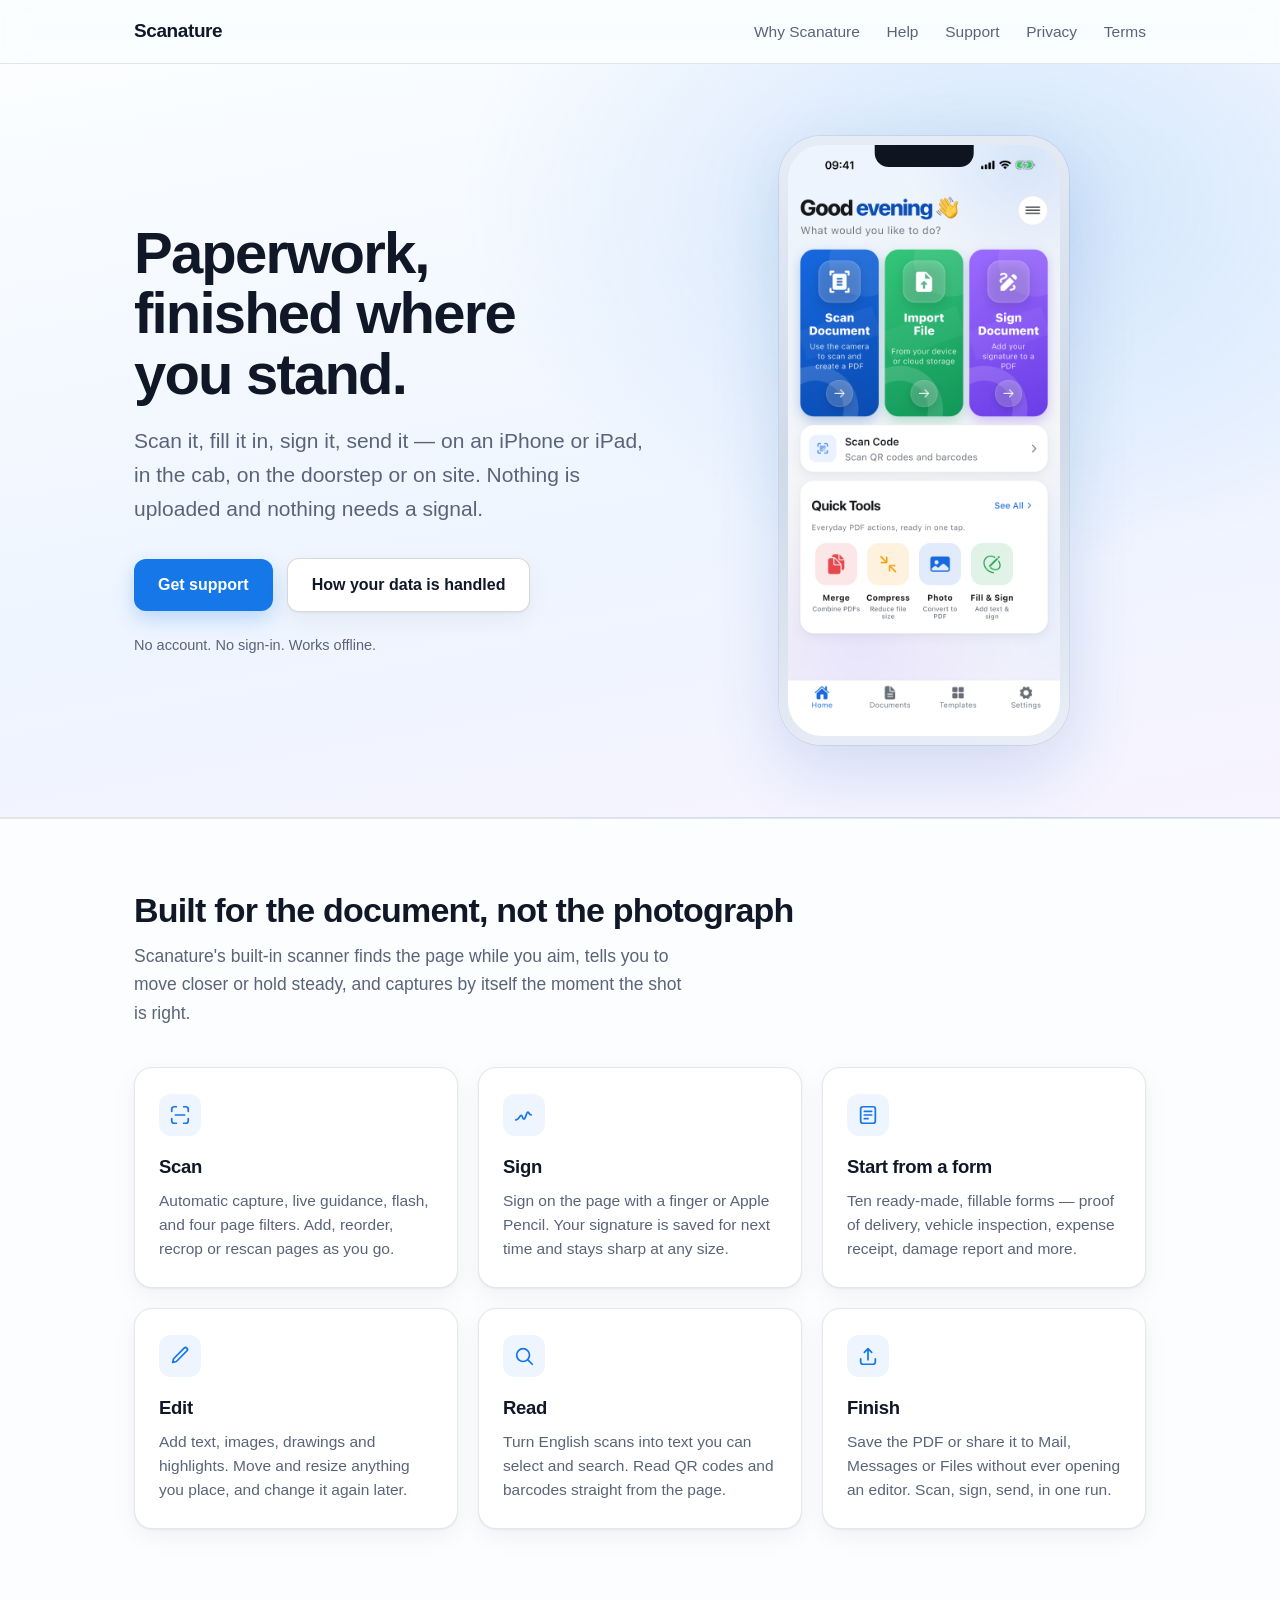
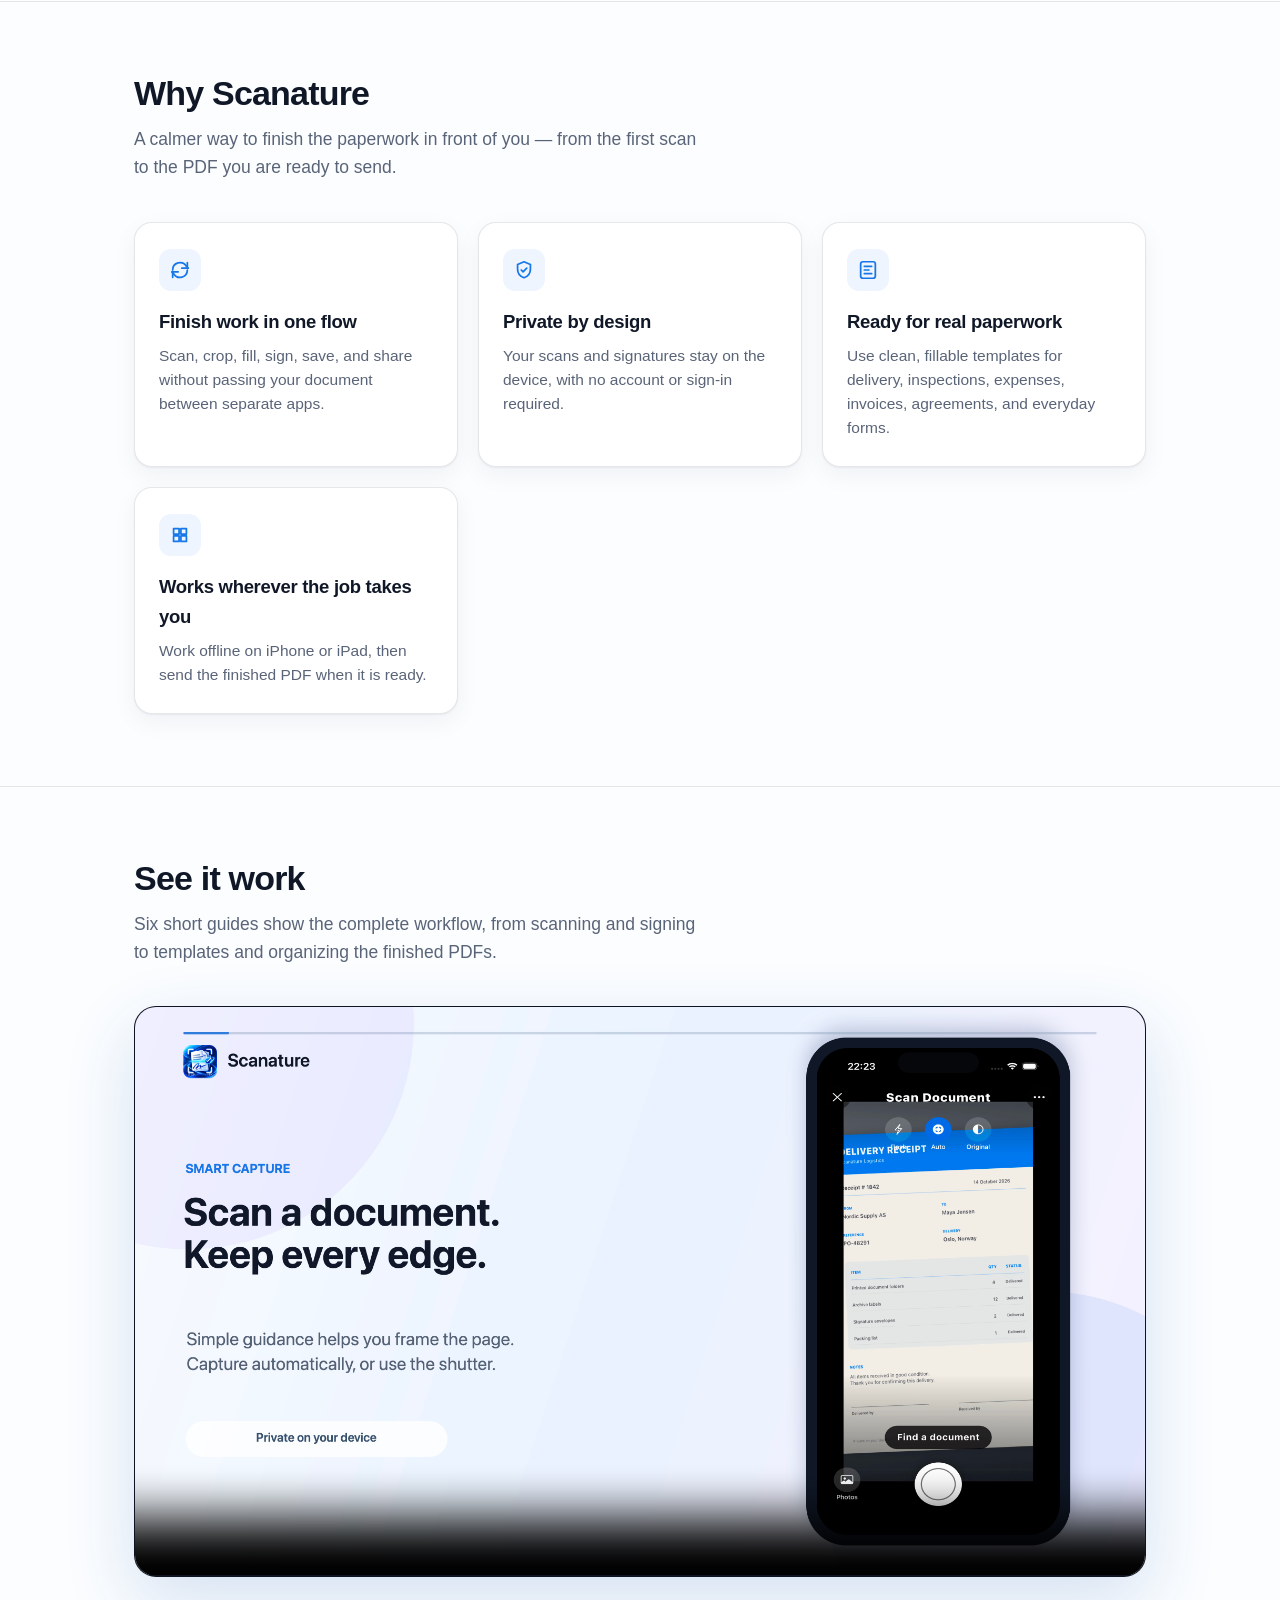
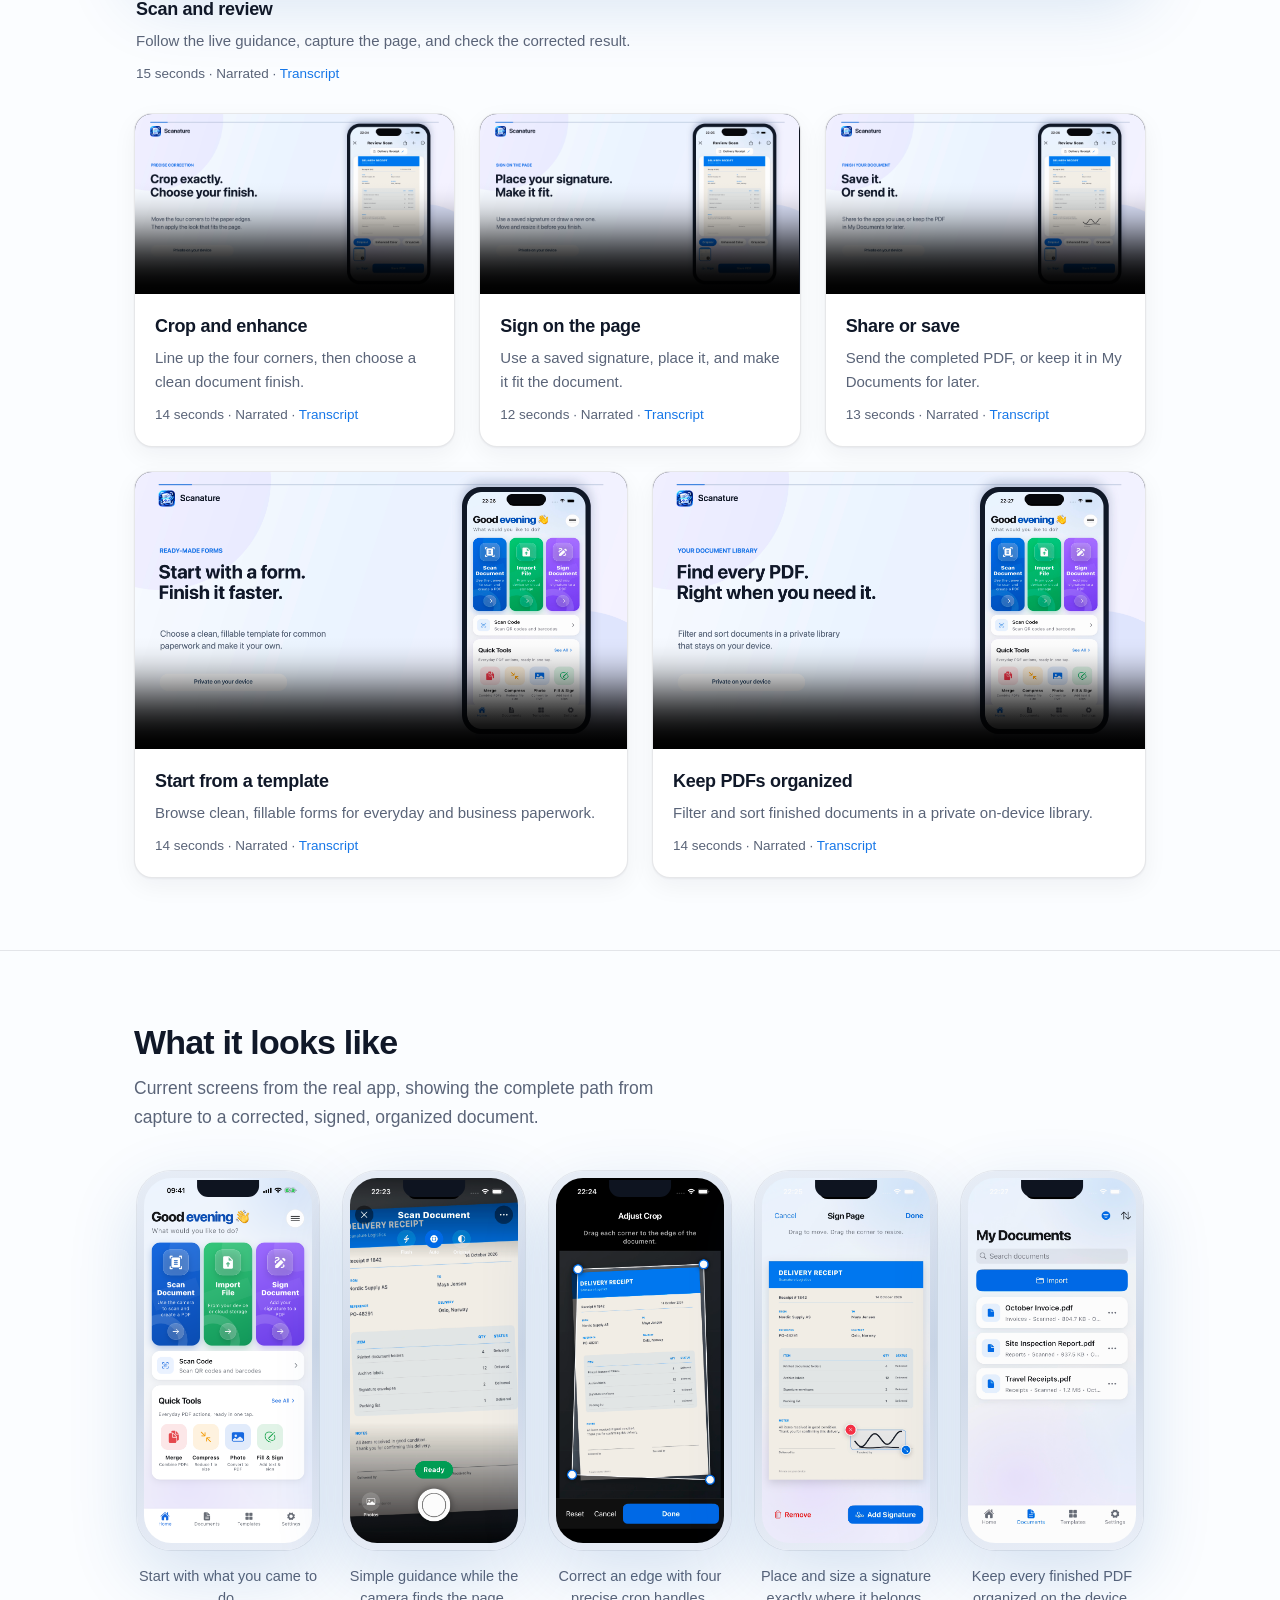
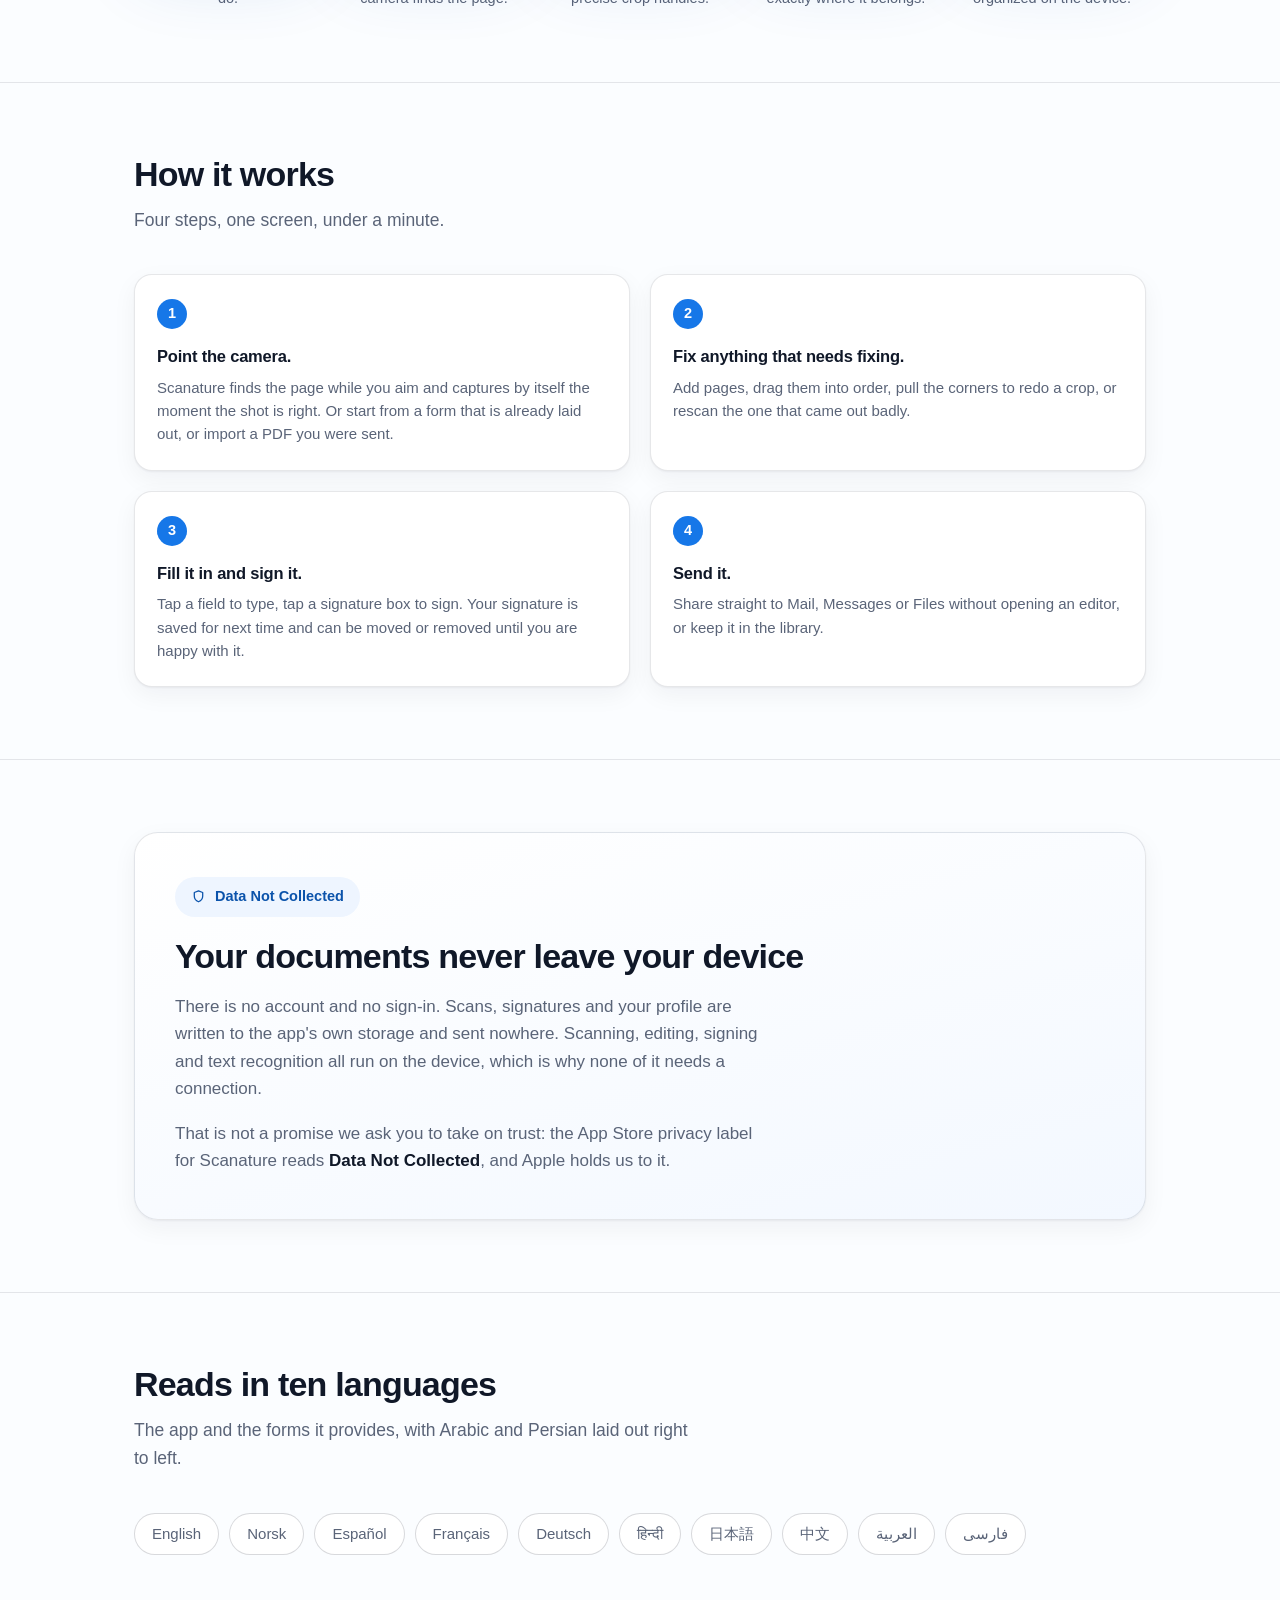
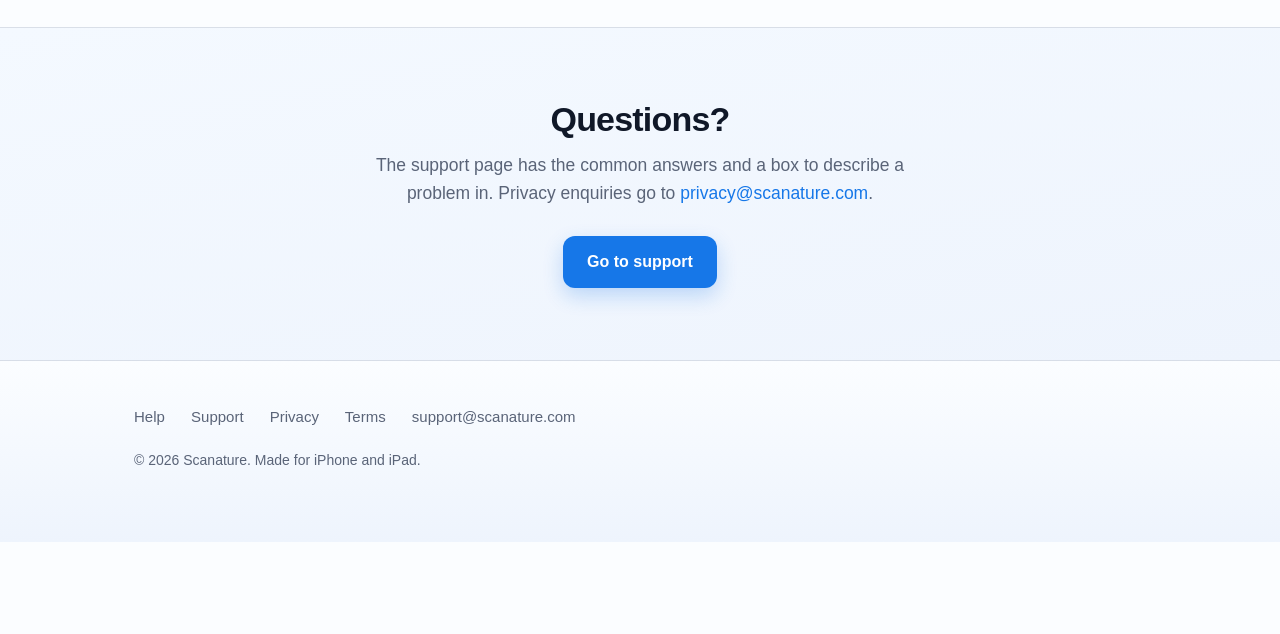
==== index.html @ d8013e13 "Add Why Scanature section" ====
<!doctype html>
<html lang="en">
  <head>
    <meta charset="utf-8">
    <meta name="viewport" content="width=device-width, initial-scale=1">
    <meta name="description" content="Scanature scans, fills, signs and shares PDF documents on iPhone and iPad. Everything stays on your device.">
    <meta name="theme-color" content="#f8fbff">
    <meta property="og:title" content="Scanature — paperwork, finished where you stand">
    <meta property="og:description" content="Scan it, fill it in, sign it, send it. Everything stays on your device.">
    <meta property="og:type" content="website">
    <meta property="og:url" content="https://scanature.com/">
    <meta property="og:image" content="https://scanature.com/images/1-home.png">
    <title>Scanature — Scan &amp; Sign PDF</title>
    <style>
      :root {
        color-scheme: light;
        --accent: #1677e8;
        --accent-deep: #0b53ab;
        --ink: #101828;
        --muted: #5a6478;
        --line: rgba(16, 24, 40, 0.10);
        --line-strong: rgba(16, 24, 40, 0.16);
        --panel: #ffffff;
        --tint: #eef5ff;
        --shadow-sm: 0 1px 2px rgba(16, 24, 40, 0.05), 0 8px 24px rgba(16, 24, 40, 0.05);
        --shadow-lg: 0 24px 70px rgba(11, 83, 171, 0.16);
        --radius: 18px;
      }
      * { box-sizing: border-box; }
      html { scroll-behavior: smooth; }
      @media (prefers-reduced-motion: reduce) {
        html { scroll-behavior: auto; }
        * { transition: none !important; animation: none !important; }
      }
      body {
        font: 17px/1.62 -apple-system, BlinkMacSystemFont, "SF Pro Text", "Segoe UI", Roboto, sans-serif;
        margin: 0;
        color: var(--ink);
        background: #fbfdff;
        -webkit-font-smoothing: antialiased;
        /* Safari on iPhone floats its toolbar over the bottom of the page and
           lands on whatever is last. Leave it room. */
        padding-bottom: calc(92px + env(safe-area-inset-bottom, 0px));
      }
      .wrap { max-width: 1060px; margin: 0 auto; padding: 0 24px; }
      a { color: var(--accent); text-decoration: none; }
      a:hover { text-decoration: underline; }
      :focus-visible { outline: 2px solid var(--accent); outline-offset: 3px; border-radius: 6px; }

      /* ---------- header ---------- */
      header.site {
        position: sticky; top: 0; z-index: 10;
        padding: 16px 0;
        background: rgba(251, 253, 255, 0.82);
        backdrop-filter: saturate(180%) blur(14px);
        border-bottom: 1px solid var(--line);
      }
      header.site .wrap { display: flex; align-items: center; justify-content: space-between; gap: 16px; }
      .wordmark { font-size: 19px; font-weight: 700; letter-spacing: -0.4px; color: var(--ink); }
      .wordmark:hover { text-decoration: none; }
      nav a { margin-left: 22px; font-size: 15.5px; color: var(--muted); }
      nav a:hover { color: var(--ink); text-decoration: none; }
      @media (max-width: 560px) { nav a { margin-left: 14px; font-size: 14.5px; } }

      /* ---------- shared ---------- */
      section { padding: 72px 0; }
      section + section { border-top: 1px solid var(--line); }
      h2 { font-size: clamp(26px, 3.6vw, 34px); letter-spacing: -0.8px; line-height: 1.15; margin: 0 0 12px; }
      .section-lede { color: var(--muted); margin: 0 0 40px; max-width: 58ch; font-size: 17.5px; }
      .button {
        display: inline-block;
        padding: 13px 24px;
        border-radius: 12px;
        font-weight: 600;
        font-size: 16px;
        background: var(--accent);
        color: #fff;
        box-shadow: 0 8px 20px rgba(22, 119, 232, 0.24);
        transition: background .18s ease, transform .18s ease;
      }
      .button:hover { background: var(--accent-deep); text-decoration: none; transform: translateY(-1px); }
      .button.secondary {
        background: #fff; color: var(--ink);
        border: 1px solid var(--line-strong); box-shadow: var(--shadow-sm);
      }
      .button.secondary:hover { background: var(--tint); }

      /* ---------- the phone ---------- */
      .phone {
        position: relative;
        width: 100%;
        max-width: 268px;
        margin: 0 auto;
        border-radius: 42px;
        padding: 9px;
        background: linear-gradient(170deg, #e7edf6 0%, #cfd9e8 50%, #e9eef7 100%);
        box-shadow: var(--shadow-lg), 0 0 0 1px rgba(16, 24, 40, 0.08);
      }
      .phone img {
        display: block; width: 100%; height: auto;
        border-radius: 34px;
        background: var(--tint);
      }
      .phone::after {
        content: "";
        position: absolute; top: 9px; left: 50%; transform: translateX(-50%);
        width: 34%; height: 22px;
        background: #0e1420;
        border-radius: 0 0 14px 14px;
      }

      /* ---------- hero ---------- */
      .hero {
        position: relative;
        overflow: hidden;
        background:
          radial-gradient(60% 70% at 78% 18%, rgba(22, 119, 232, 0.16) 0%, rgba(22, 119, 232, 0) 70%),
          linear-gradient(170deg, #fbfdff 0%, #eef5ff 60%, #f7f3ff 100%);
        border-bottom: 1px solid var(--line);
        padding: 0;
      }
      .hero .wrap {
        display: grid;
        grid-template-columns: 1.08fr 0.92fr;
        gap: 48px;
        align-items: center;
        padding-top: 72px;
        padding-bottom: 72px;
      }
      .hero h1 {
        font-size: clamp(38px, 6.2vw, 58px);
        line-height: 1.04;
        letter-spacing: -1.8px;
        margin: 0 0 20px;
        max-width: 14ch;
      }
      .hero p.lede { font-size: clamp(18px, 2.2vw, 21px); color: var(--muted); margin: 0 0 32px; max-width: 46ch; }
      .cta { display: flex; flex-wrap: wrap; gap: 14px; align-items: center; }
      .hero-shot { position: relative; }
      .hero-shot .phone { max-width: 290px; }
      .hero-note { margin: 22px 0 0; font-size: 14.5px; color: var(--muted); }
      @media (max-width: 860px) {
        .hero .wrap { grid-template-columns: 1fr; gap: 40px; padding-top: 56px; padding-bottom: 56px; }
        .hero h1 { max-width: 18ch; }
        .hero-shot .phone { max-width: 236px; }
      }

      /* ---------- features ---------- */
      .grid { display: grid; gap: 20px; grid-template-columns: repeat(auto-fit, minmax(270px, 1fr)); }
      .feature {
        background: var(--panel);
        border: 1px solid var(--line);
        border-radius: var(--radius);
        padding: 26px 24px;
        box-shadow: var(--shadow-sm);
        transition: transform .18s ease, box-shadow .18s ease;
      }
      .feature:hover { transform: translateY(-2px); box-shadow: 0 2px 4px rgba(16,24,40,.05), 0 16px 36px rgba(16,24,40,.08); }
      .feature .icon {
        width: 42px; height: 42px; border-radius: 12px;
        background: var(--tint);
        display: flex; align-items: center; justify-content: center;
        margin-bottom: 16px;
      }
      .feature h3 { margin: 0 0 7px; font-size: 18.5px; letter-spacing: -0.3px; }
      .feature p { margin: 0; color: var(--muted); font-size: 15.5px; line-height: 1.55; }

      /* ---------- videos ---------- */
      .tour-lead { margin-bottom: 28px; }
      .tour-lead .frame, .tour-card .frame {
        background: #0e1420;
        border-radius: var(--radius);
        overflow: hidden;
        border: 1px solid var(--line-strong);
      }
      .tour-lead .frame { border-radius: 22px; box-shadow: var(--shadow-lg); }
      video { width: 100%; height: auto; aspect-ratio: 16 / 9; display: block; background: #0e1420; }
      .tour-lead .tour-copy { padding: 18px 2px 0; }
      /* Five cards never divide evenly into an auto-fit grid: the last row
         is left hanging against an empty half. Centring the remainder is
         what stops the gap reading as something missing. */
      /* Centring the remainder still leaves a symmetrical hole beside it,
         which reads as a card that failed to load. Without a width cap the
         cards on the last row simply grow to fill it, so there is no hole at
         any window size. */
      .tour-grid { display: flex; flex-wrap: wrap; gap: 24px; }
      .tour-card { flex: 1 1 290px; }
      .tour-card {
        background: var(--panel);
        border: 1px solid var(--line);
        border-radius: var(--radius);
        box-shadow: var(--shadow-sm);
        overflow: hidden;
        transition: transform .18s ease, box-shadow .18s ease;
      }
      .tour-card:hover { transform: translateY(-2px); box-shadow: 0 2px 4px rgba(16,24,40,.05), 0 16px 36px rgba(16,24,40,.08); }
      .tour-card .frame { border: 0; border-radius: 0; }
      .tour-copy { padding: 18px 20px 20px; }
      .tour-copy h3 { margin: 0 0 5px; font-size: 18px; letter-spacing: -0.3px; }
      .tour-copy p { margin: 0; color: var(--muted); font-size: 15px; }
      .tour-copy .note { margin-top: 10px; font-size: 13.5px; }

      /* ---------- screenshots ---------- */
      /* A grid strands the last item when five do not divide into the column
         count; a centred flow puts the remainder in the middle instead, at
         every width. */
      .shots {
        display: flex;
        flex-wrap: wrap;
        justify-content: center;
        gap: 24px;
      }
      .shots figure { flex: 0 1 182px; margin: 0; }
      .shots .phone { max-width: 100%; padding: 7px; border-radius: 34px; }
      .shots .phone img { border-radius: 27px; }
      .shots .phone::after { height: 17px; border-radius: 0 0 11px 11px; }
      .shots figcaption { margin-top: 16px; color: var(--muted); font-size: 14.5px; line-height: 1.5; text-align: center; }
      @media (max-width: 680px) {
        .shots {
          flex-wrap: nowrap;
          justify-content: flex-start;
          overflow-x: auto;
          scroll-snap-type: x mandatory;
          gap: 20px;
          padding-bottom: 8px;
          margin-inline: -24px;
          padding-inline: 24px;
        }
        .shots figure { flex: 0 0 62%; scroll-snap-align: center; }
      }

      /* ---------- steps ---------- */
      /* Four cards do not fit four columns at this width, so auto-fit picks
         three and strands the fourth. Two by two divides evenly, and suits
         steps whose text runs to three lines. */
      .steps {
        list-style: none; margin: 0; padding: 0;
        display: grid; gap: 20px;
        grid-template-columns: repeat(2, minmax(0, 1fr));
      }
      @media (max-width: 680px) { .steps { grid-template-columns: 1fr; } }
      .steps li {
        background: var(--panel);
        border: 1px solid var(--line);
        border-radius: var(--radius);
        padding: 24px 22px;
        box-shadow: var(--shadow-sm);
      }
      .steps .n {
        width: 30px; height: 30px; border-radius: 50%;
        background: var(--accent); color: #fff;
        display: flex; align-items: center; justify-content: center;
        font-size: 14.5px; font-weight: 700;
        margin-bottom: 14px;
      }
      .steps strong { display: block; margin-bottom: 6px; font-size: 16.5px; letter-spacing: -0.2px; }
      .steps li p { margin: 0; color: var(--muted); font-size: 15px; line-height: 1.55; }

      /* ---------- privacy ---------- */
      .privacy {
        background: linear-gradient(165deg, #ffffff 0%, #f3f8ff 100%);
        border: 1px solid var(--line);
        border-radius: 24px;
        padding: 44px 40px;
        box-shadow: var(--shadow-sm);
      }
      .privacy h2 { margin-top: 0; }
      .privacy p { max-width: 62ch; color: var(--muted); }
      .privacy p:last-child { margin-bottom: 0; }
      .privacy strong { color: var(--ink); }
      .badge {
        display: inline-flex; align-items: center; gap: 9px;
        background: var(--tint); color: var(--accent-deep);
        border-radius: 999px; padding: 8px 16px;
        font-size: 14.5px; font-weight: 600;
        margin-bottom: 20px;
      }
      @media (max-width: 560px) { .privacy { padding: 30px 22px; } }

      /* ---------- languages ---------- */
      .langs { display: flex; flex-wrap: wrap; gap: 10px; margin: 0; padding: 0; list-style: none; }
      .langs li {
        border: 1px solid var(--line-strong); border-radius: 999px;
        padding: 8px 17px; font-size: 15px; color: var(--muted); background: #fff;
      }

      /* ---------- phones ----------
         The desktop scale is too large held in one hand: the headline, the
         lede and two buttons filled the screen before any of the product
         appeared. Everything here is the same content at a size that suits
         the width. */
      @media (max-width: 620px) {
        body { font-size: 16px; }
        .wrap { padding: 0 20px; }
        section { padding: 48px 0; }
        h2 { font-size: clamp(23px, 6.4vw, 28px); letter-spacing: -0.6px; }
        .section-lede { font-size: 16px; margin-bottom: 28px; }

        .hero .wrap { padding-top: 36px; padding-bottom: 44px; gap: 32px; }
        .hero h1 { font-size: clamp(31px, 8.6vw, 38px); letter-spacing: -1.1px; max-width: 16ch; margin-bottom: 14px; }
        .hero p.lede { font-size: 17px; margin-bottom: 26px; max-width: none; }
        .hero-note { margin-top: 18px; font-size: 13.5px; }

        /* Two buttons of different widths read as an accident. Full width
           each, so they look chosen. */
        .cta { display: grid; grid-template-columns: 1fr; gap: 10px; }
        .button { text-align: center; padding: 14px 20px; font-size: 15.5px; }

        .feature { padding: 22px 20px; }
        .feature .icon { width: 38px; height: 38px; margin-bottom: 13px; }
        .feature h3 { font-size: 17px; }
        .feature p { font-size: 15px; }

        .grid, .tour-grid { gap: 16px; }
        .tour-copy { padding: 16px 18px 18px; }
        .tour-lead { margin-bottom: 20px; }

        .steps li { padding: 20px 18px; }
        .privacy { padding: 28px 20px; border-radius: 20px; }
        .badge { font-size: 13.5px; padding: 7px 14px; margin-bottom: 16px; }
        .langs li { font-size: 14px; padding: 7px 14px; }
        footer.site { padding: 36px 0 44px; }
      }

      /* ---------- footer ---------- */
      /* The last section was a heading, one line and a button adrift in
         white before the footer. A tinted band gives the page an ending. */
      .closing {
        background: linear-gradient(170deg, #f4f9ff 0%, #eef4fd 100%);
        border-top: 1px solid var(--line);
      }
      .closing .wrap { text-align: center; }
      .closing .section-lede { margin-left: auto; margin-right: auto; margin-bottom: 28px; }

      footer.site {
        border-top: 1px solid var(--line);
        background: linear-gradient(180deg, #fbfdff 0%, #eef4fd 100%);
        padding: 44px 0 56px;
        color: var(--muted); font-size: 15px;
      }
      footer.site a { color: var(--muted); margin-right: 22px; }
      footer.site a:hover { color: var(--ink); }
      footer .legal { margin-top: 20px; font-size: 14px; }
    </style>
  </head>
  <body>
    <header class="site">
      <div class="wrap">
        <a class="wordmark" href="./">Scanature</a>
        <nav>
          <a href="#why-scanature">Why Scanature</a>
          <a href="help.html">Help</a>
          <a href="support.html">Support</a>
          <a href="privacy.html">Privacy</a>
          <a href="terms.html">Terms</a>
        </nav>
      </div>
    </header>

    <main>
      <section class="hero">
        <div class="wrap">
          <div class="hero-copy">
            <h1>Paperwork, finished where you stand.</h1>
            <p class="lede">
              Scan it, fill it in, sign it, send it — on an iPhone or iPad, in the
              cab, on the doorstep or on site. Nothing is uploaded and nothing
              needs a signal.
            </p>
            <div class="cta">
              <a class="button" href="support.html">Get support</a>
              <a class="button secondary" href="privacy.html">How your data is handled</a>
            </div>
            <p class="hero-note">No account. No sign-in. Works offline.</p>
          </div>
          <div class="hero-shot">
            <div class="phone">
              <img src="images/1-home.png" width="1320" height="2868"
                   alt="The Scanature home screen, with Scan Document, Import File and Sign Document.">
            </div>
          </div>
        </div>
      </section>

      <section>
        <div class="wrap">
          <h2>Built for the document, not the photograph</h2>
          <p class="section-lede">
            Scanature's built-in scanner finds the page while you aim, tells you to
            move closer or hold steady, and captures by itself the moment the
            shot is right.
          </p>
          <div class="grid">
            <div class="feature">
              <div class="icon" aria-hidden="true">
                <svg width="22" height="22" viewBox="0 0 24 24" fill="none">
                  <path d="M3 8V5.5A2.5 2.5 0 015.5 3H8M16 3h2.5A2.5 2.5 0 0121 5.5V8M21 16v2.5a2.5 2.5 0 01-2.5 2.5H16M8 21H5.5A2.5 2.5 0 013 18.5V16" stroke="#1677e8" stroke-width="1.9" stroke-linecap="round"/>
                  <path d="M7 12h10" stroke="#1677e8" stroke-width="1.9" stroke-linecap="round"/>
                </svg>
              </div>
              <h3>Scan</h3>
              <p>Automatic capture, live guidance, flash, and four page filters. Add, reorder, recrop or rescan pages as you go.</p>
            </div>
            <div class="feature">
              <div class="icon" aria-hidden="true">
                <svg width="22" height="22" viewBox="0 0 24 24" fill="none">
                  <path d="M3 17.3c2.8.7 4.1-4.8 6-4.8 1.6 0 1.2 3.9 2.9 3.9 2 0 2.6-7.5 4.3-7.5 1.2 0 1.5 2.9 3.6 2.9" stroke="#1677e8" stroke-width="1.9" stroke-linecap="round" stroke-linejoin="round"/>
                </svg>
              </div>
              <h3>Sign</h3>
              <p>Sign on the page with a finger or Apple Pencil. Your signature is saved for next time and stays sharp at any size.</p>
            </div>
            <div class="feature">
              <div class="icon" aria-hidden="true">
                <svg width="22" height="22" viewBox="0 0 24 24" fill="none">
                  <rect x="4" y="3" width="16" height="18" rx="2.4" stroke="#1677e8" stroke-width="1.9"/>
                  <path d="M8 8h8M8 12h8M8 16h4" stroke="#1677e8" stroke-width="1.9" stroke-linecap="round"/>
                </svg>
              </div>
              <h3>Start from a form</h3>
              <p>Ten ready-made, fillable forms — proof of delivery, vehicle inspection, expense receipt, damage report and more.</p>
            </div>
            <div class="feature">
              <div class="icon" aria-hidden="true">
                <svg width="22" height="22" viewBox="0 0 24 24" fill="none">
                  <path d="M16.5 3.5a2.1 2.1 0 013 3L8 18l-4 1 1-4 11.5-11.5z" stroke="#1677e8" stroke-width="1.9" stroke-linejoin="round"/>
                </svg>
              </div>
              <h3>Edit</h3>
              <p>Add text, images, drawings and highlights. Move and resize anything you place, and change it again later.</p>
            </div>
            <div class="feature">
              <div class="icon" aria-hidden="true">
                <svg width="22" height="22" viewBox="0 0 24 24" fill="none">
                  <circle cx="11" cy="11" r="7" stroke="#1677e8" stroke-width="1.9"/>
                  <path d="M16.5 16.5L21 21" stroke="#1677e8" stroke-width="1.9" stroke-linecap="round"/>
                </svg>
              </div>
              <h3>Read</h3>
              <p>Turn English scans into text you can select and search. Read QR codes and barcodes straight from the page.</p>
            </div>
            <div class="feature">
              <div class="icon" aria-hidden="true">
                <svg width="22" height="22" viewBox="0 0 24 24" fill="none">
                  <path d="M12 16V4m0 0L8 8m4-4l4 4" stroke="#1677e8" stroke-width="1.9" stroke-linecap="round" stroke-linejoin="round"/>
                  <path d="M4 15v3.5A2.5 2.5 0 006.5 21h11a2.5 2.5 0 002.5-2.5V15" stroke="#1677e8" stroke-width="1.9" stroke-linecap="round"/>
                </svg>
              </div>
              <h3>Finish</h3>
              <p>Save the PDF or share it to Mail, Messages or Files without ever opening an editor. Scan, sign, send, in one run.</p>
            </div>
          </div>
        </div>
      </section>

      <section id="why-scanature">
        <div class="wrap">
          <h2>Why Scanature</h2>
          <p class="section-lede">
            A calmer way to finish the paperwork in front of you — from the first
            scan to the PDF you are ready to send.
          </p>
          <div class="grid">
            <div class="feature">
              <div class="icon" aria-hidden="true">
                <svg width="22" height="22" viewBox="0 0 24 24" fill="none">
                  <path d="M4 12a8 8 0 0114.9-4.1L21 10" stroke="#1677e8" stroke-width="1.9" stroke-linecap="round" stroke-linejoin="round"/>
                  <path d="M20 4v6h-6M20 12a8 8 0 01-14.9 4.1L3 14" stroke="#1677e8" stroke-width="1.9" stroke-linecap="round" stroke-linejoin="round"/>
                  <path d="M4 20v-6h6" stroke="#1677e8" stroke-width="1.9" stroke-linecap="round" stroke-linejoin="round"/>
                </svg>
              </div>
              <h3>Finish work in one flow</h3>
              <p>Scan, crop, fill, sign, save, and share without passing your document between separate apps.</p>
            </div>
            <div class="feature">
              <div class="icon" aria-hidden="true">
                <svg width="22" height="22" viewBox="0 0 24 24" fill="none">
                  <path d="M12 3l7 3v5.2c0 4.2-2.8 7.8-7 9.3-4.2-1.5-7-5.1-7-9.3V6l7-3z" stroke="#1677e8" stroke-width="1.9" stroke-linejoin="round"/>
                  <path d="M9 12l2 2 4-4" stroke="#1677e8" stroke-width="1.9" stroke-linecap="round" stroke-linejoin="round"/>
                </svg>
              </div>
              <h3>Private by design</h3>
              <p>Your scans and signatures stay on the device, with no account or sign-in required.</p>
            </div>
            <div class="feature">
              <div class="icon" aria-hidden="true">
                <svg width="22" height="22" viewBox="0 0 24 24" fill="none">
                  <rect x="4" y="3" width="16" height="18" rx="2.4" stroke="#1677e8" stroke-width="1.9"/>
                  <path d="M8 8h8M8 12h5M8 16h8" stroke="#1677e8" stroke-width="1.9" stroke-linecap="round"/>
                </svg>
              </div>
              <h3>Ready for real paperwork</h3>
              <p>Use clean, fillable templates for delivery, inspections, expenses, invoices, agreements, and everyday forms.</p>
            </div>
            <div class="feature">
              <div class="icon" aria-hidden="true">
                <svg width="22" height="22" viewBox="0 0 24 24" fill="none">
                  <path d="M5 5h6v6H5zM13 5h6v6h-6zM5 13h6v6H5zM13 13h6v6h-6z" stroke="#1677e8" stroke-width="1.9" stroke-linejoin="round"/>
                </svg>
              </div>
              <h3>Works wherever the job takes you</h3>
              <p>Work offline on iPhone or iPad, then send the finished PDF when it is ready.</p>
            </div>
          </div>
        </div>
      </section>

      <section id="tour">
        <div class="wrap">
          <h2>See it work</h2>
          <p class="section-lede">
            Six short guides show the complete workflow, from scanning and
            signing to templates and organizing the finished PDFs.
          </p>

          <article class="tour-lead">
            <div class="frame">
              <video controls playsinline preload="metadata"
                     poster="video/scan-review-poster.jpg" width="1920" height="1080">
                <source src="video/scan-review.mp4" type="video/mp4">
                <a href="video/scan-review.mp4">Download the scan and review video</a>.
              </video>
            </div>
            <div class="tour-copy">
              <h3>Scan and review</h3>
              <p>Follow the live guidance, capture the page, and check the corrected result.</p>
              <p class="note">15 seconds · Narrated · <a href="video/scan-review-transcript.txt">Transcript</a></p>
            </div>
          </article>

          <div class="tour-grid">
            <article class="tour-card">
              <div class="frame">
                <video controls playsinline preload="metadata"
                       poster="video/crop-enhance-poster.jpg" width="1920" height="1080">
                  <source src="video/crop-enhance.mp4" type="video/mp4">
                  <a href="video/crop-enhance.mp4">Download the crop and enhance video</a>.
                </video>
              </div>
              <div class="tour-copy">
                <h3>Crop and enhance</h3>
                <p>Line up the four corners, then choose a clean document finish.</p>
                <p class="note">14 seconds · Narrated · <a href="video/crop-enhance-transcript.txt">Transcript</a></p>
              </div>
            </article>
            <article class="tour-card">
              <div class="frame">
                <video controls playsinline preload="metadata"
                       poster="video/sign-document-poster.jpg" width="1920" height="1080">
                  <source src="video/sign-document.mp4" type="video/mp4">
                  <a href="video/sign-document.mp4">Download the signing video</a>.
                </video>
              </div>
              <div class="tour-copy">
                <h3>Sign on the page</h3>
                <p>Use a saved signature, place it, and make it fit the document.</p>
                <p class="note">12 seconds · Narrated · <a href="video/sign-document-transcript.txt">Transcript</a></p>
              </div>
            </article>
            <article class="tour-card">
              <div class="frame">
                <video controls playsinline preload="metadata"
                       poster="video/share-save-poster.jpg" width="1920" height="1080">
                  <source src="video/share-save.mp4" type="video/mp4">
                  <a href="video/share-save.mp4">Download the share and save video</a>.
                </video>
              </div>
              <div class="tour-copy">
                <h3>Share or save</h3>
                <p>Send the completed PDF, or keep it in My Documents for later.</p>
                <p class="note">13 seconds · Narrated · <a href="video/share-save-transcript.txt">Transcript</a></p>
              </div>
            </article>
            <article class="tour-card">
              <div class="frame">
                <video controls playsinline preload="metadata"
                       poster="video/ready-made-forms-poster.jpg" width="1920" height="1080">
                  <source src="video/ready-made-forms.mp4" type="video/mp4">
                  <a href="video/ready-made-forms.mp4">Download the ready-made forms video</a>.
                </video>
              </div>
              <div class="tour-copy">
                <h3>Start from a template</h3>
                <p>Browse clean, fillable forms for everyday and business paperwork.</p>
                <p class="note">14 seconds · Narrated · <a href="video/ready-made-forms-transcript.txt">Transcript</a></p>
              </div>
            </article>
            <article class="tour-card">
              <div class="frame">
                <video controls playsinline preload="metadata"
                       poster="video/document-library-poster.jpg" width="1920" height="1080">
                  <source src="video/document-library.mp4" type="video/mp4">
                  <a href="video/document-library.mp4">Download the document library video</a>.
                </video>
              </div>
              <div class="tour-copy">
                <h3>Keep PDFs organized</h3>
                <p>Filter and sort finished documents in a private on-device library.</p>
                <p class="note">14 seconds · Narrated · <a href="video/document-library-transcript.txt">Transcript</a></p>
              </div>
            </article>
          </div>
        </div>
      </section>

      <section id="screens">
        <div class="wrap">
          <h2>What it looks like</h2>
          <p class="section-lede">
            Current screens from the real app, showing the complete path from
            capture to a corrected, signed, organized document.
          </p>
          <div class="shots">
            <figure>
              <div class="phone">
                <img src="images/1-home.png" width="1320" height="2868" loading="lazy"
                     alt="The Scanature home screen, with Scan Document, Import File and Sign Document.">
              </div>
              <figcaption>Start with what you came to do.</figcaption>
            </figure>
            <figure>
              <div class="phone">
                <img src="images/2-scan.png" width="1206" height="2622" loading="lazy"
                     alt="Scanature guiding the user while a document is framed in the camera.">
              </div>
              <figcaption>Simple guidance while the camera finds the page.</figcaption>
            </figure>
            <figure>
              <div class="phone">
                <img src="images/3-crop.png" width="1206" height="2622" loading="lazy"
                     alt="The Adjust Crop screen with four corner handles around a document.">
              </div>
              <figcaption>Correct an edge with four precise crop handles.</figcaption>
            </figure>
            <figure>
              <div class="phone">
                <img src="images/4-sign.png" width="1206" height="2622" loading="lazy"
                     alt="A signature placed on the signature line of a scanned document.">
              </div>
              <figcaption>Place and size a signature exactly where it belongs.</figcaption>
            </figure>
            <figure>
              <div class="phone">
                <img src="images/5-documents.png" width="1206" height="2622" loading="lazy"
                     alt="My Documents showing organized scanned and edited PDFs.">
              </div>
              <figcaption>Keep every finished PDF organized on the device.</figcaption>
            </figure>
          </div>
        </div>
      </section>

      <section>
        <div class="wrap">
          <h2>How it works</h2>
          <p class="section-lede">Four steps, one screen, under a minute.</p>
          <ol class="steps">
            <li>
              <div class="n" aria-hidden="true">1</div>
              <strong>Point the camera.</strong>
              <p>
                Scanature finds the page while you aim and captures by itself the
                moment the shot is right. Or start from a form that is already
                laid out, or import a PDF you were sent.
              </p>
            </li>
            <li>
              <div class="n" aria-hidden="true">2</div>
              <strong>Fix anything that needs fixing.</strong>
              <p>
                Add pages, drag them into order, pull the corners to redo a crop,
                or rescan the one that came out badly.
              </p>
            </li>
            <li>
              <div class="n" aria-hidden="true">3</div>
              <strong>Fill it in and sign it.</strong>
              <p>
                Tap a field to type, tap a signature box to sign. Your signature
                is saved for next time and can be moved or removed until you are
                happy with it.
              </p>
            </li>
            <li>
              <div class="n" aria-hidden="true">4</div>
              <strong>Send it.</strong>
              <p>
                Share straight to Mail, Messages or Files without opening an
                editor, or keep it in the library.
              </p>
            </li>
          </ol>
        </div>
      </section>

      <section>
        <div class="wrap">
          <div class="privacy">
            <span class="badge">
              <svg width="15" height="15" viewBox="0 0 20 20" fill="none" aria-hidden="true">
                <path d="M10 2.6l5.6 2.1v4.6c0 3.4-2.3 6.4-5.6 7.7-3.3-1.3-5.6-4.3-5.6-7.7V4.7L10 2.6z" stroke="#0b53ab" stroke-width="1.7" stroke-linejoin="round"/>
              </svg>
              Data Not Collected
            </span>
            <h2>Your documents never leave your device</h2>
            <p>
              There is no account and no sign-in. Scans, signatures and your
              profile are written to the app's own storage and sent nowhere.
              Scanning, editing, signing and text recognition all run on the
              device, which is why none of it needs a connection.
            </p>
            <p>
              That is not a promise we ask you to take on trust: the App Store
              privacy label for Scanature reads <strong>Data Not Collected</strong>,
              and Apple holds us to it.
            </p>
          </div>
        </div>
      </section>

      <section>
        <div class="wrap">
          <h2>Reads in ten languages</h2>
          <p class="section-lede">
            The app and the forms it provides, with Arabic and Persian laid out
            right to left.
          </p>
          <ul class="langs">
            <li>English</li><li>Norsk</li><li>Español</li><li>Français</li>
            <li>Deutsch</li><li>हिन्दी</li><li>日本語</li><li>中文</li>
            <li>العربية</li><li>فارسی</li>
          </ul>
        </div>
      </section>

      <section class="closing">
        <div class="wrap">
          <h2>Questions?</h2>
          <p class="section-lede">
            The support page has the common answers and a box to describe a
            problem in. Privacy enquiries go to
            <a href="mailto:privacy@scanature.com">privacy@scanature.com</a>.
          </p>
          <a class="button" href="support.html">Go to support</a>
        </div>
      </section>
    </main>

    <footer class="site">
      <div class="wrap">
        <a href="help.html">Help</a>
        <a href="support.html">Support</a>
        <a href="privacy.html">Privacy</a>
        <a href="terms.html">Terms</a>
        <a href="mailto:support@scanature.com">support@scanature.com</a>
        <p class="legal">&copy; 2026 Scanature. Made for iPhone and iPad.</p>
      </div>
    </footer>
  </body>
</html>
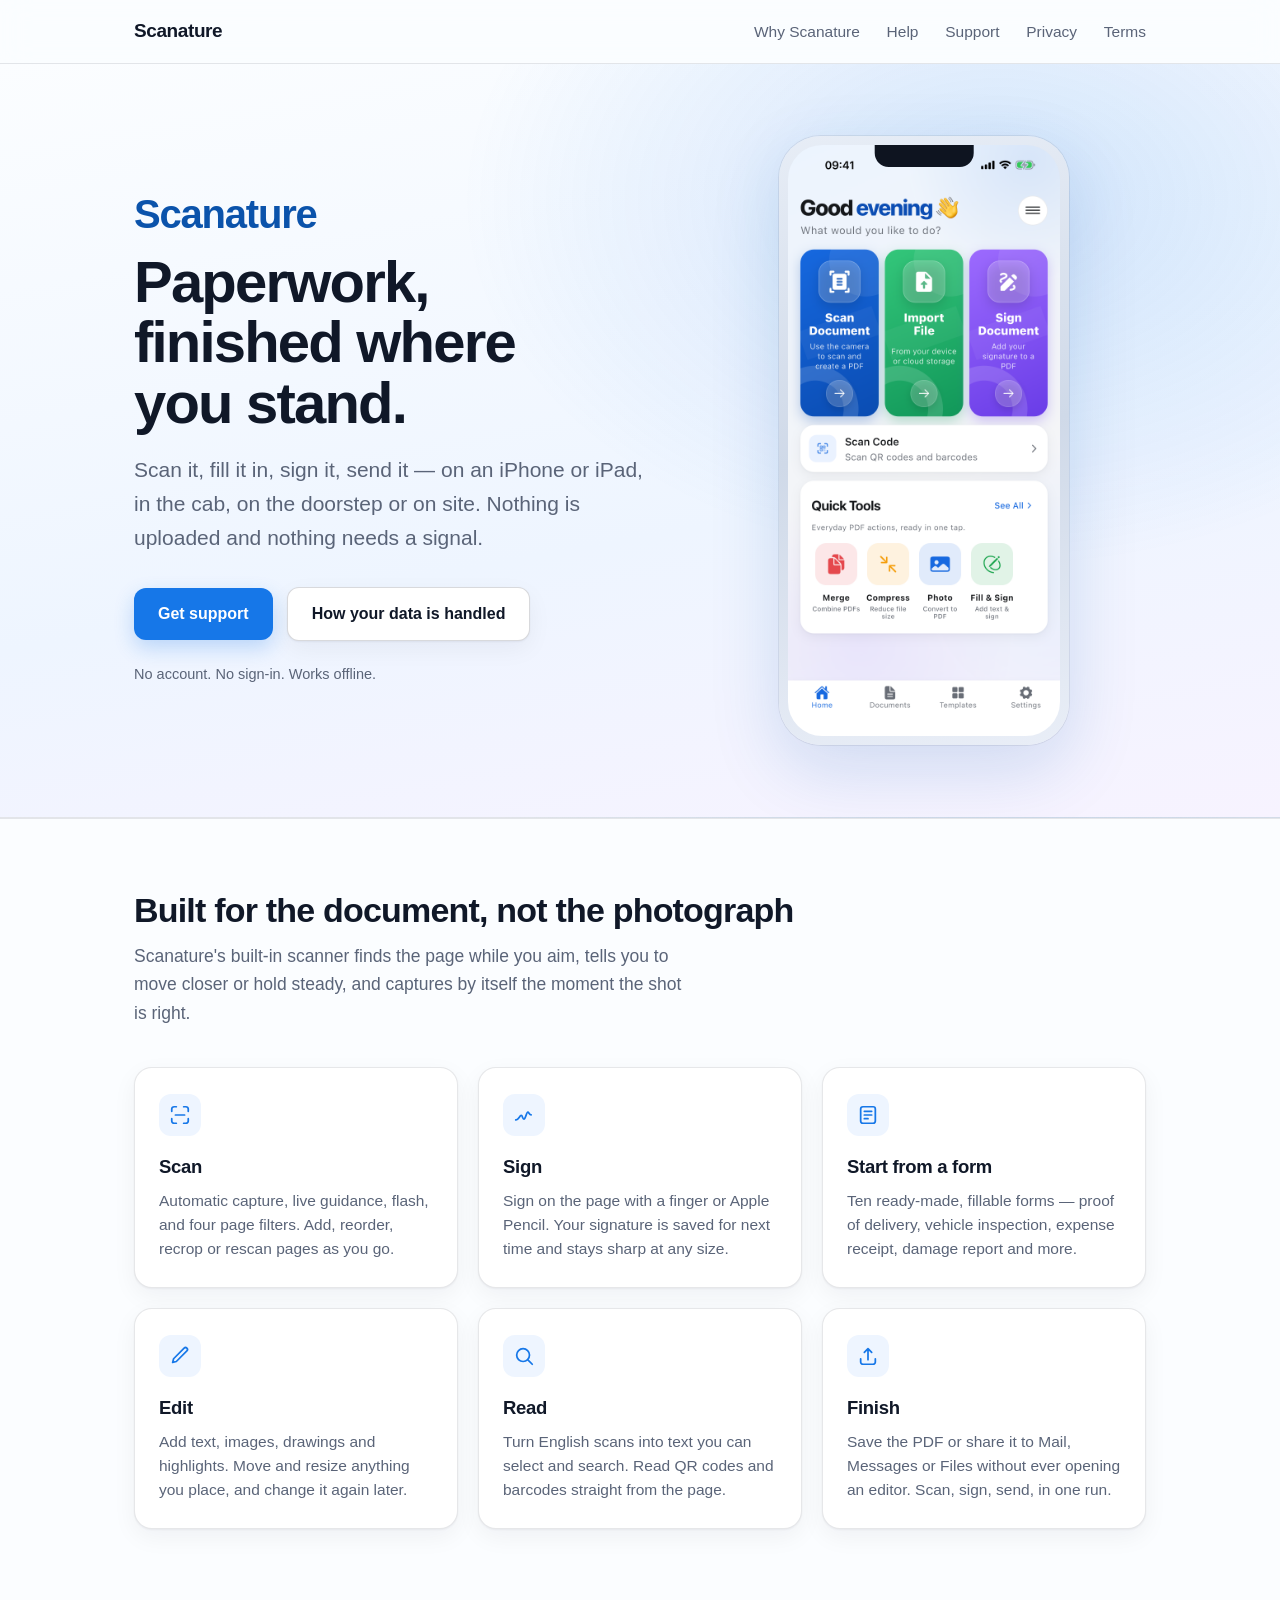
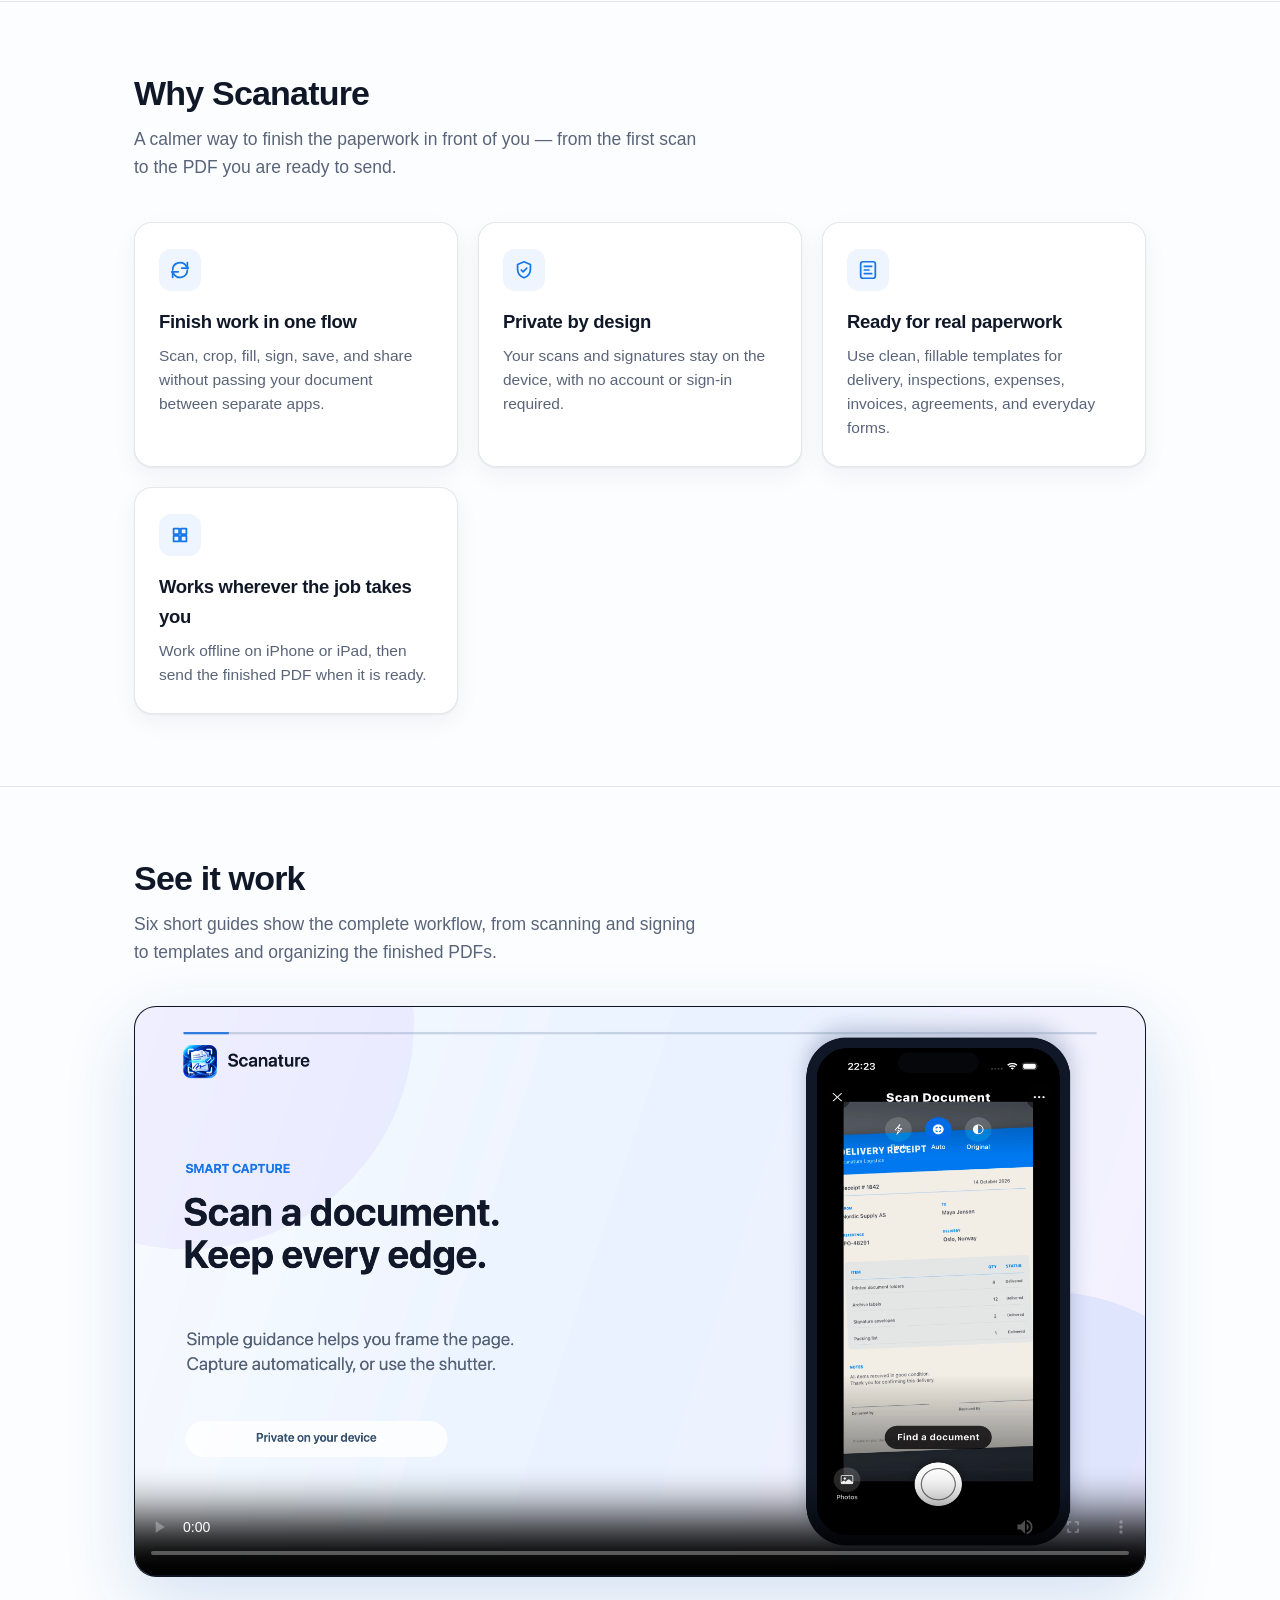
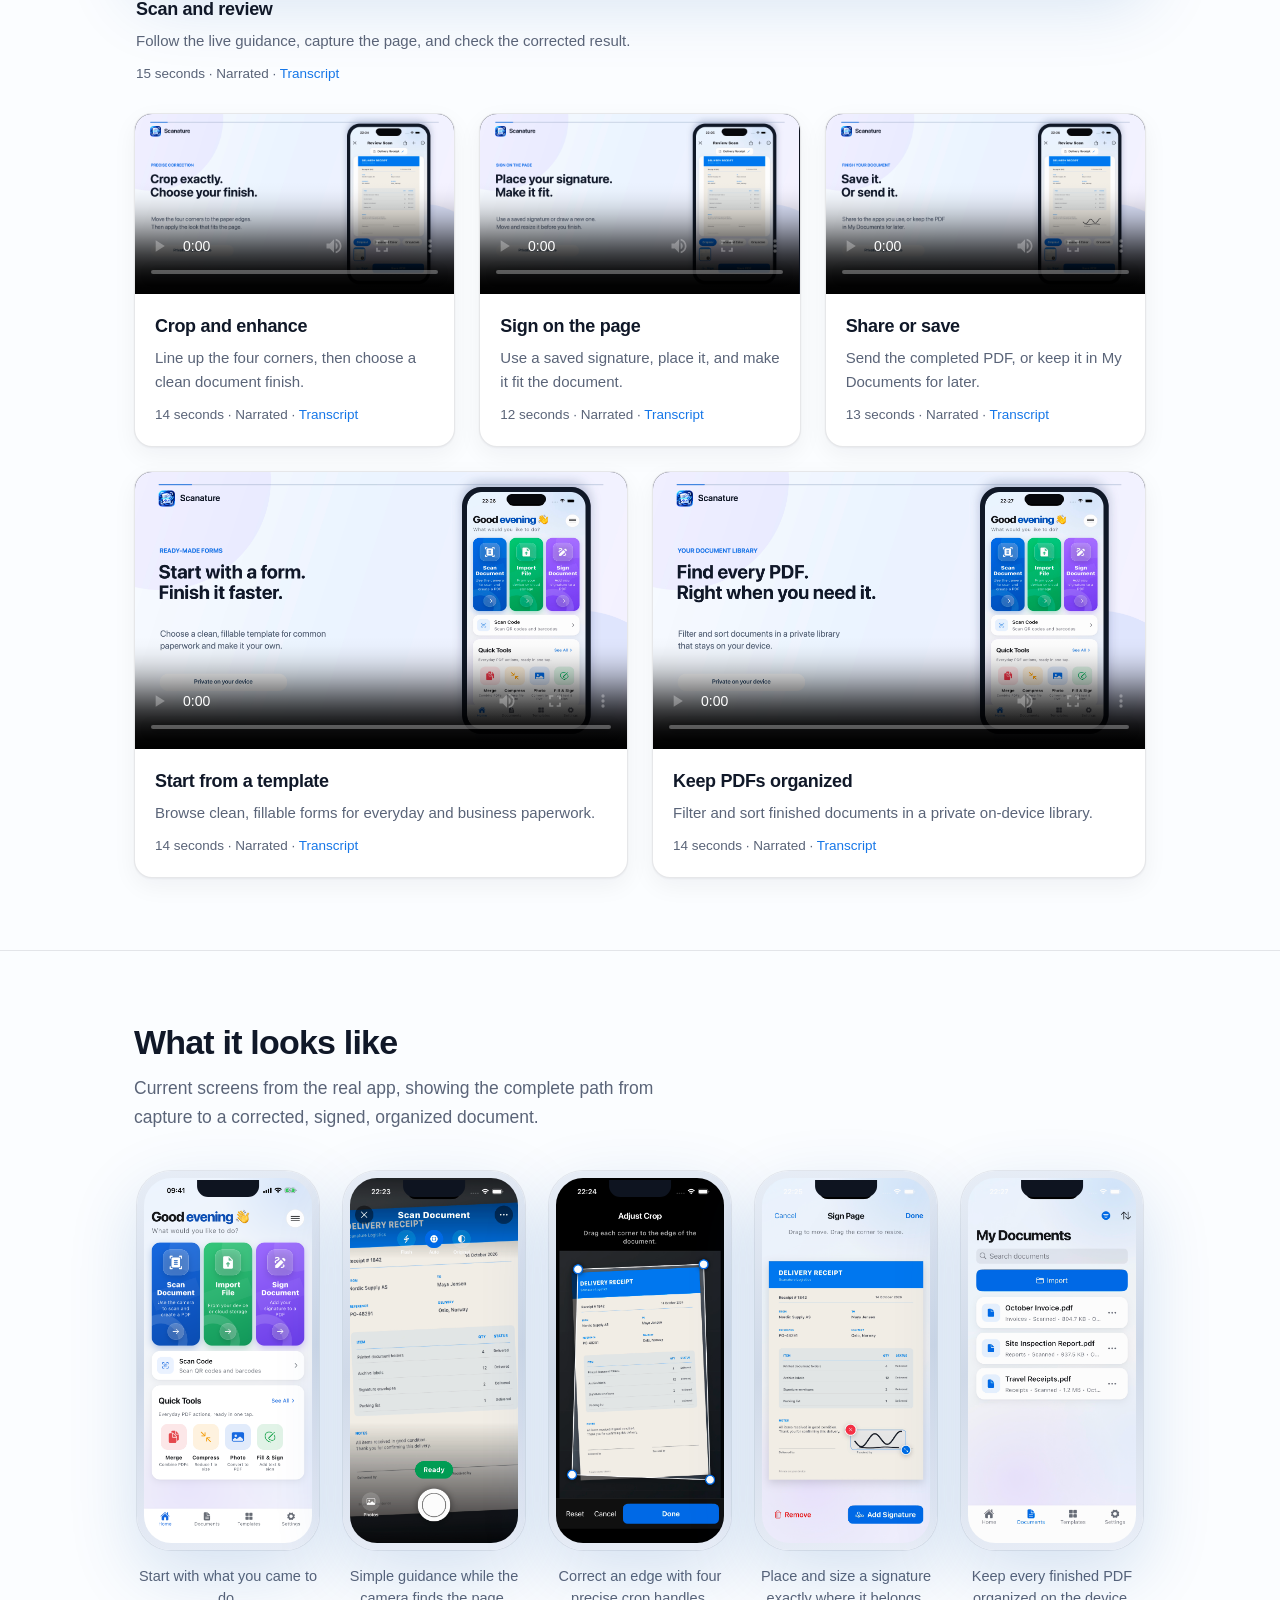
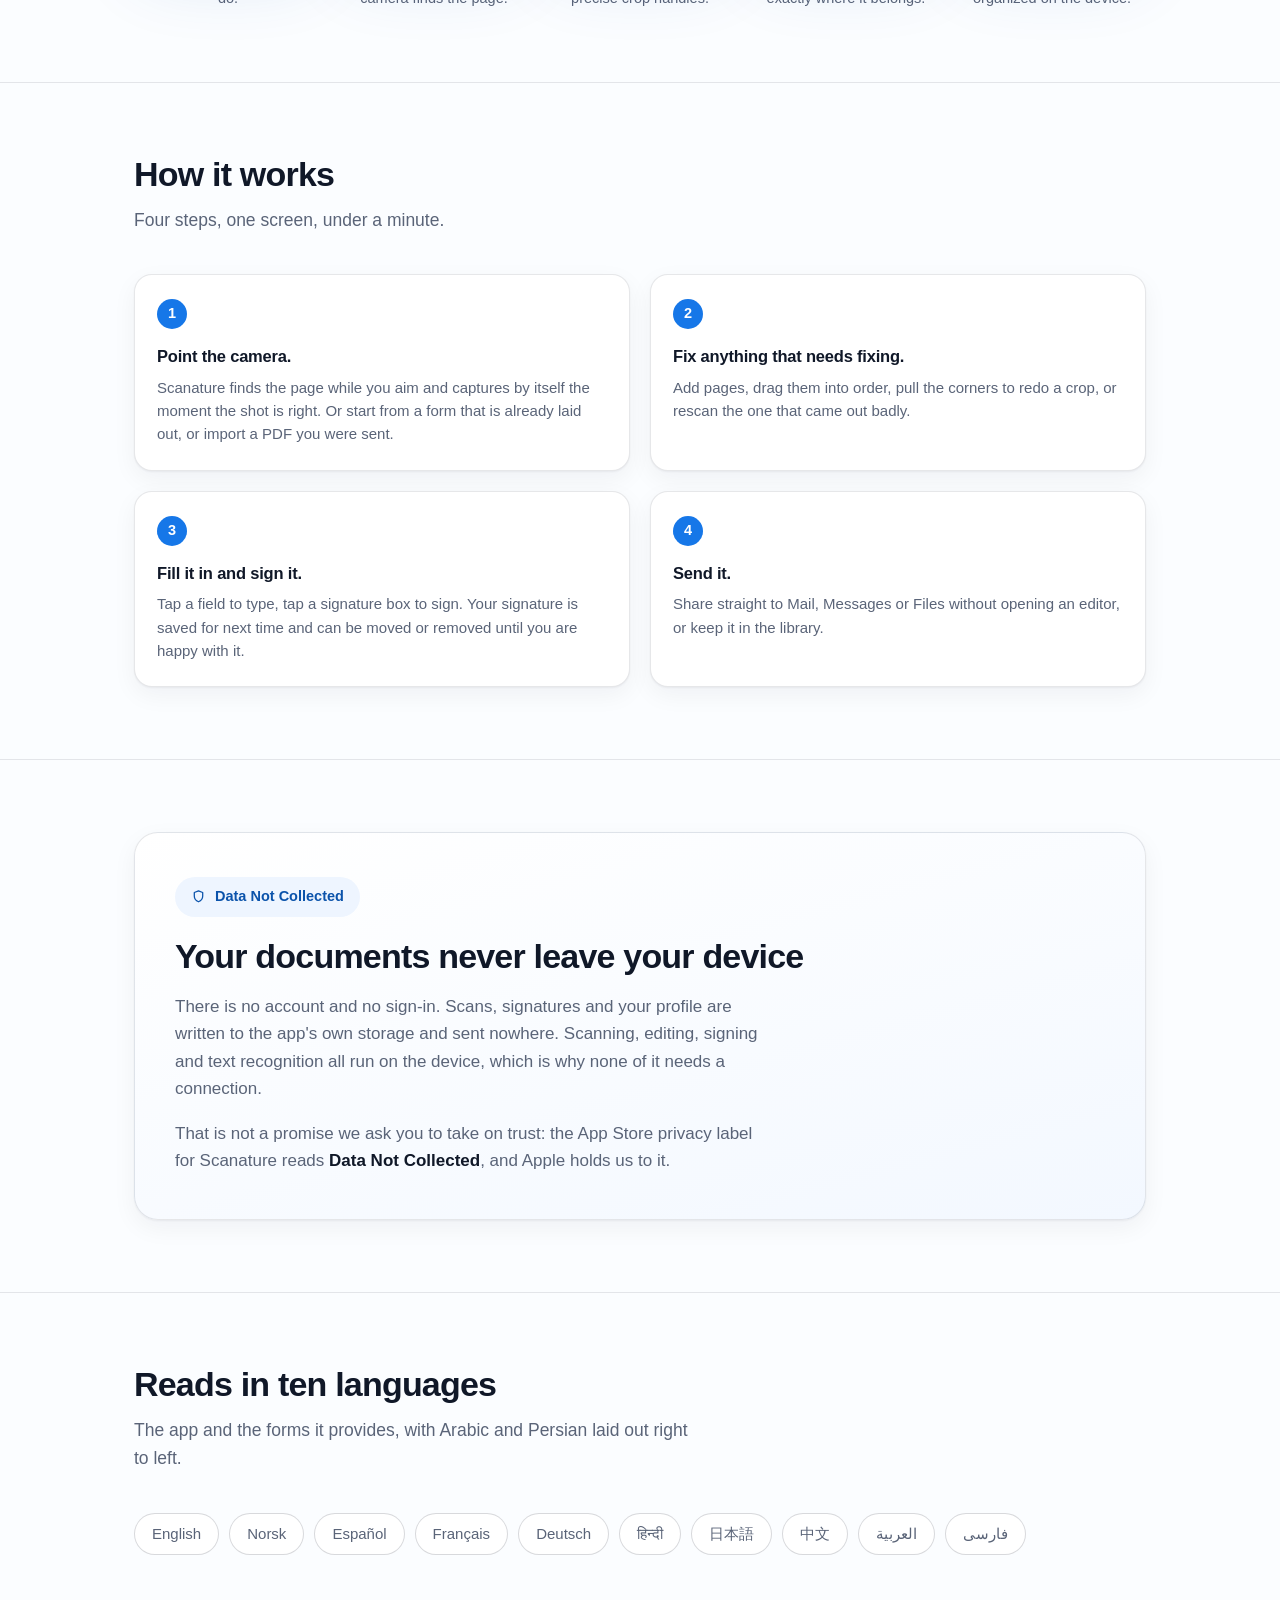
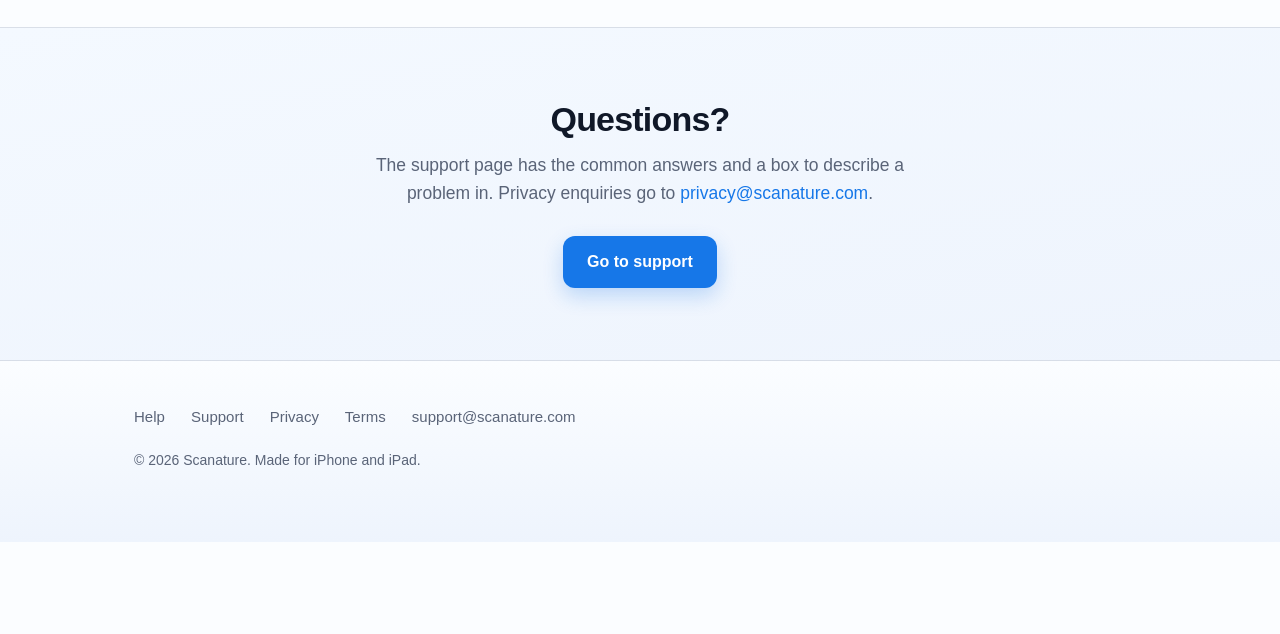
==== commit 9b960c3f: "Make Scanature prominent in hero" ====
--- a/index.html
+++ b/index.html
@@ -134,6 +134,14 @@
         margin: 0 0 20px;
         max-width: 14ch;
       }
+      .hero-brand {
+        color: var(--accent-deep);
+        font-size: clamp(27px, 4vw, 40px);
+        font-weight: 800;
+        letter-spacing: -1.2px;
+        line-height: 1;
+        margin: 0 0 18px;
+      }
       .hero p.lede { font-size: clamp(18px, 2.2vw, 21px); color: var(--muted); margin: 0 0 32px; max-width: 46ch; }
       .cta { display: flex; flex-wrap: wrap; gap: 14px; align-items: center; }
       .hero-shot { position: relative; }
@@ -361,6 +369,7 @@
       <section class="hero">
         <div class="wrap">
           <div class="hero-copy">
+            <p class="hero-brand">Scanature</p>
             <h1>Paperwork, finished where you stand.</h1>
             <p class="lede">
               Scan it, fill it in, sign it, send it — on an iPhone or iPad, in the
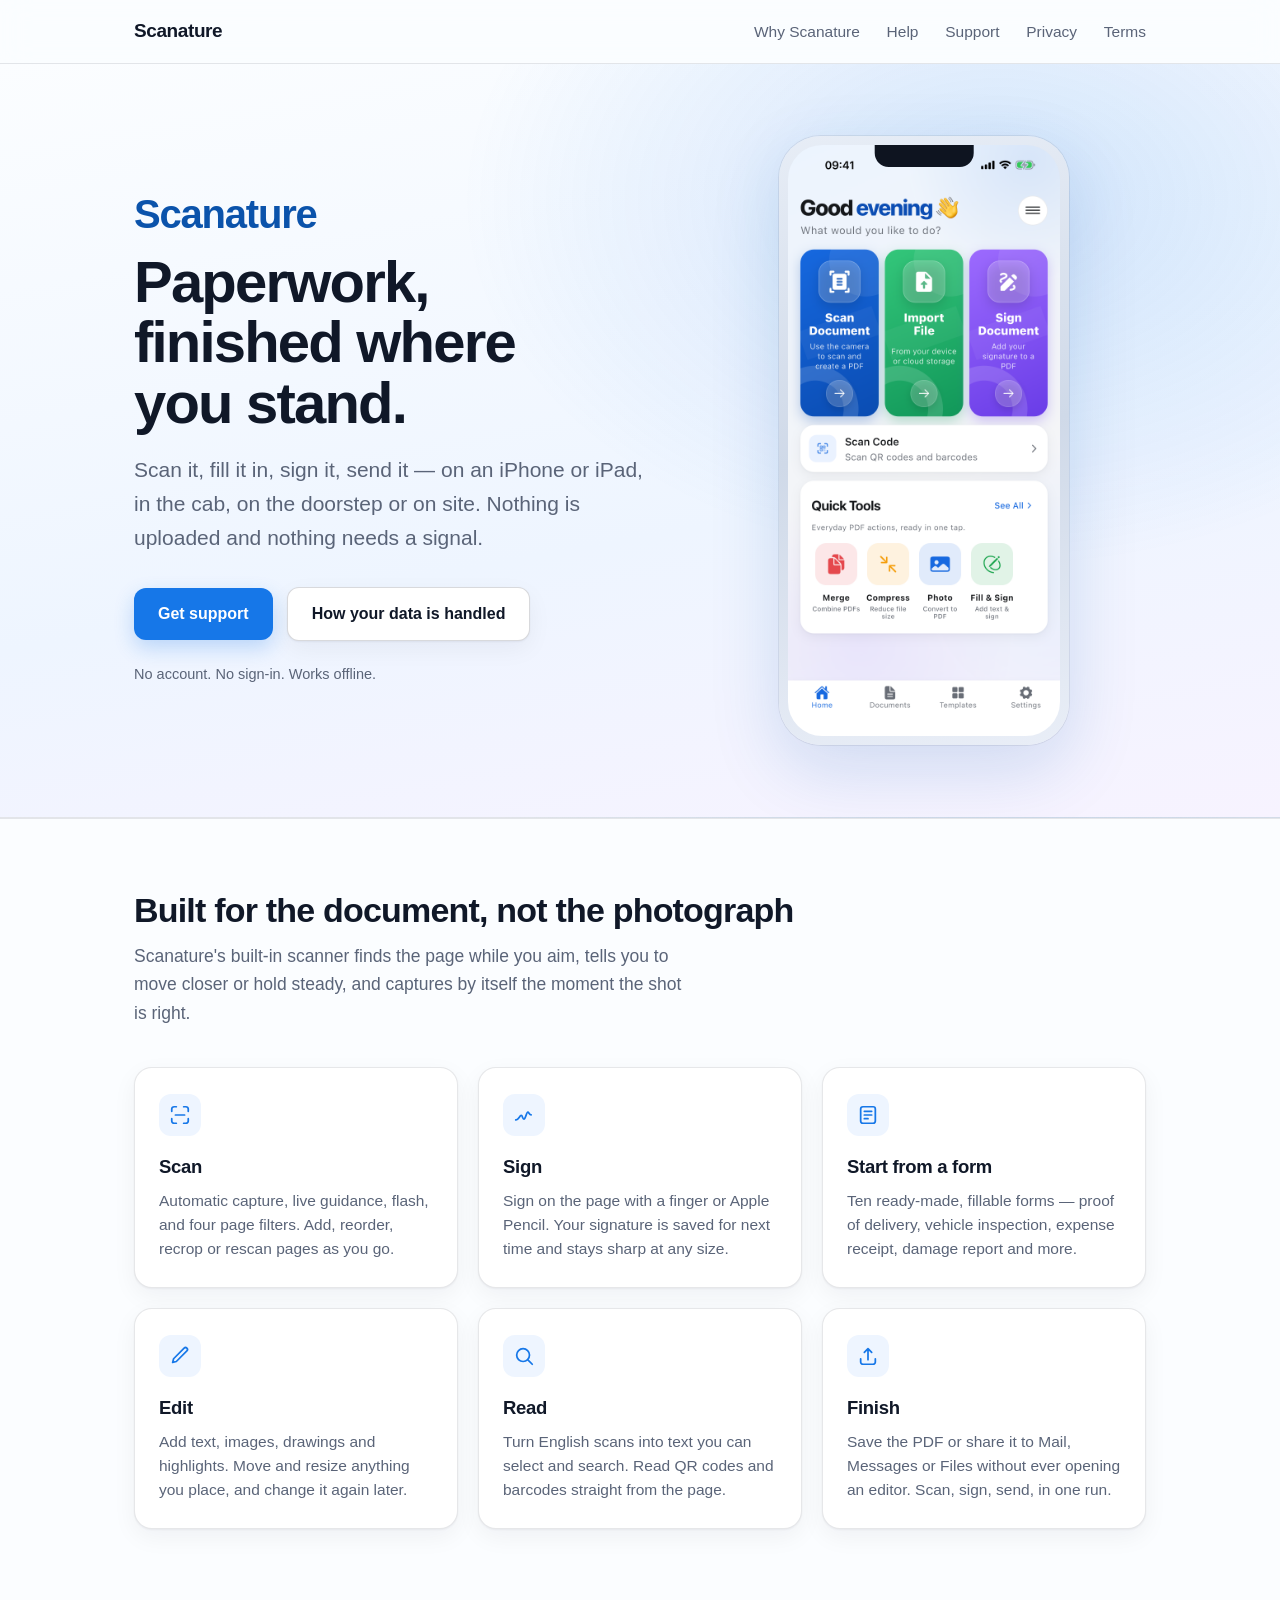
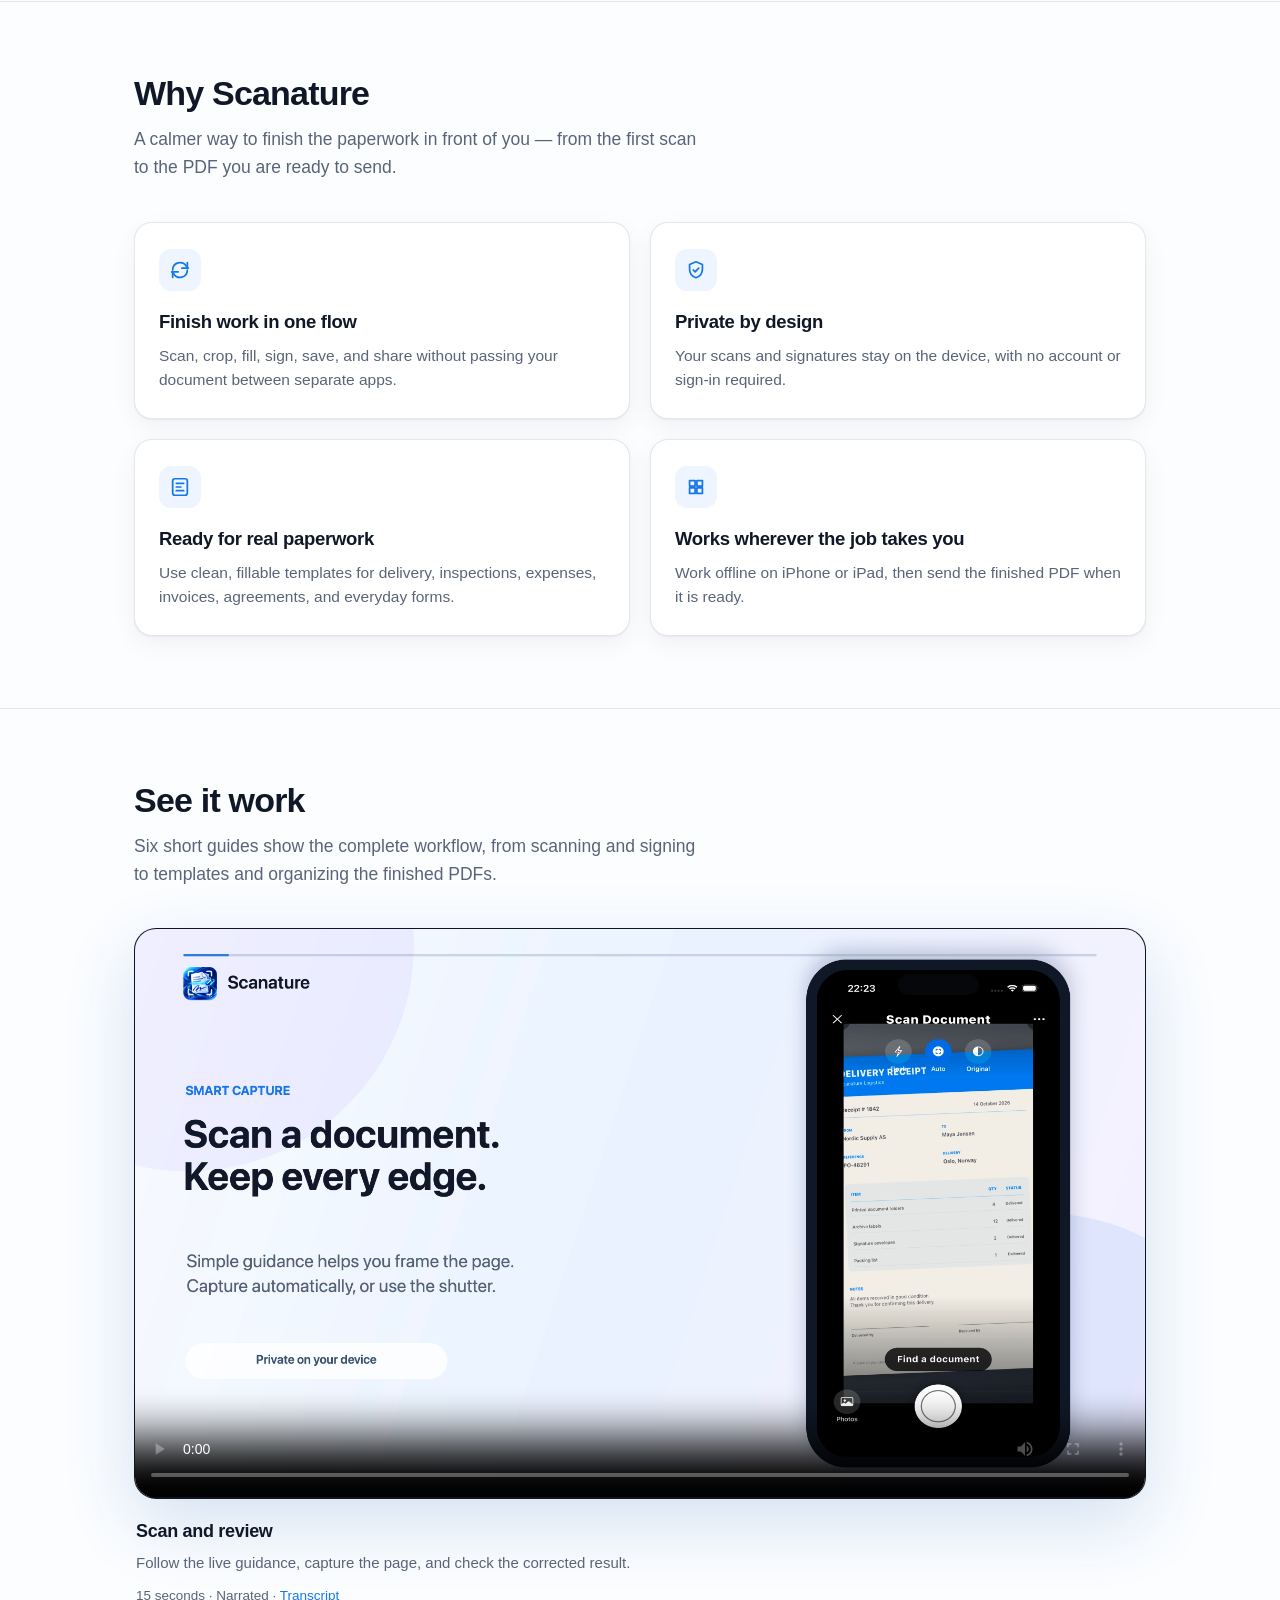
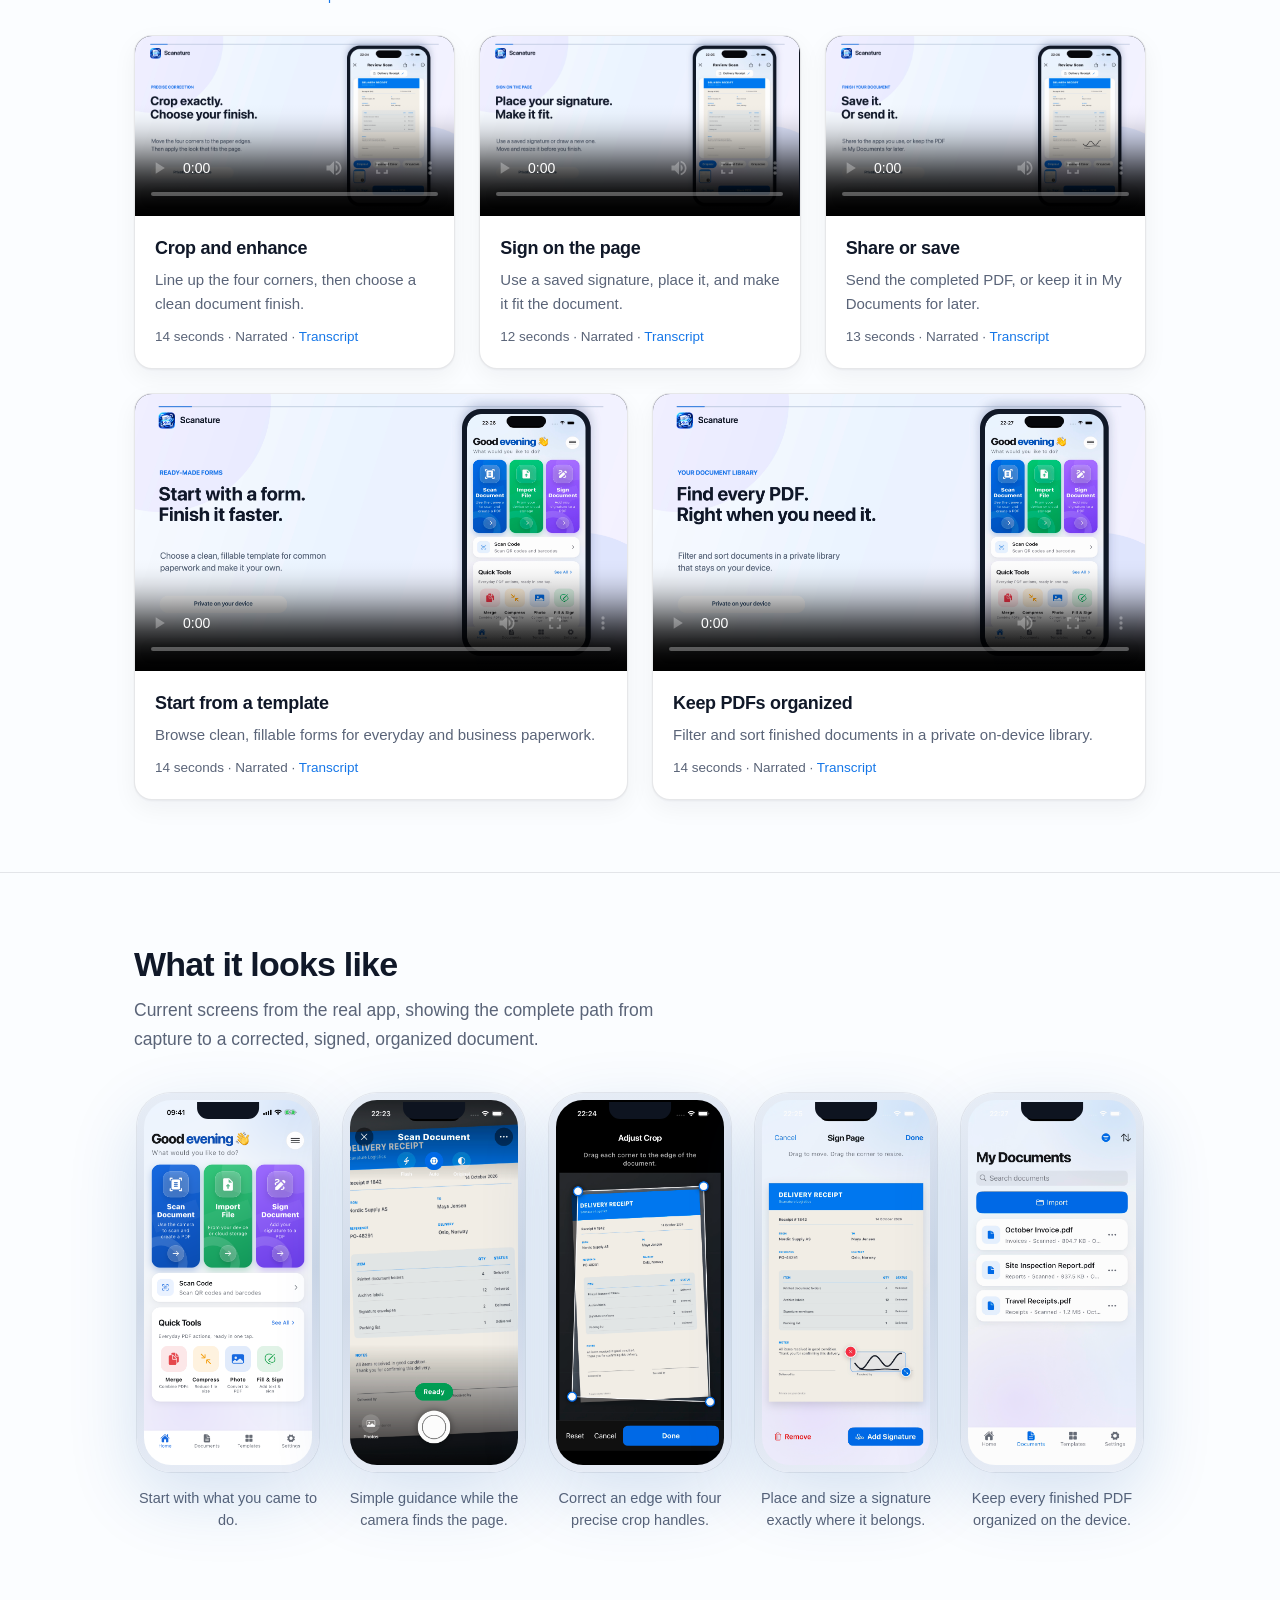
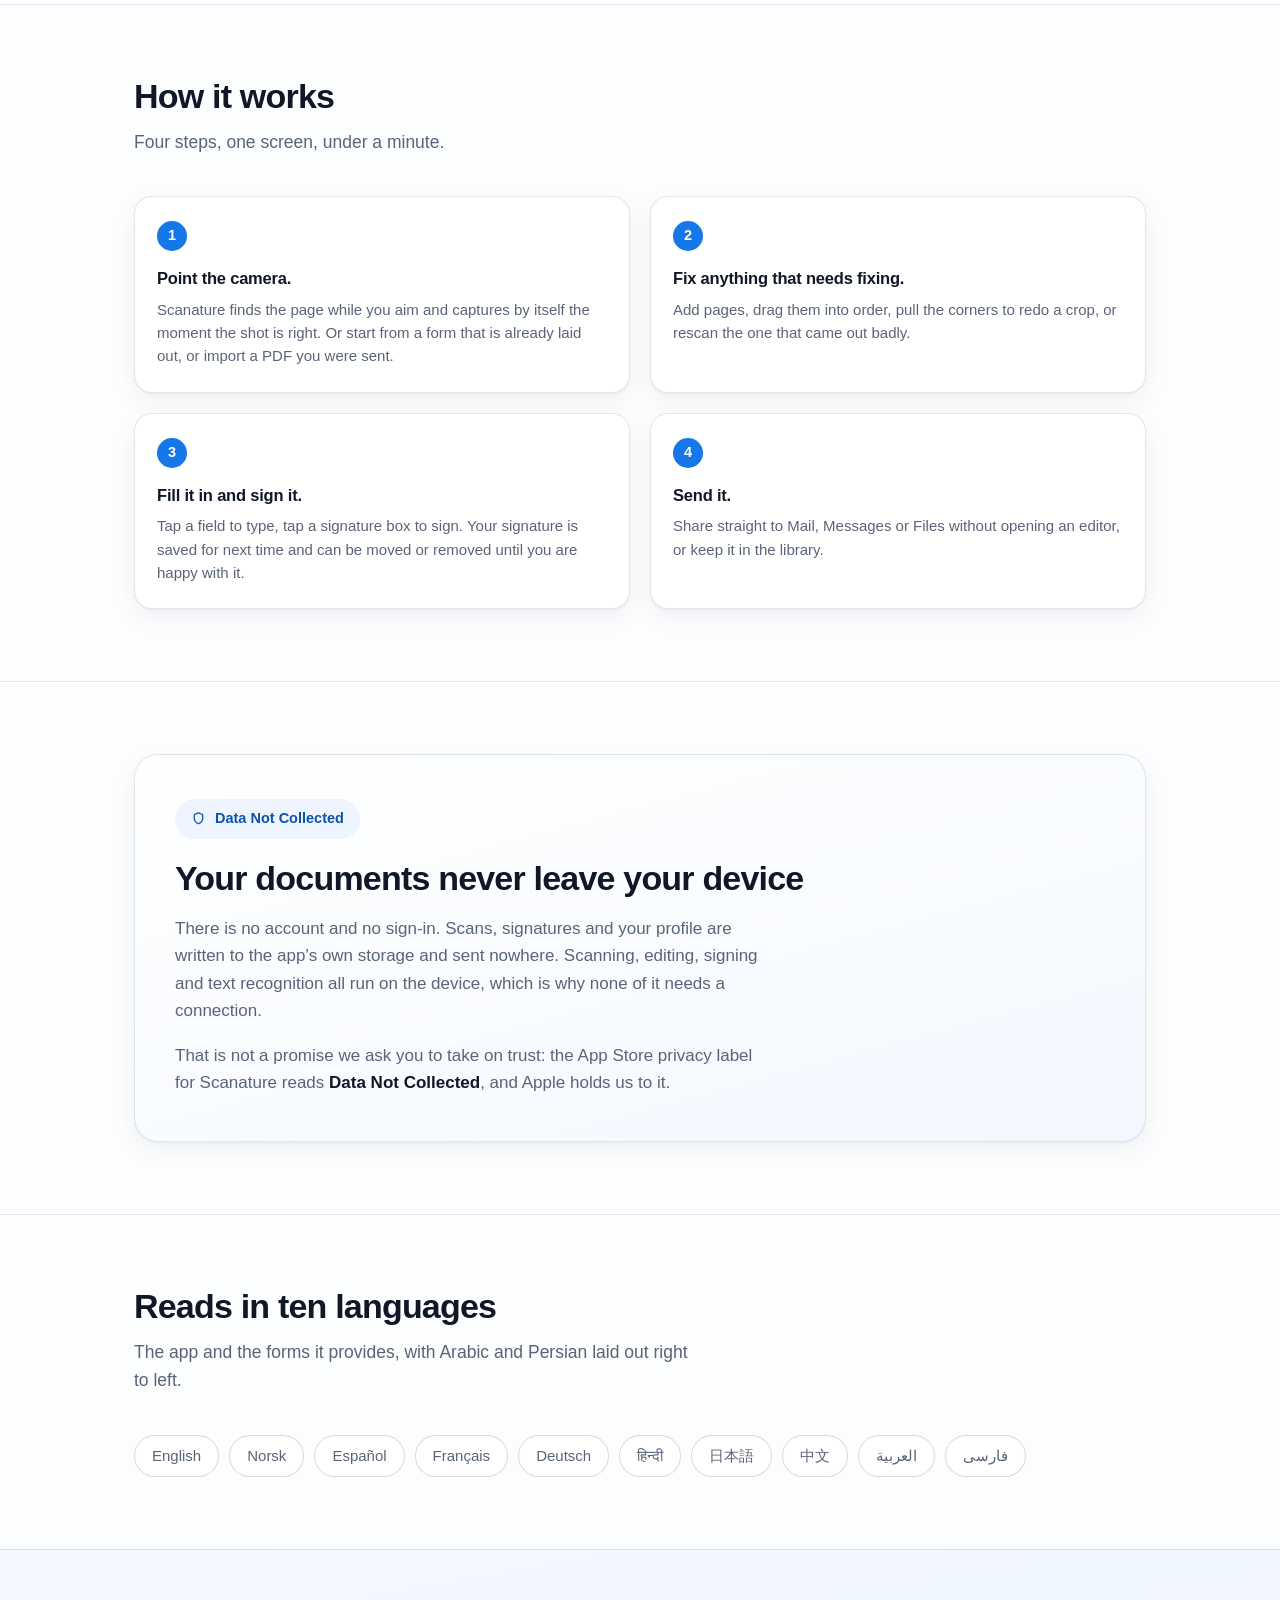
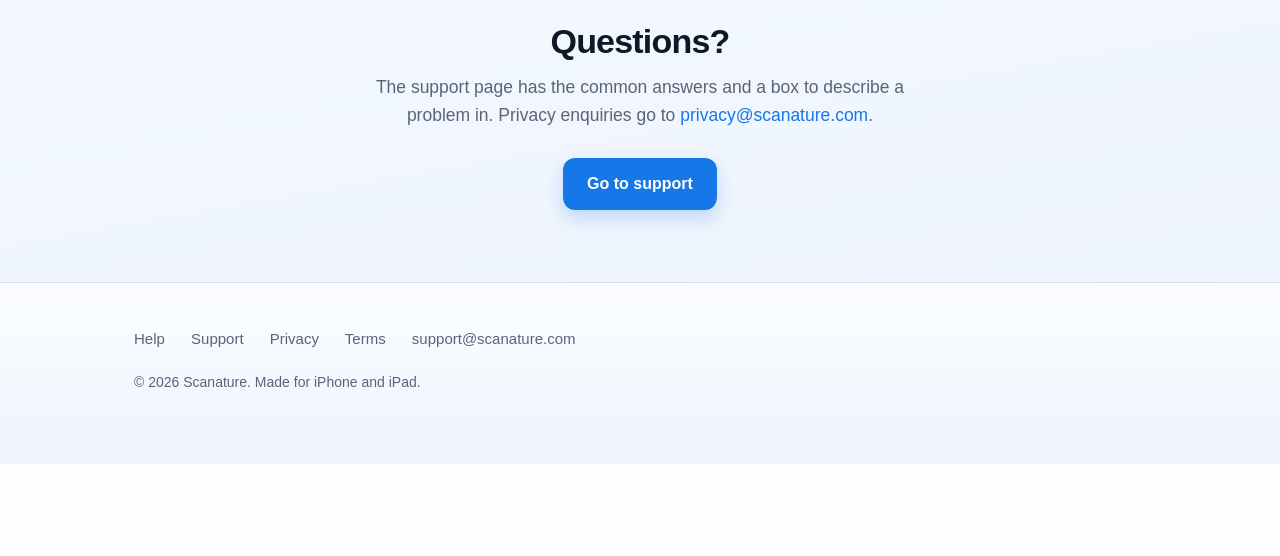
==== commit 44e2b882: "Balance Why Scanature card layout" ====
--- a/index.html
+++ b/index.html
@@ -172,6 +172,8 @@
       }
       .feature h3 { margin: 0 0 7px; font-size: 18.5px; letter-spacing: -0.3px; }
       .feature p { margin: 0; color: var(--muted); font-size: 15.5px; line-height: 1.55; }
+      .why-grid { grid-template-columns: repeat(2, minmax(0, 1fr)); }
+      @media (max-width: 680px) { .why-grid { grid-template-columns: 1fr; } }
 
       /* ---------- videos ---------- */
       .tour-lead { margin-bottom: 28px; }
@@ -469,7 +471,7 @@
             A calmer way to finish the paperwork in front of you — from the first
             scan to the PDF you are ready to send.
           </p>
-          <div class="grid">
+          <div class="grid why-grid">
             <div class="feature">
               <div class="icon" aria-hidden="true">
                 <svg width="22" height="22" viewBox="0 0 24 24" fill="none">
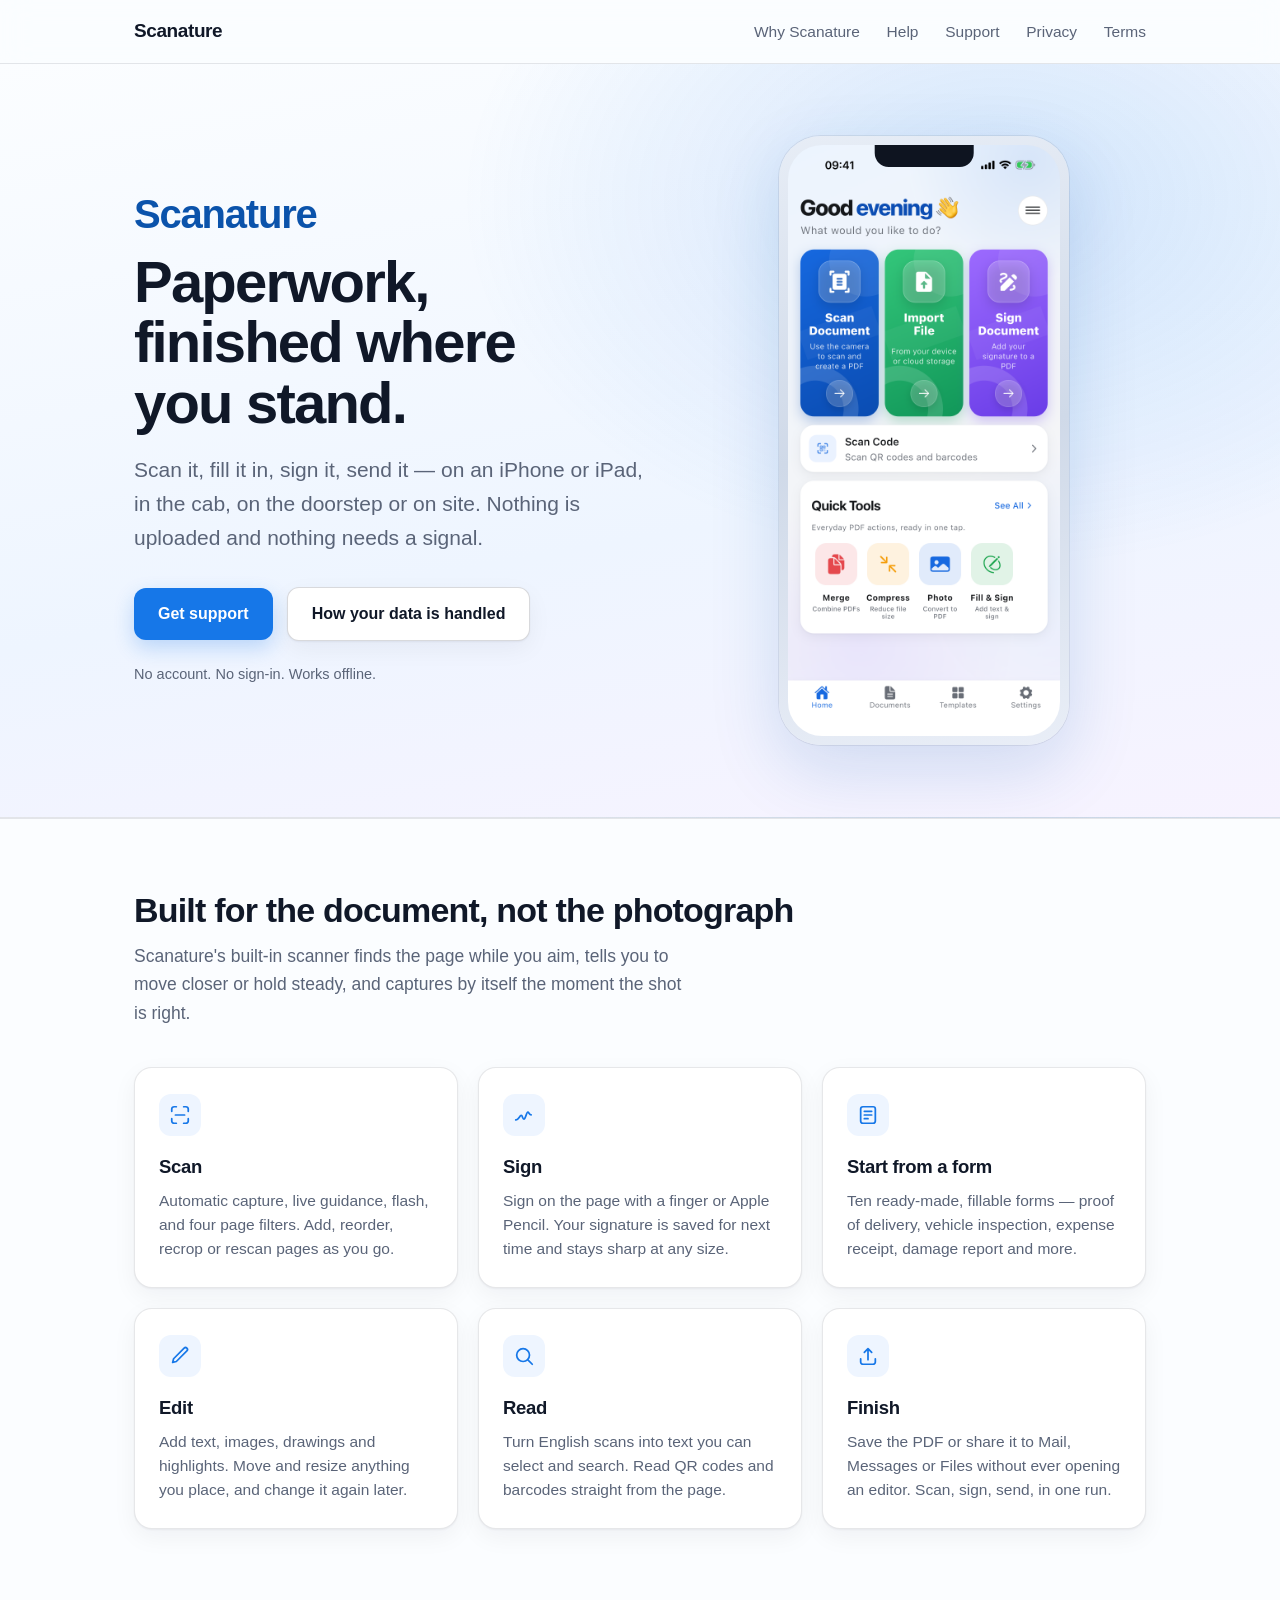
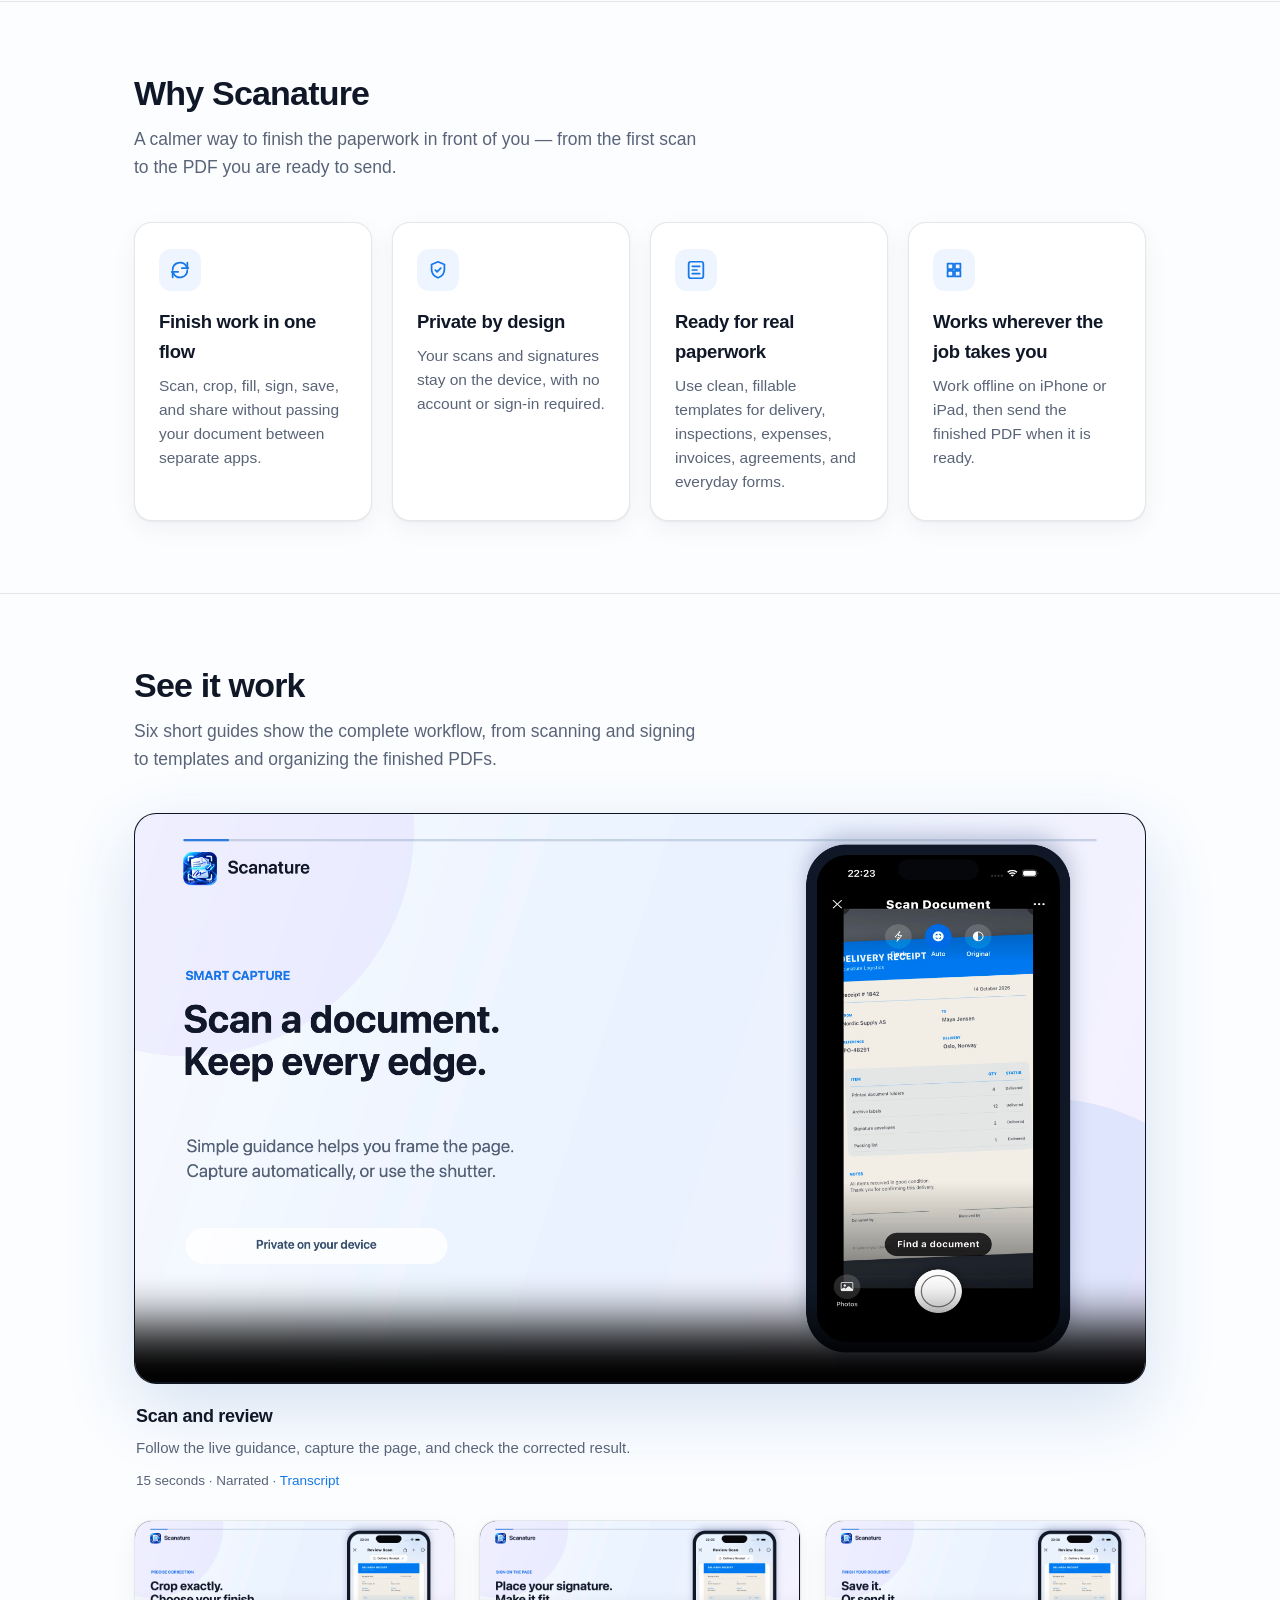
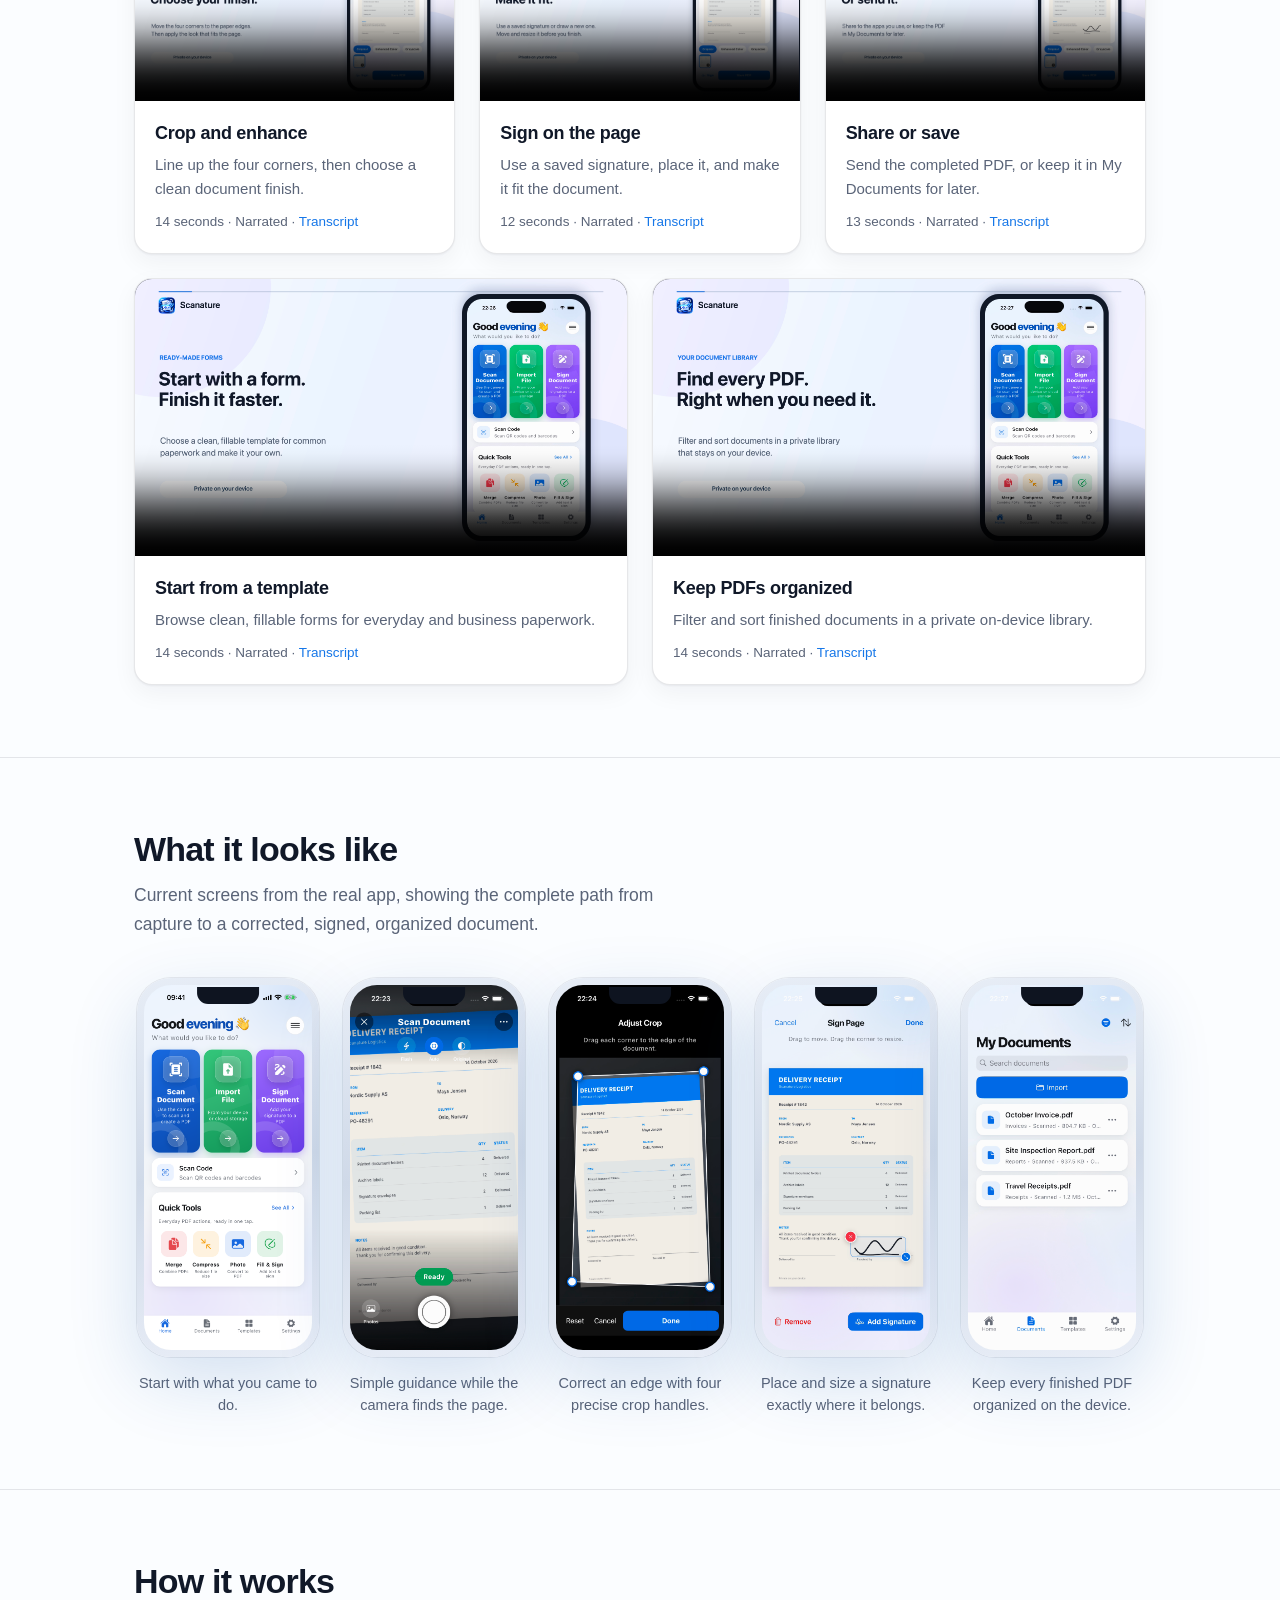
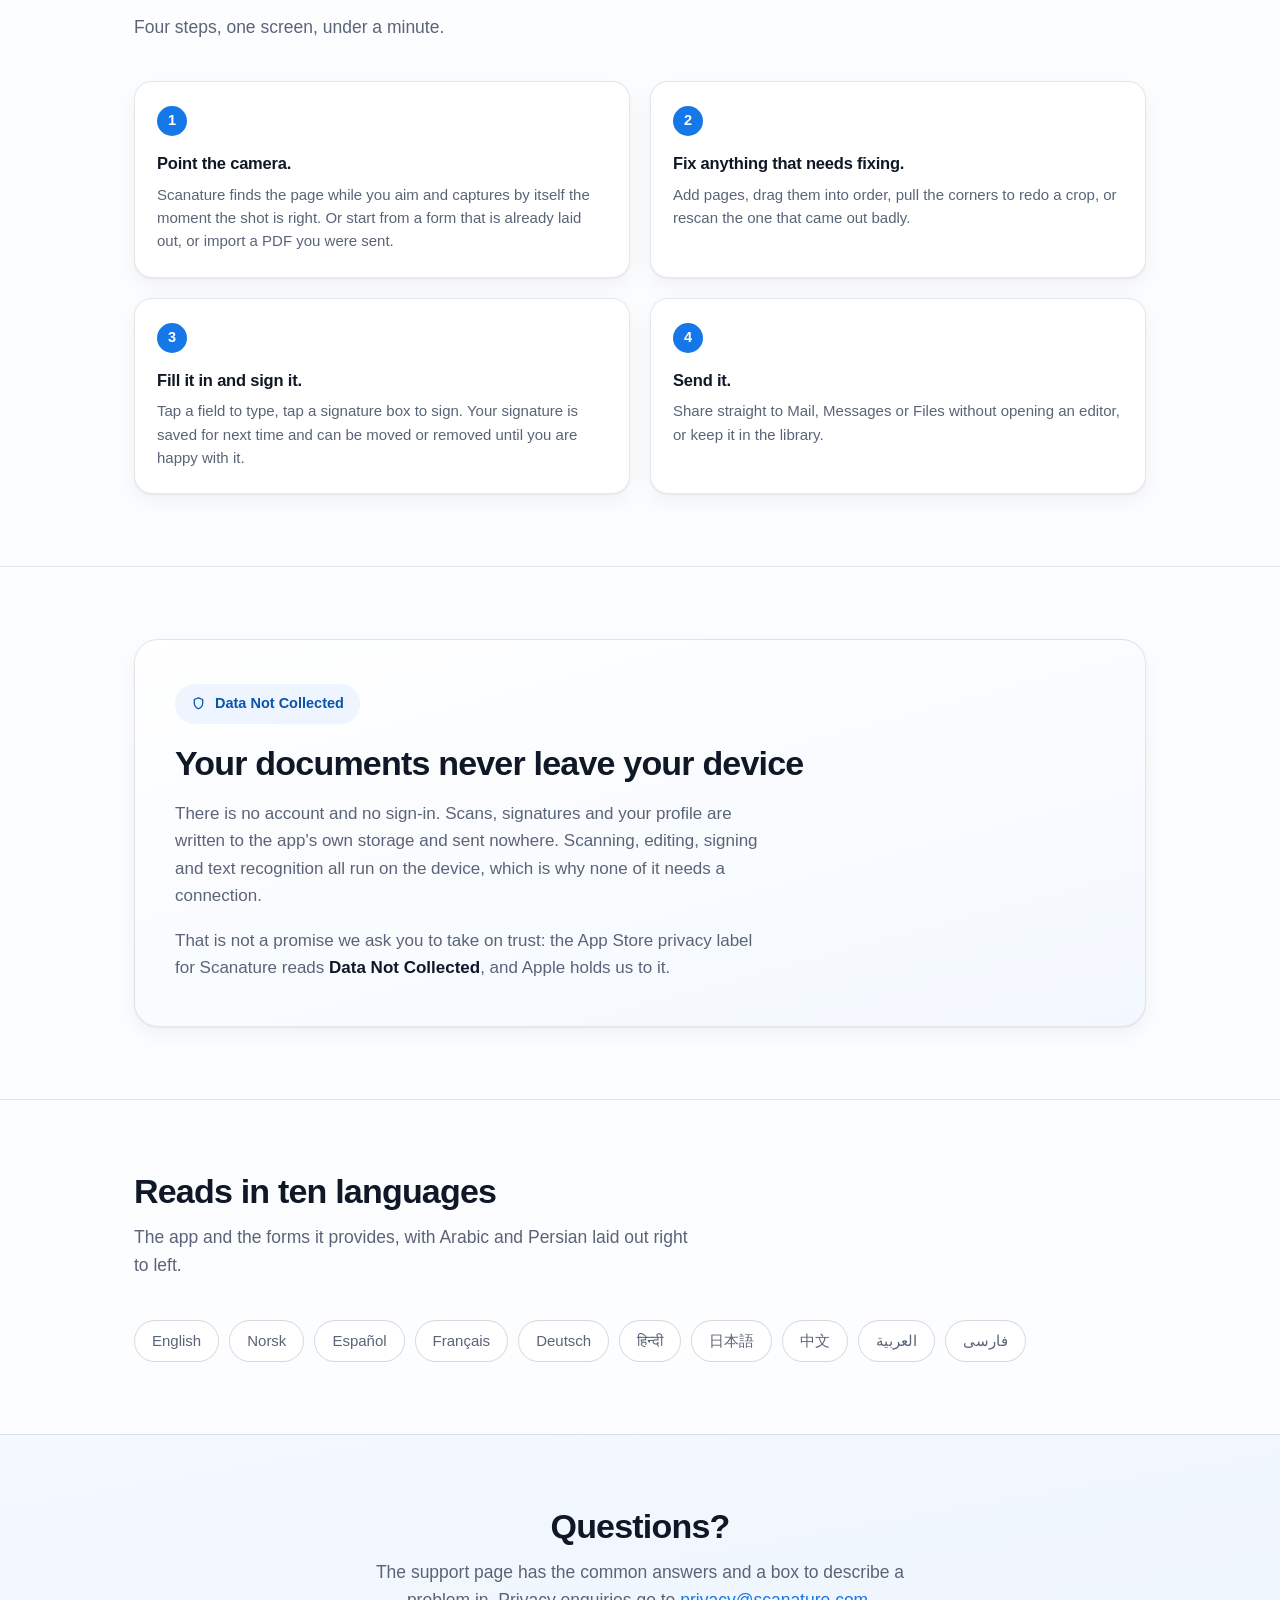
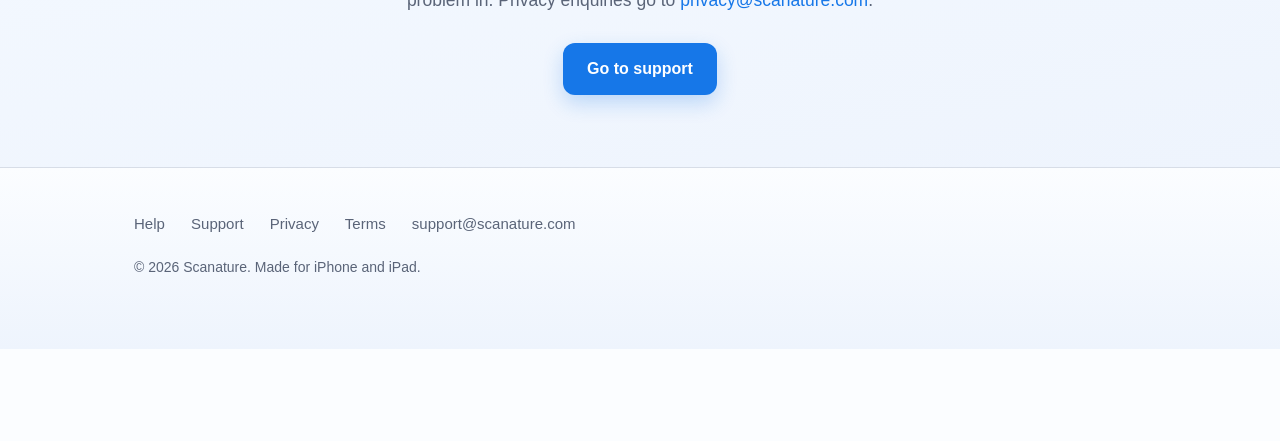
==== commit 21c261ce: "Fill Why Scanature section on desktop" ====
--- a/index.html
+++ b/index.html
@@ -172,7 +172,8 @@
       }
       .feature h3 { margin: 0 0 7px; font-size: 18.5px; letter-spacing: -0.3px; }
       .feature p { margin: 0; color: var(--muted); font-size: 15.5px; line-height: 1.55; }
-      .why-grid { grid-template-columns: repeat(2, minmax(0, 1fr)); }
+      .why-grid { grid-template-columns: repeat(4, minmax(0, 1fr)); }
+      @media (max-width: 900px) { .why-grid { grid-template-columns: repeat(2, minmax(0, 1fr)); } }
       @media (max-width: 680px) { .why-grid { grid-template-columns: 1fr; } }
 
       /* ---------- videos ---------- */
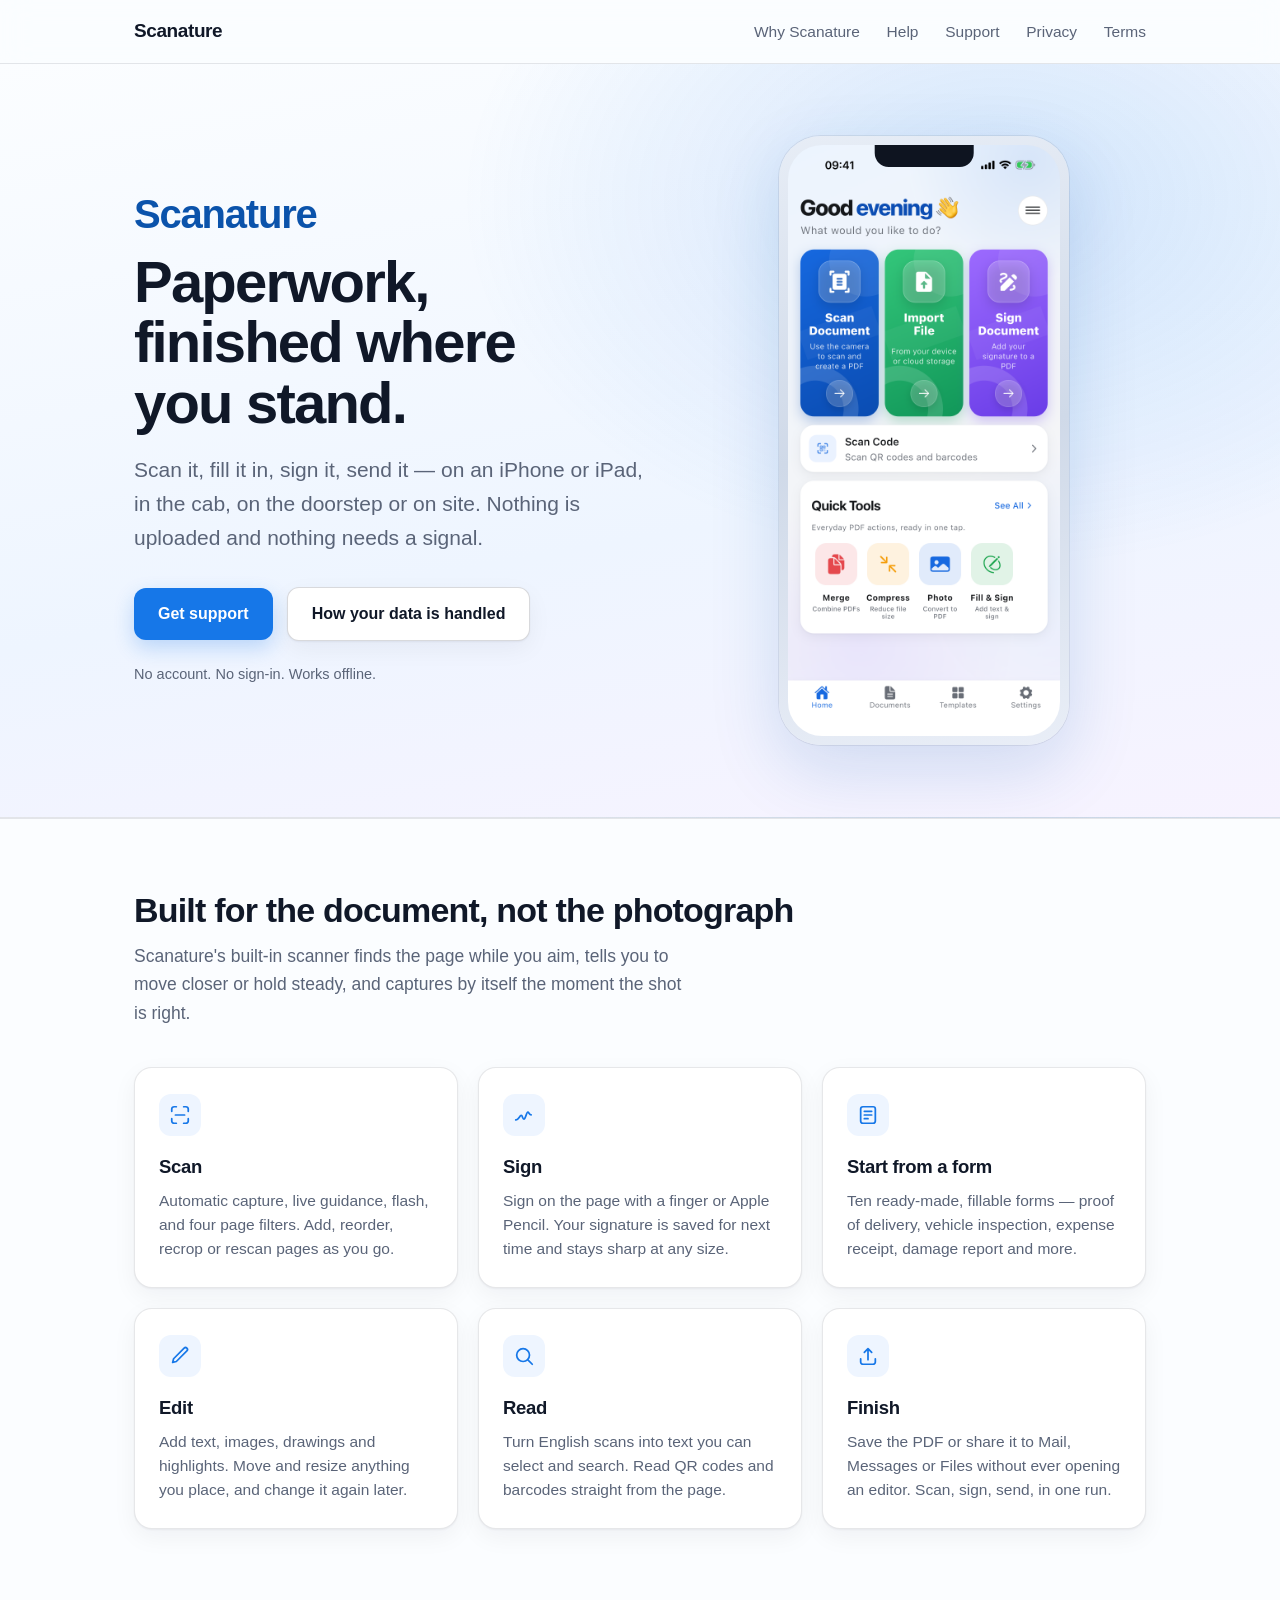
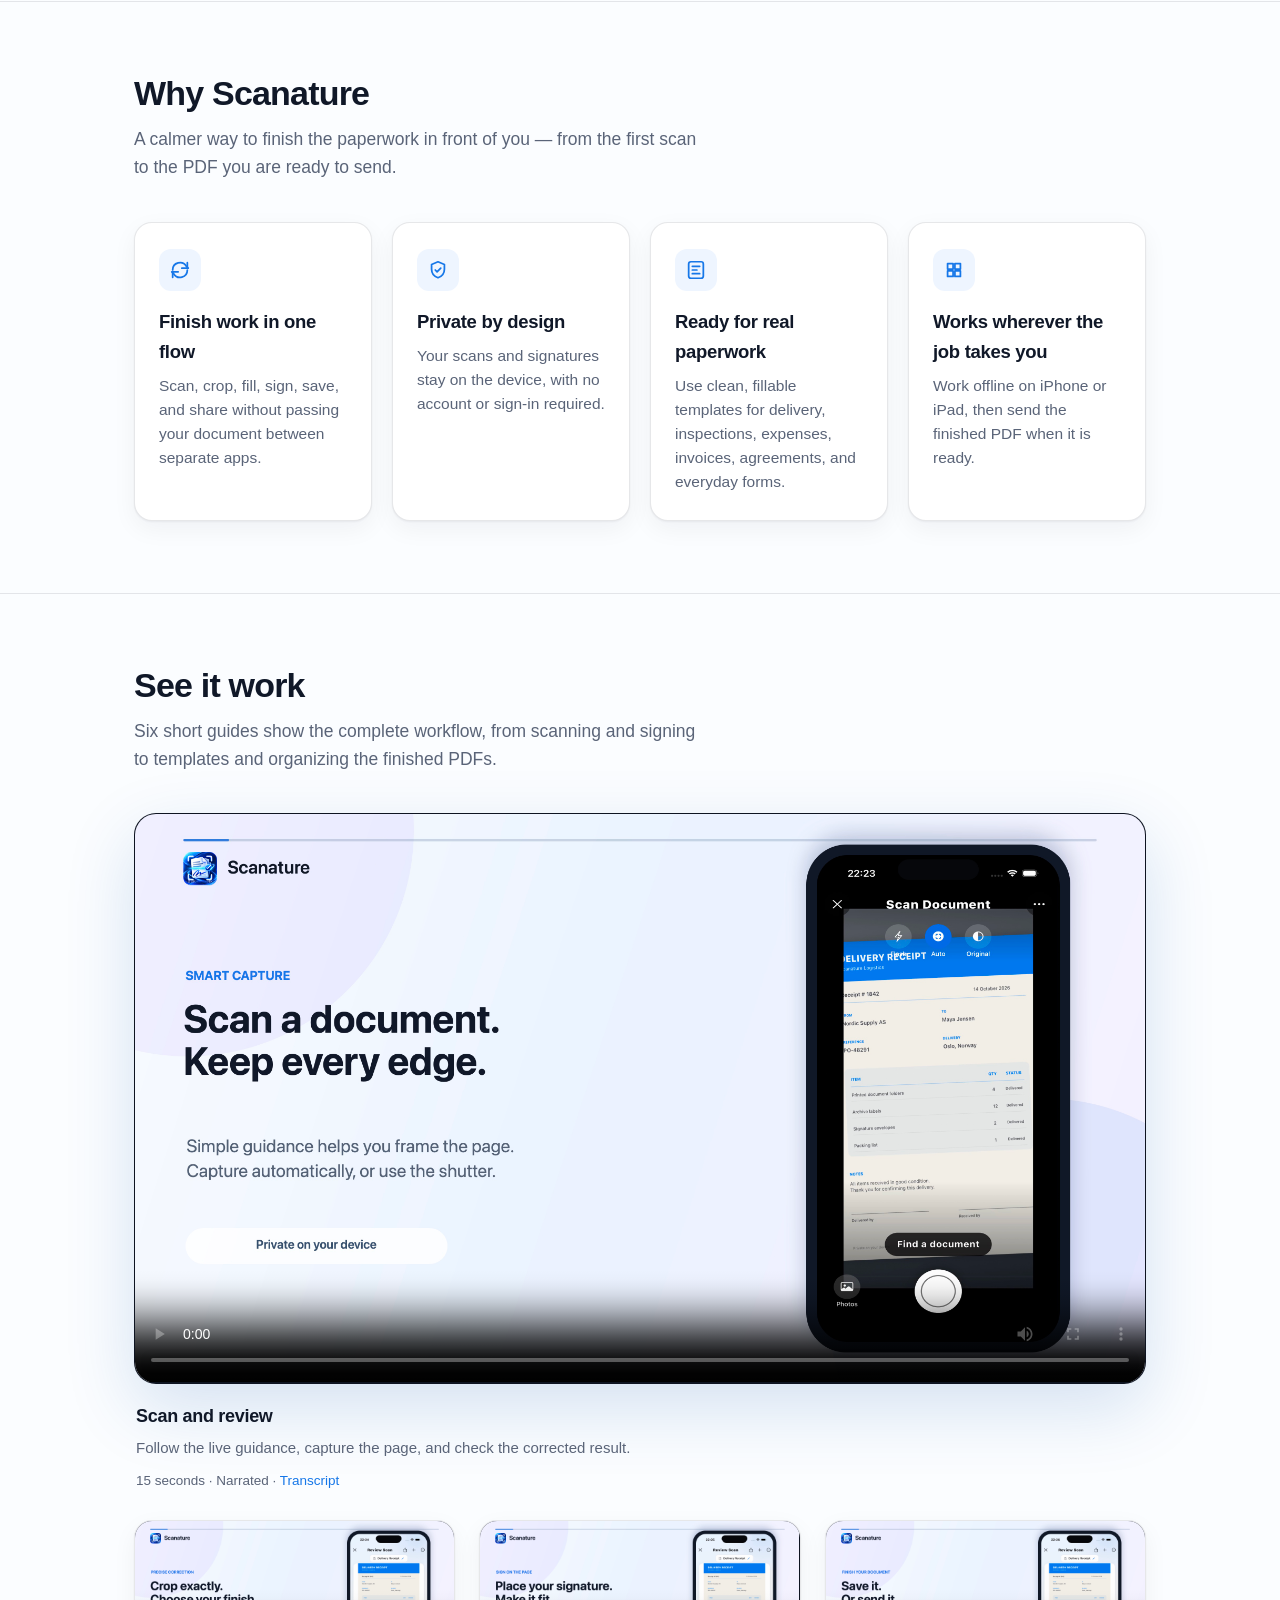
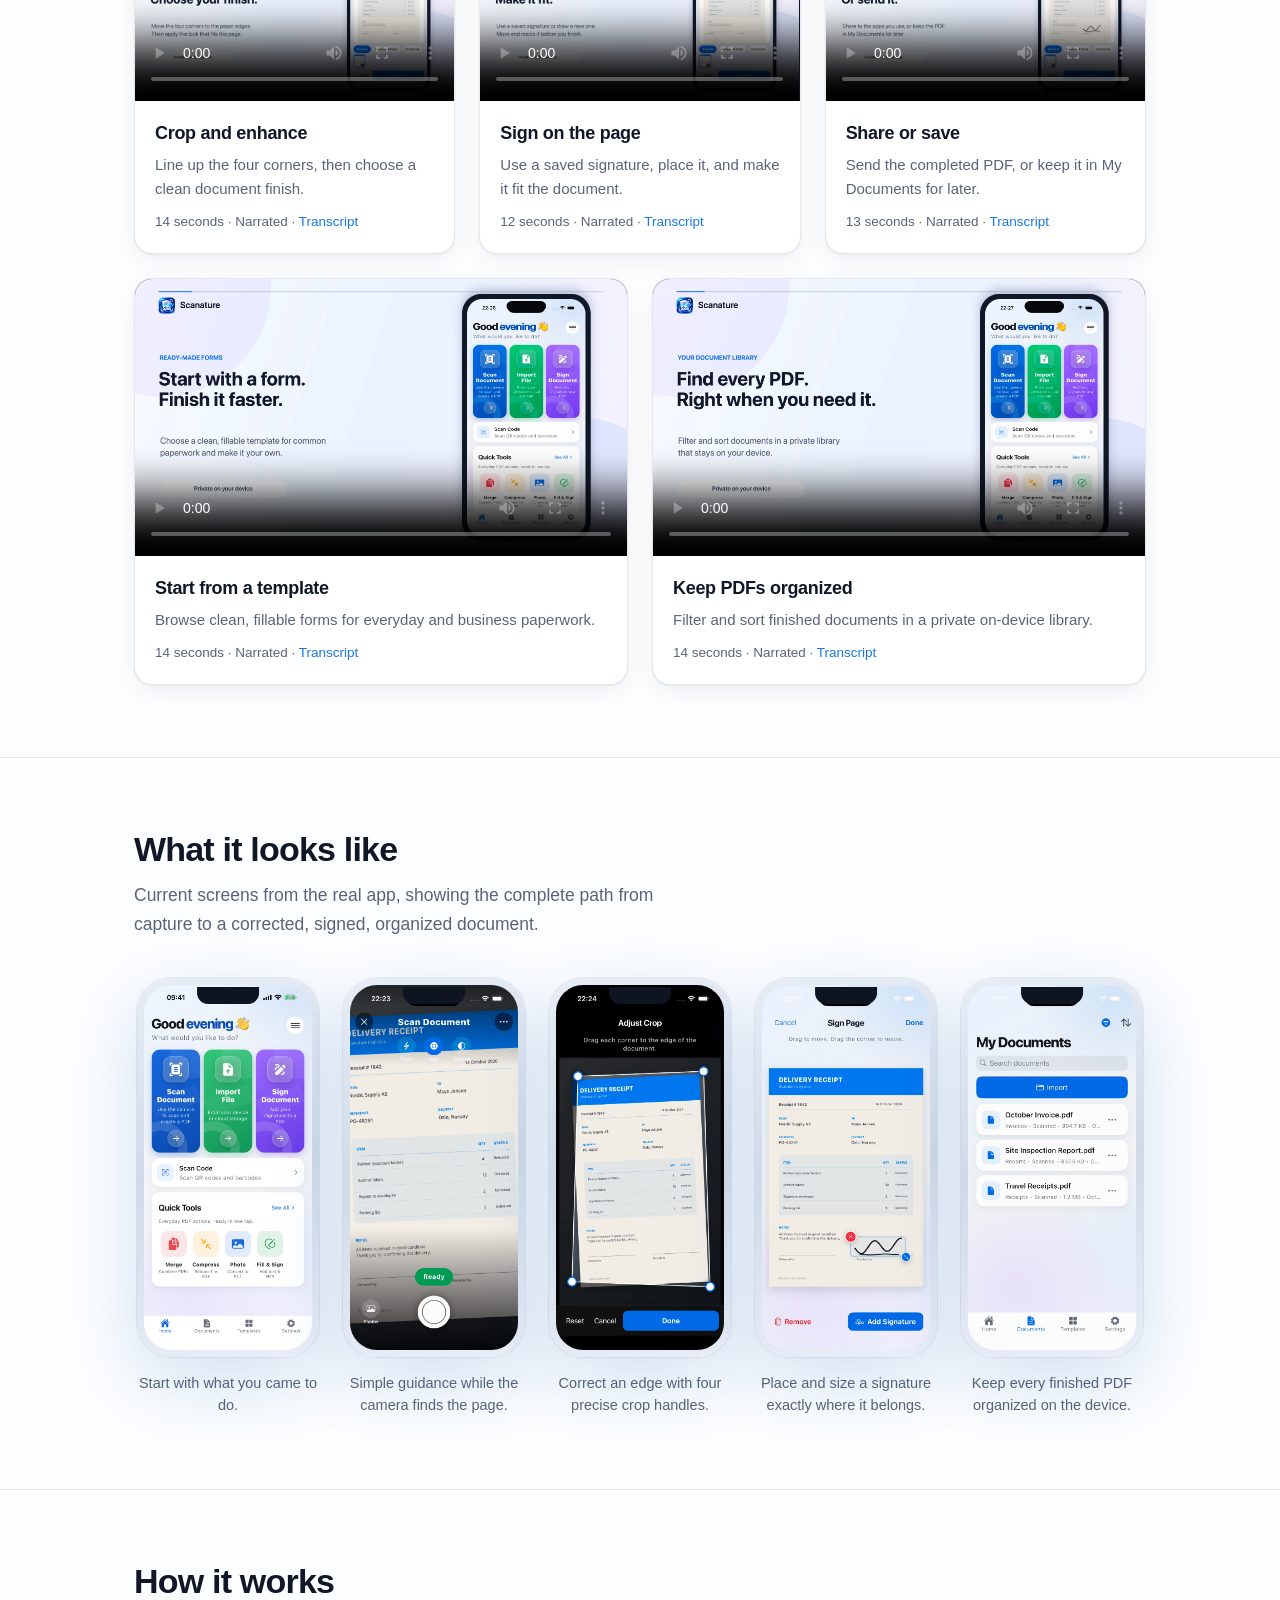
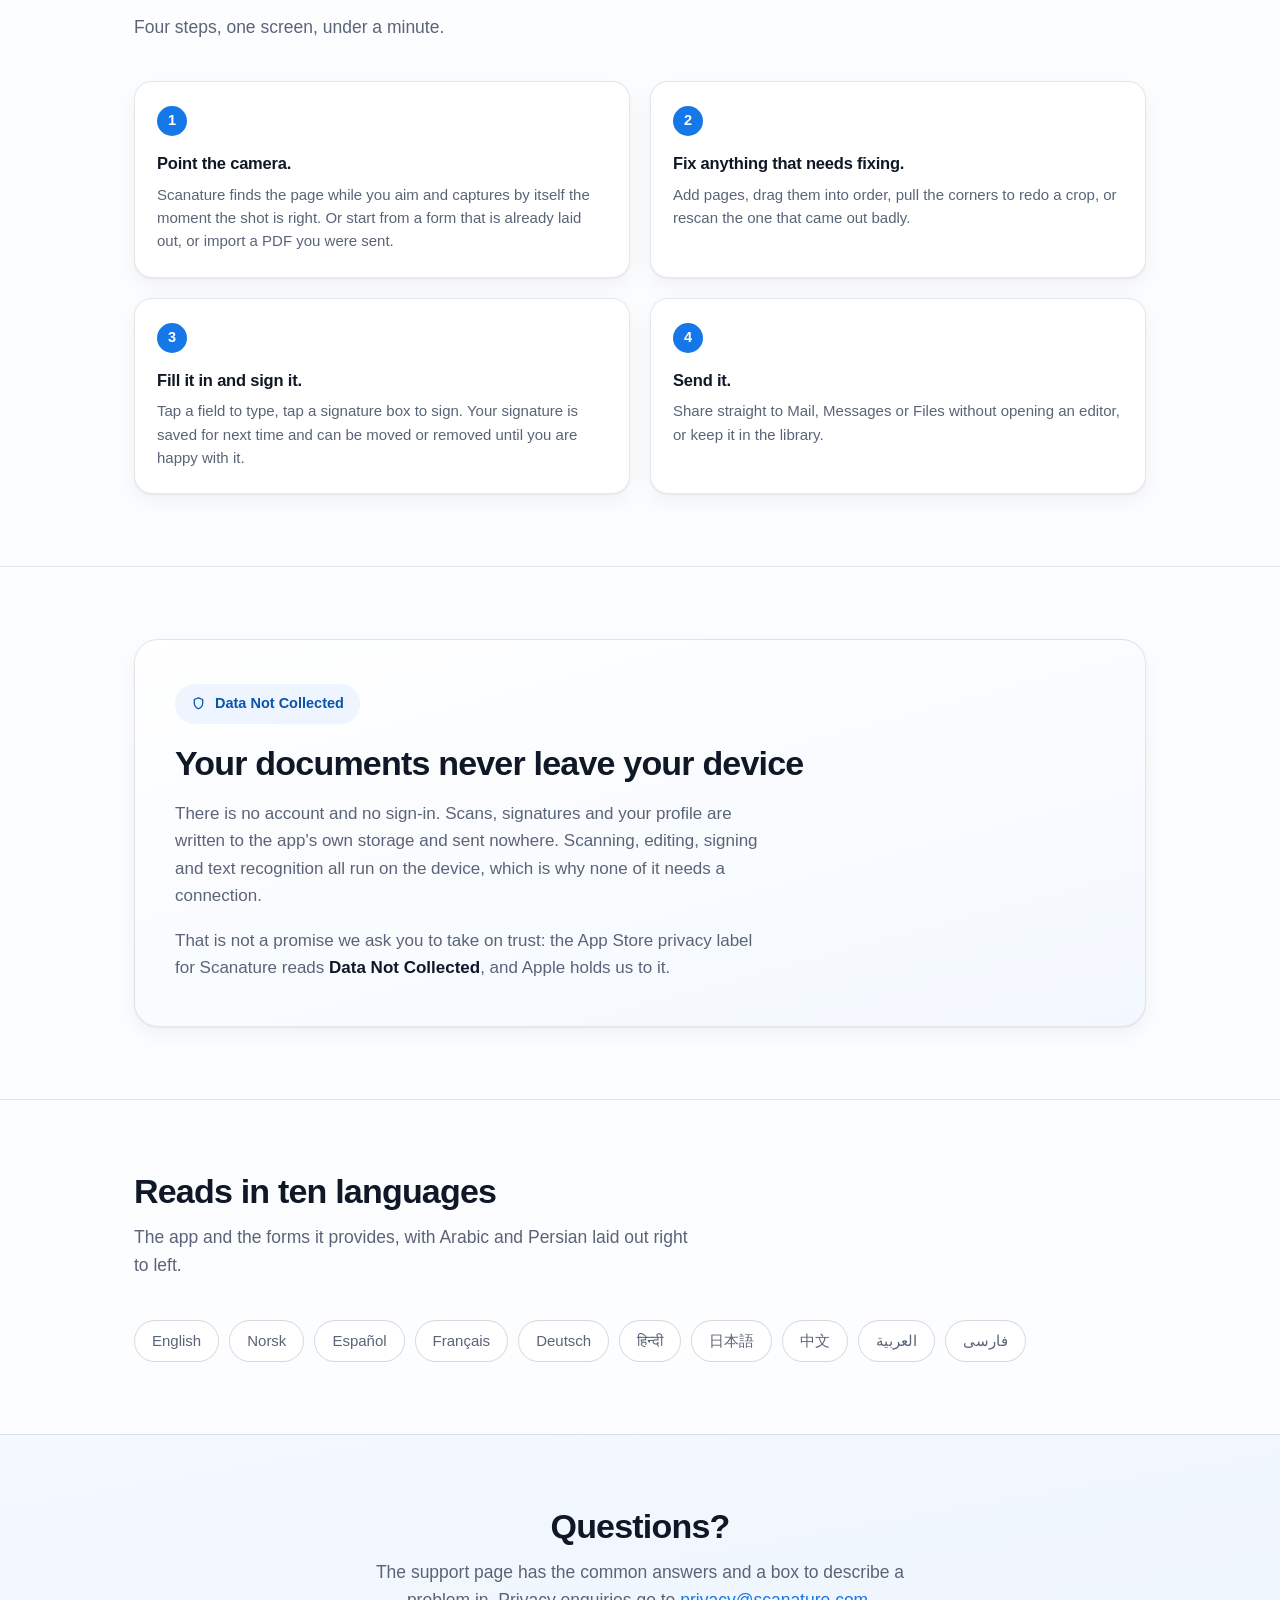
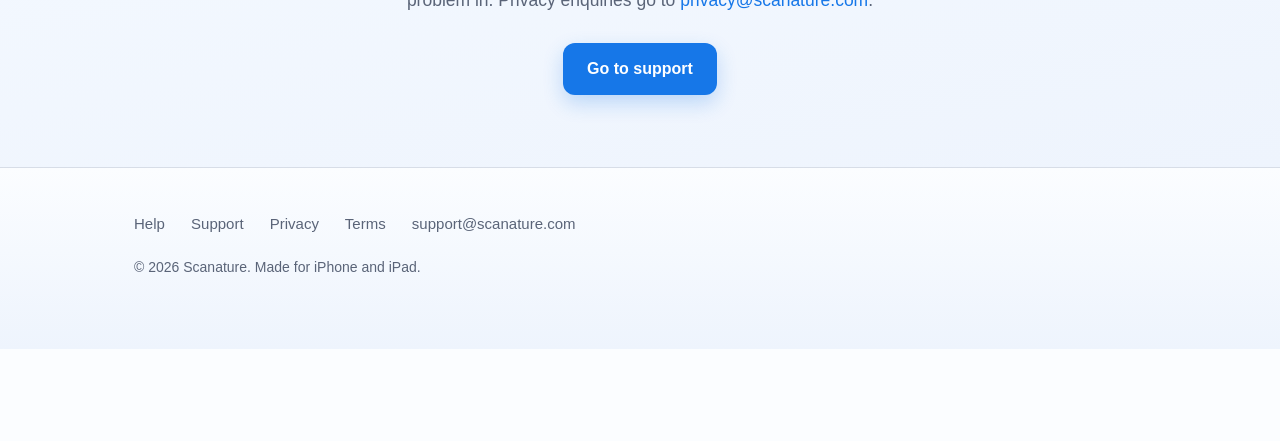
==== commit d0f629b0: "Prevent empty space in Why Scanature cards" ====
--- a/index.html
+++ b/index.html
@@ -173,6 +173,7 @@
       .feature h3 { margin: 0 0 7px; font-size: 18.5px; letter-spacing: -0.3px; }
       .feature p { margin: 0; color: var(--muted); font-size: 15.5px; line-height: 1.55; }
       .why-grid { grid-template-columns: repeat(4, minmax(0, 1fr)); }
+      .why-grid .feature { min-width: 0; }
       @media (max-width: 900px) { .why-grid { grid-template-columns: repeat(2, minmax(0, 1fr)); } }
       @media (max-width: 680px) { .why-grid { grid-template-columns: 1fr; } }
 
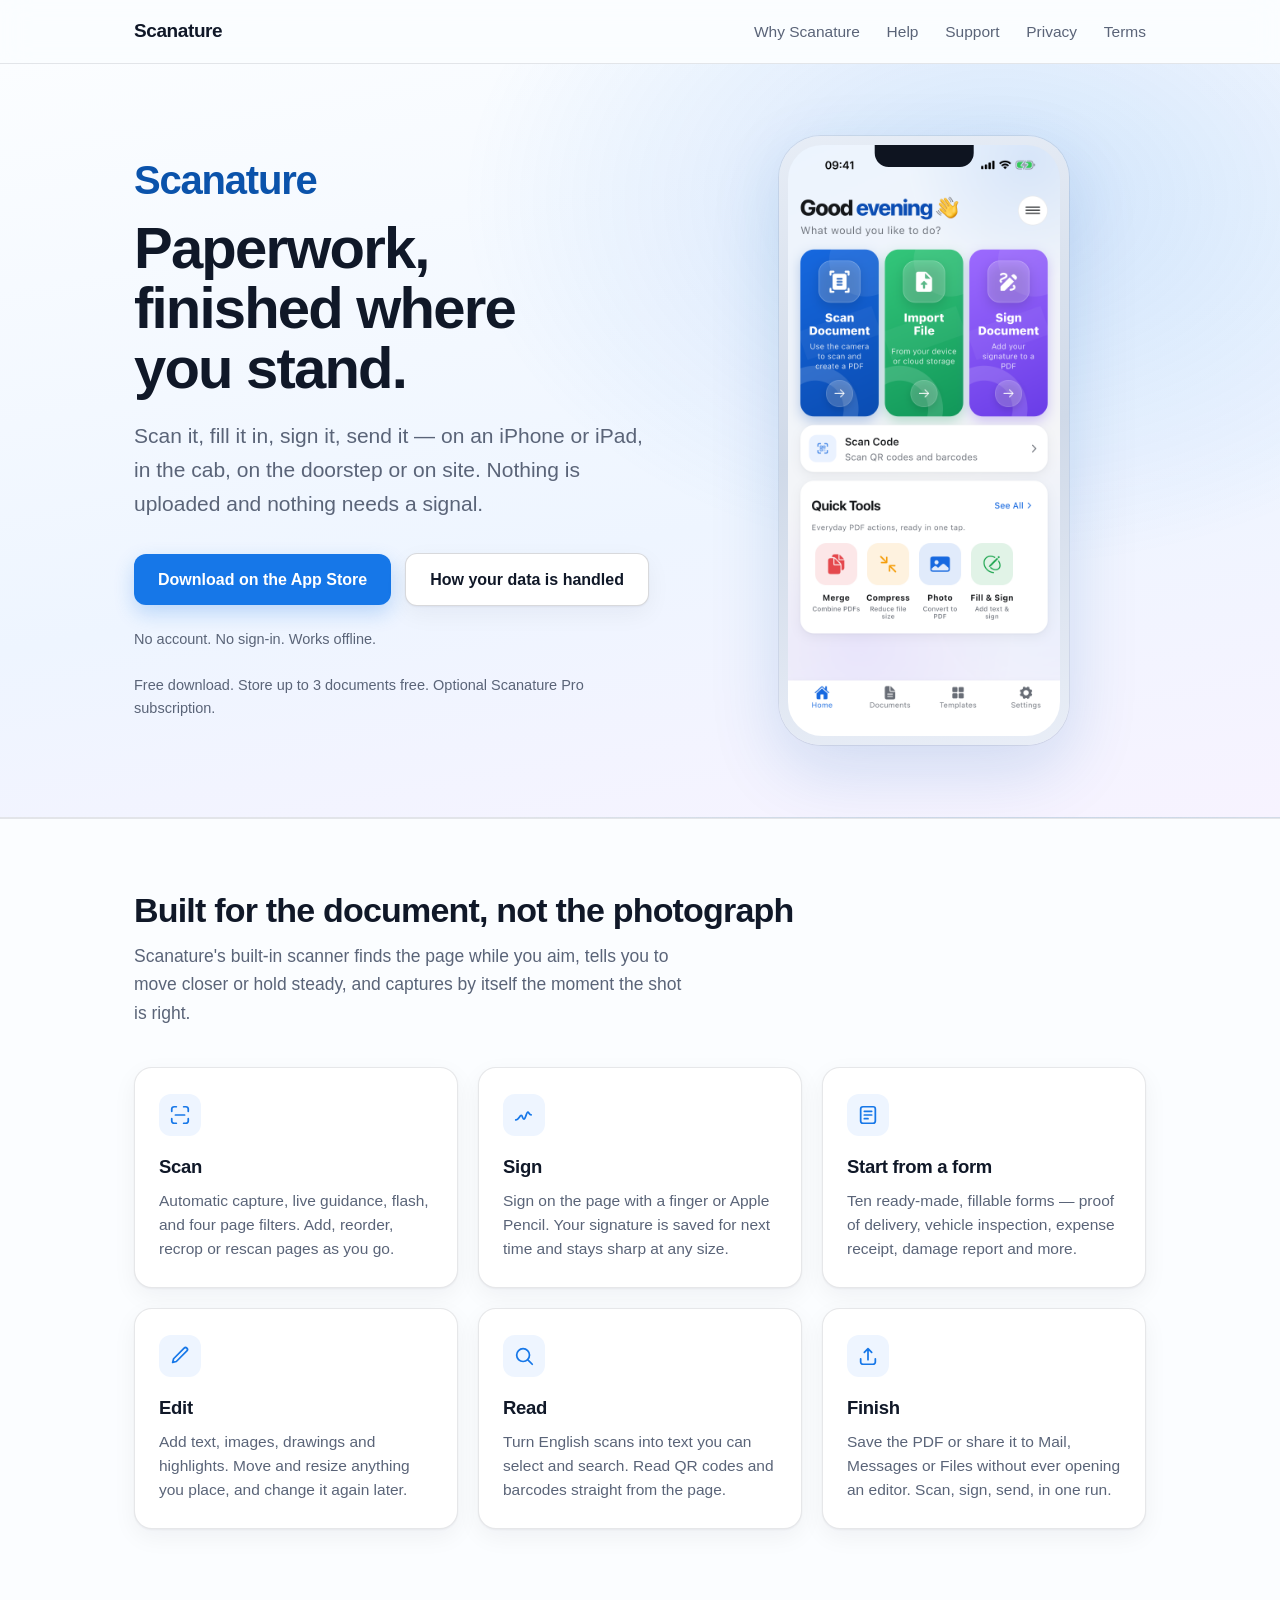
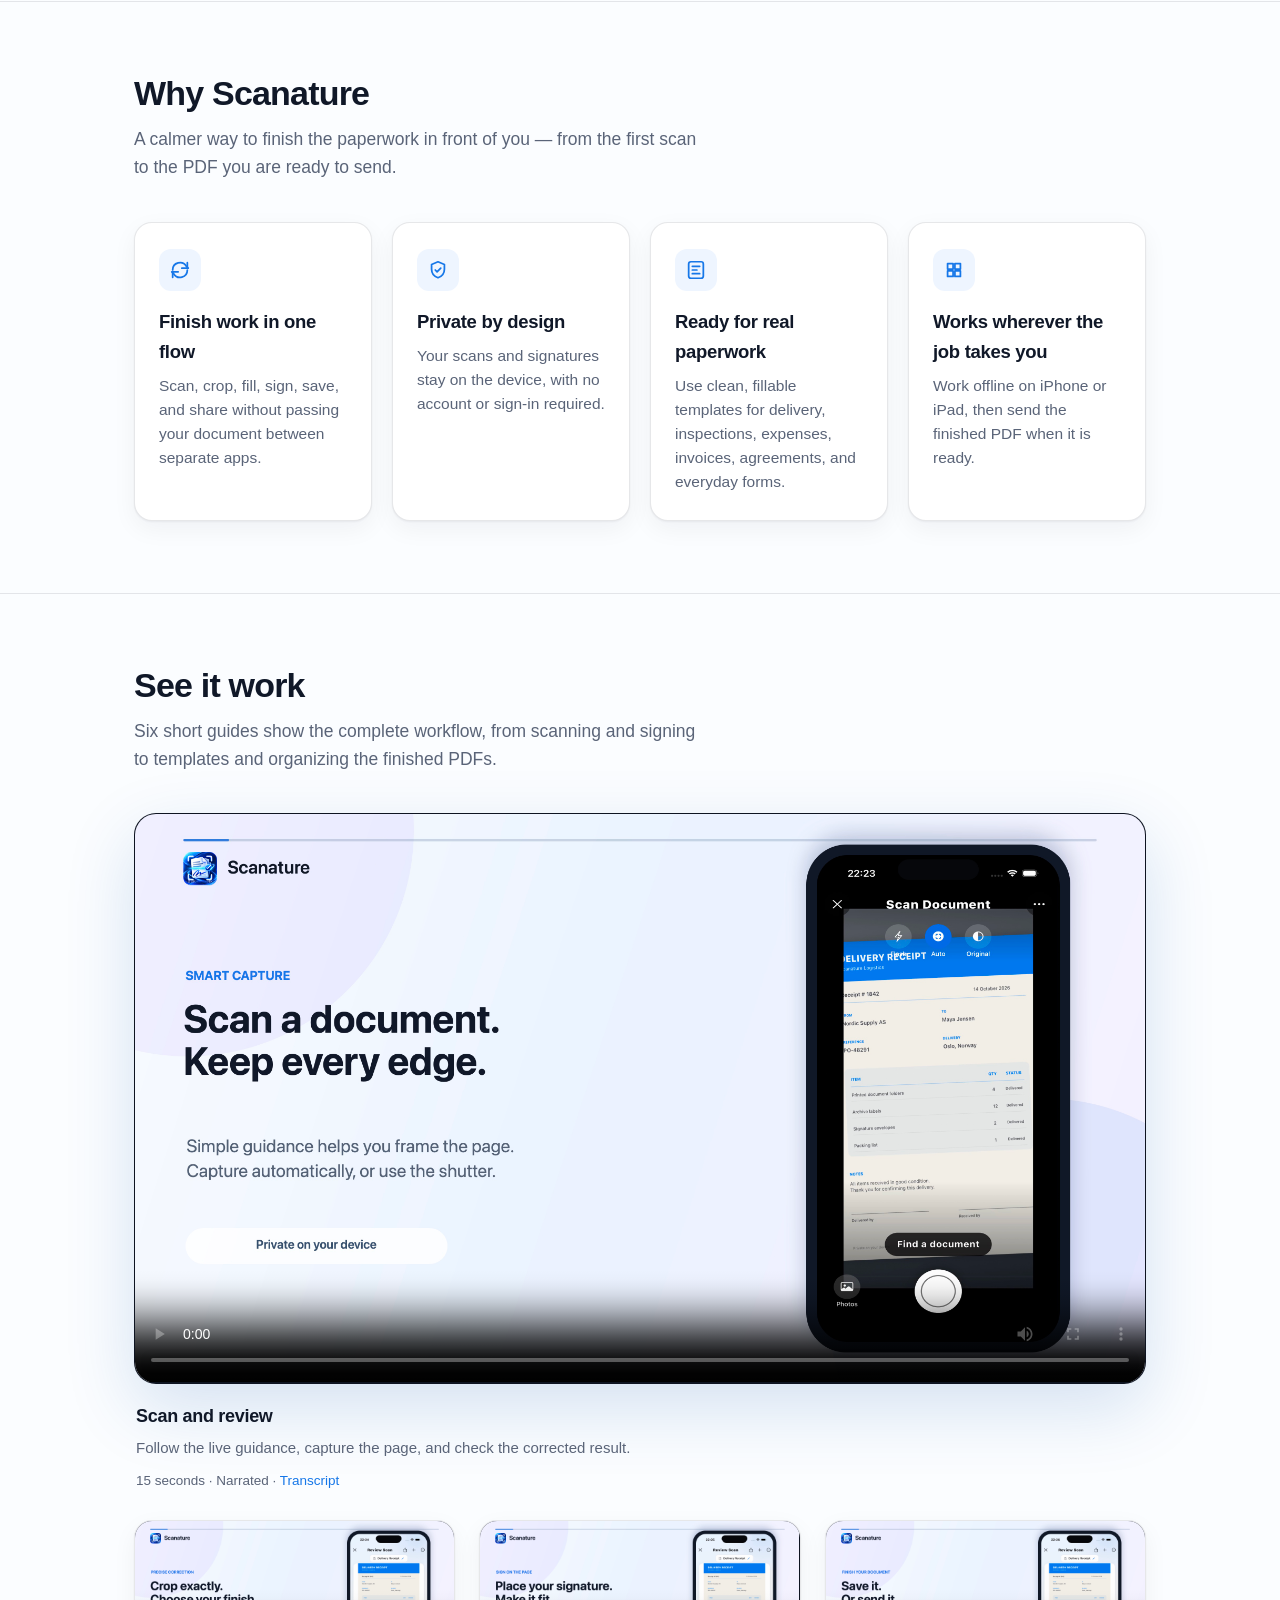
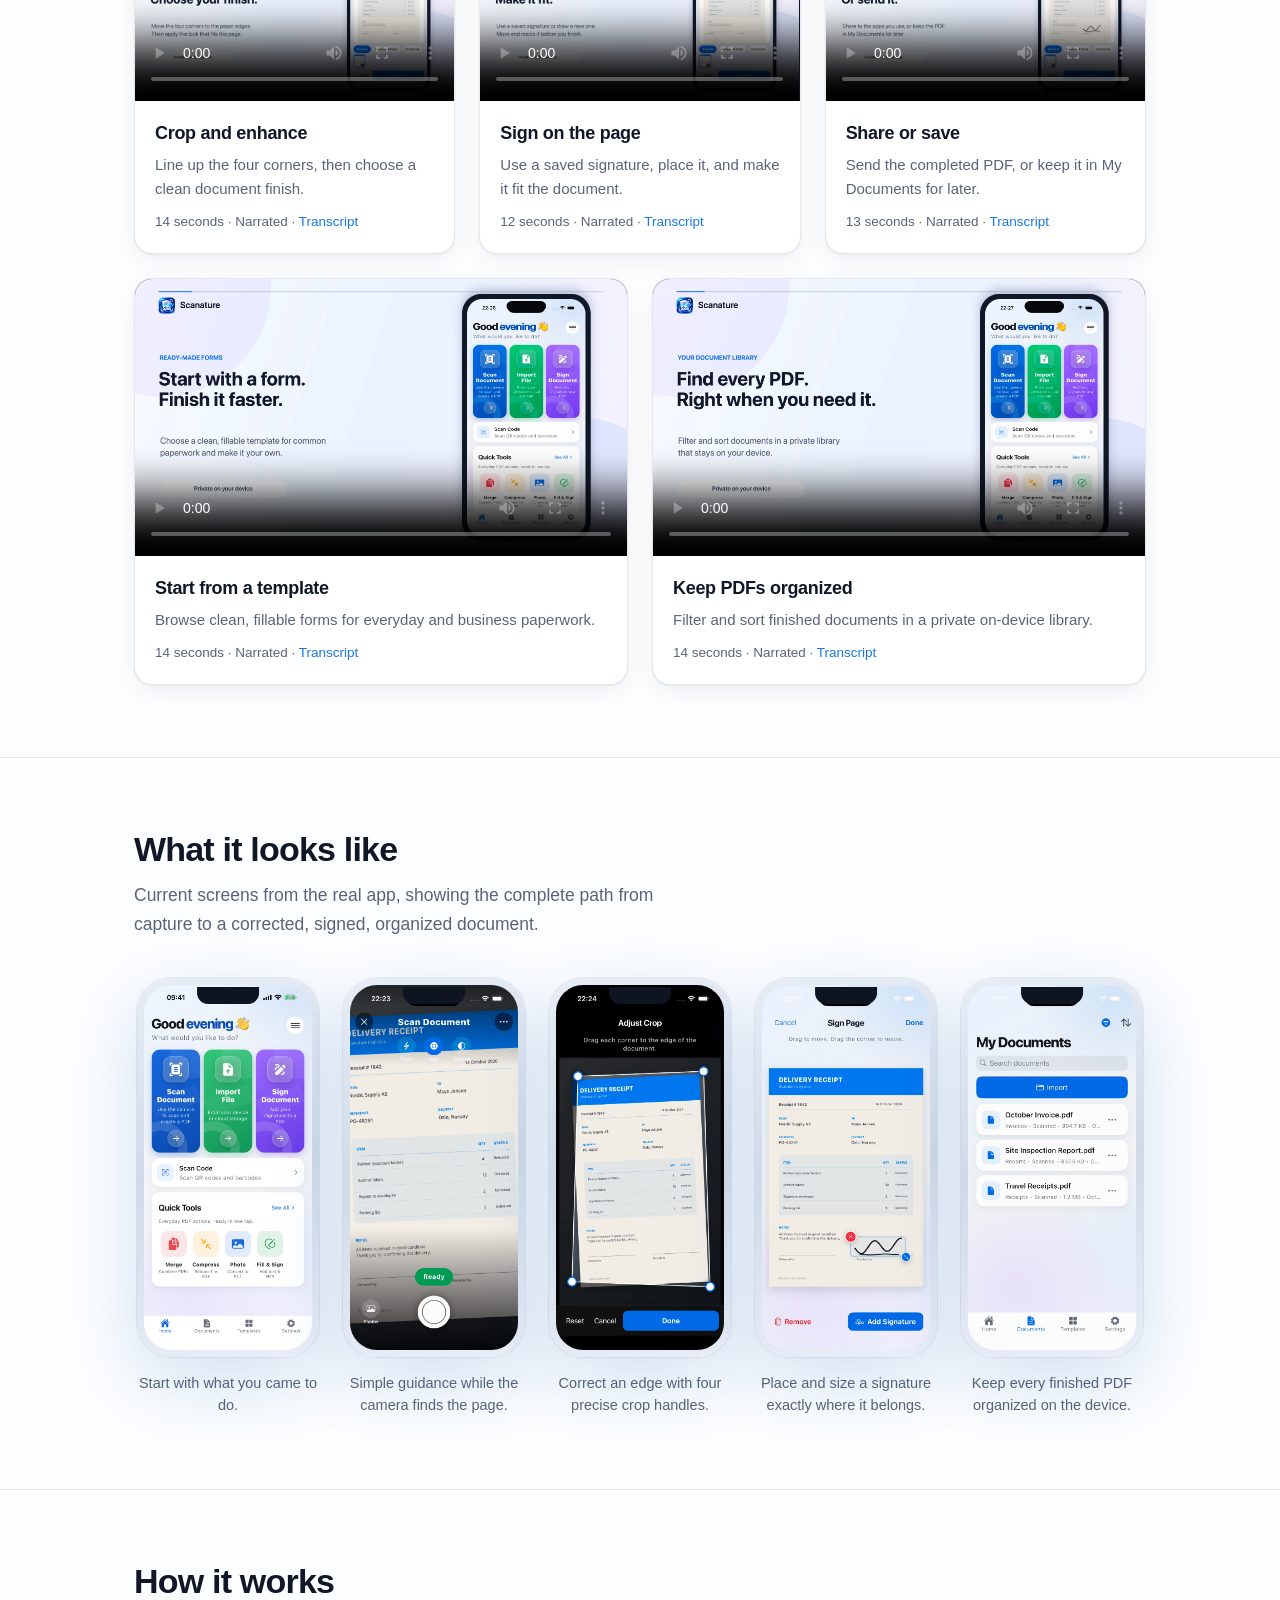
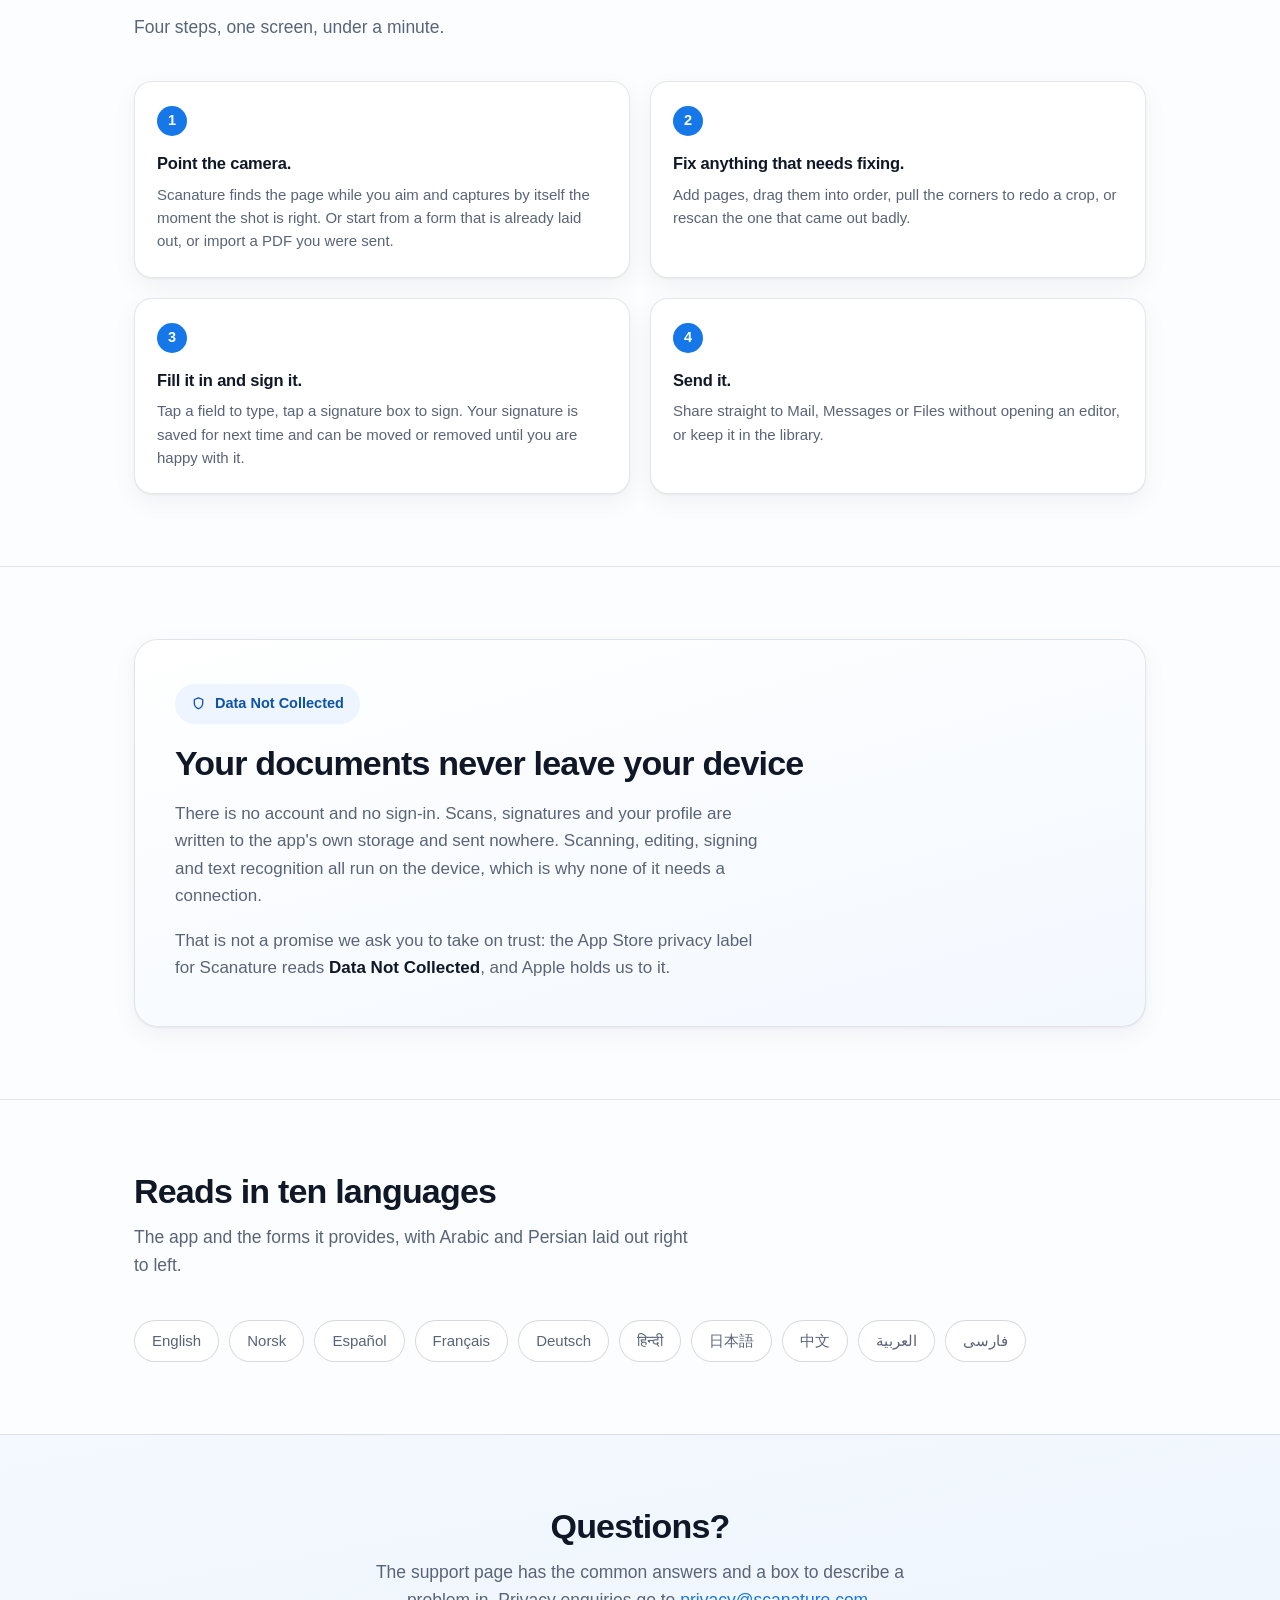
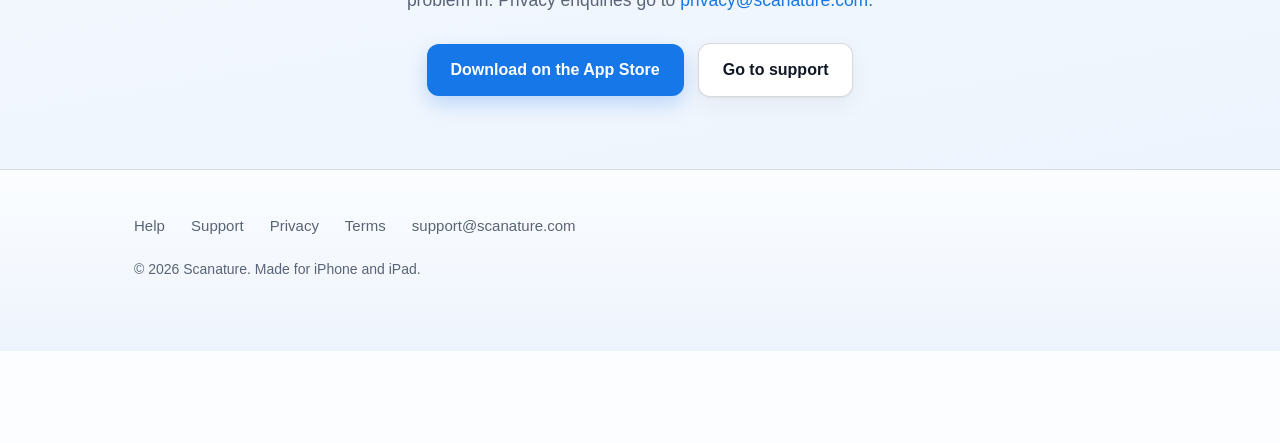
==== commit 9f1d6544: "Add App Store download buttons to homepage" ====
--- a/index.html
+++ b/index.html
@@ -343,6 +343,7 @@
       }
       .closing .wrap { text-align: center; }
       .closing .section-lede { margin-left: auto; margin-right: auto; margin-bottom: 28px; }
+      .closing .cta { justify-content: center; }
 
       footer.site {
         border-top: 1px solid var(--line);
@@ -381,10 +382,11 @@
               needs a signal.
             </p>
             <div class="cta">
-              <a class="button" href="support.html">Get support</a>
+              <a class="button" href="https://apps.apple.com/app/id6797938048">Download on the App Store</a>
               <a class="button secondary" href="privacy.html">How your data is handled</a>
             </div>
             <p class="hero-note">No account. No sign-in. Works offline.</p>
+            <p class="hero-note">Free download. Store up to 3 documents free. Optional Scanature Pro subscription.</p>
           </div>
           <div class="hero-shot">
             <div class="phone">
@@ -754,7 +756,10 @@
             problem in. Privacy enquiries go to
             <a href="mailto:privacy@scanature.com">privacy@scanature.com</a>.
           </p>
-          <a class="button" href="support.html">Go to support</a>
+          <div class="cta">
+            <a class="button" href="https://apps.apple.com/app/id6797938048">Download on the App Store</a>
+            <a class="button secondary" href="support.html">Go to support</a>
+          </div>
         </div>
       </section>
     </main>
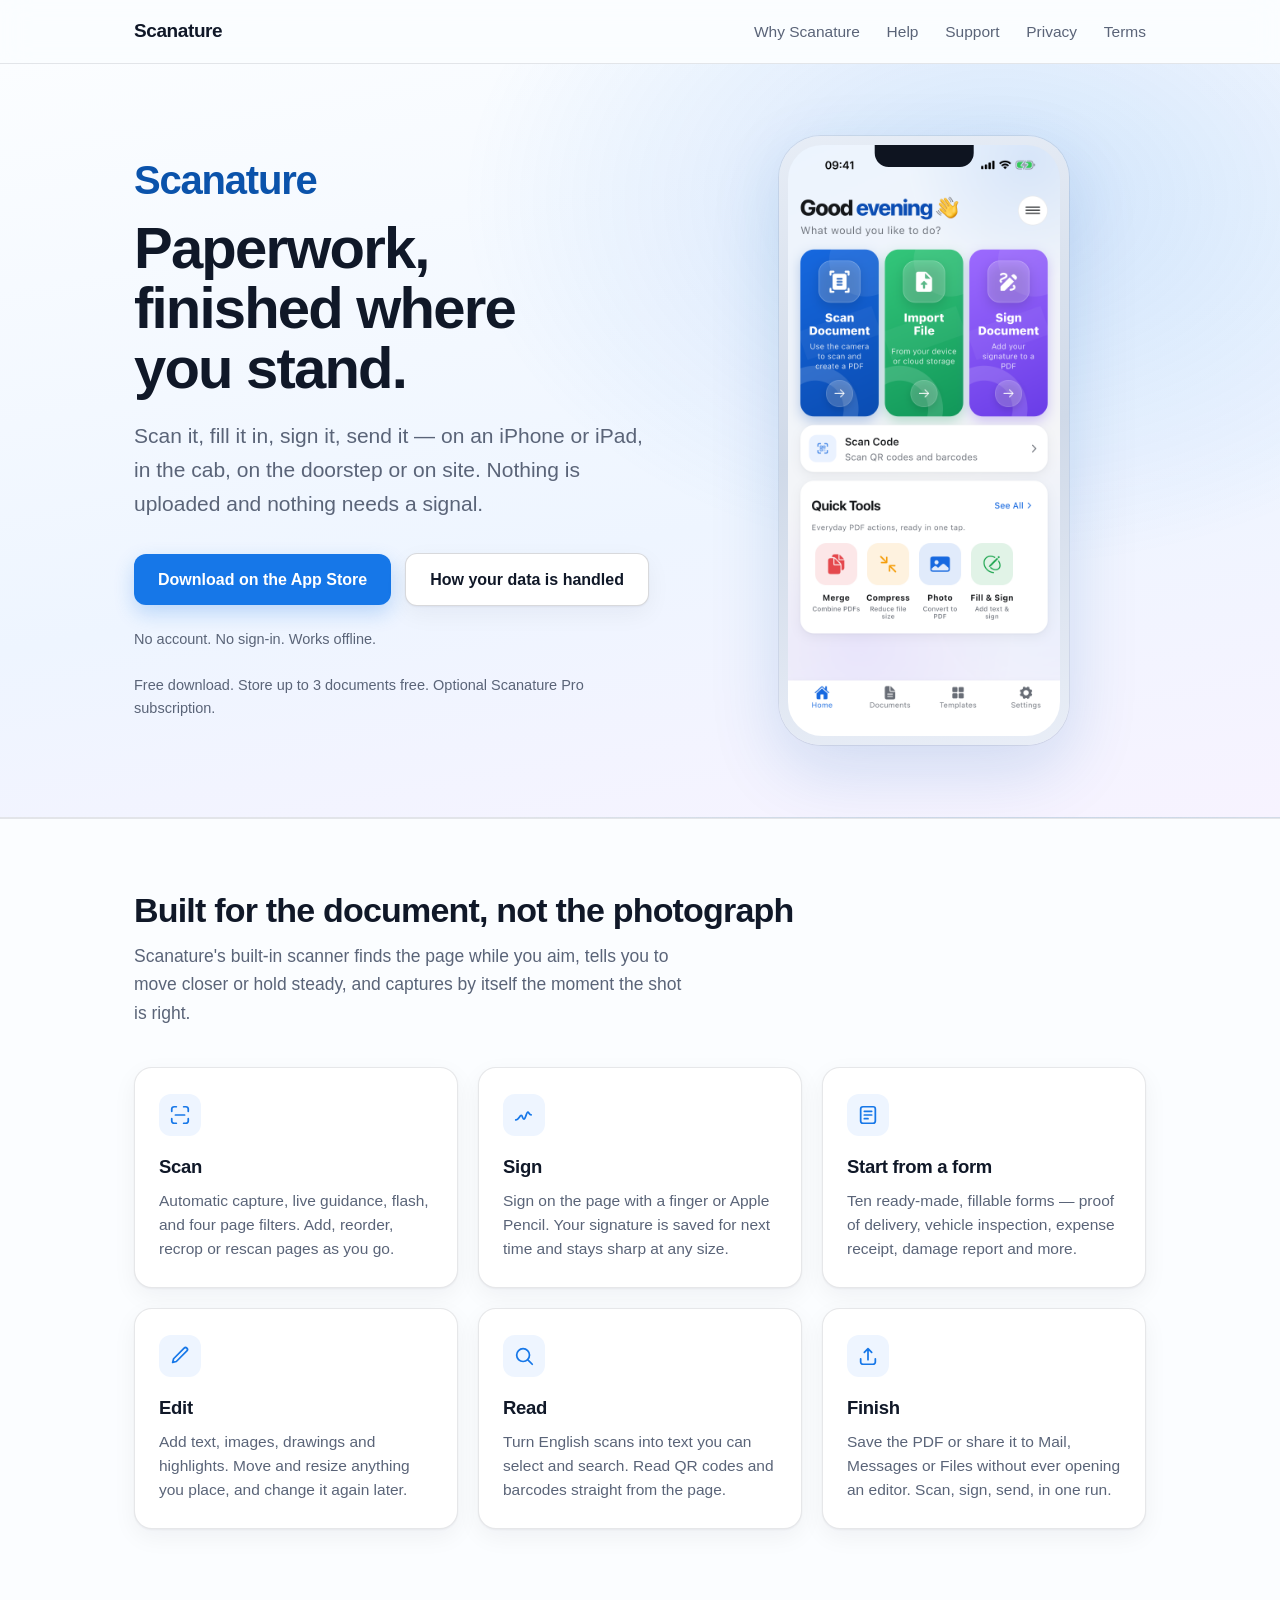
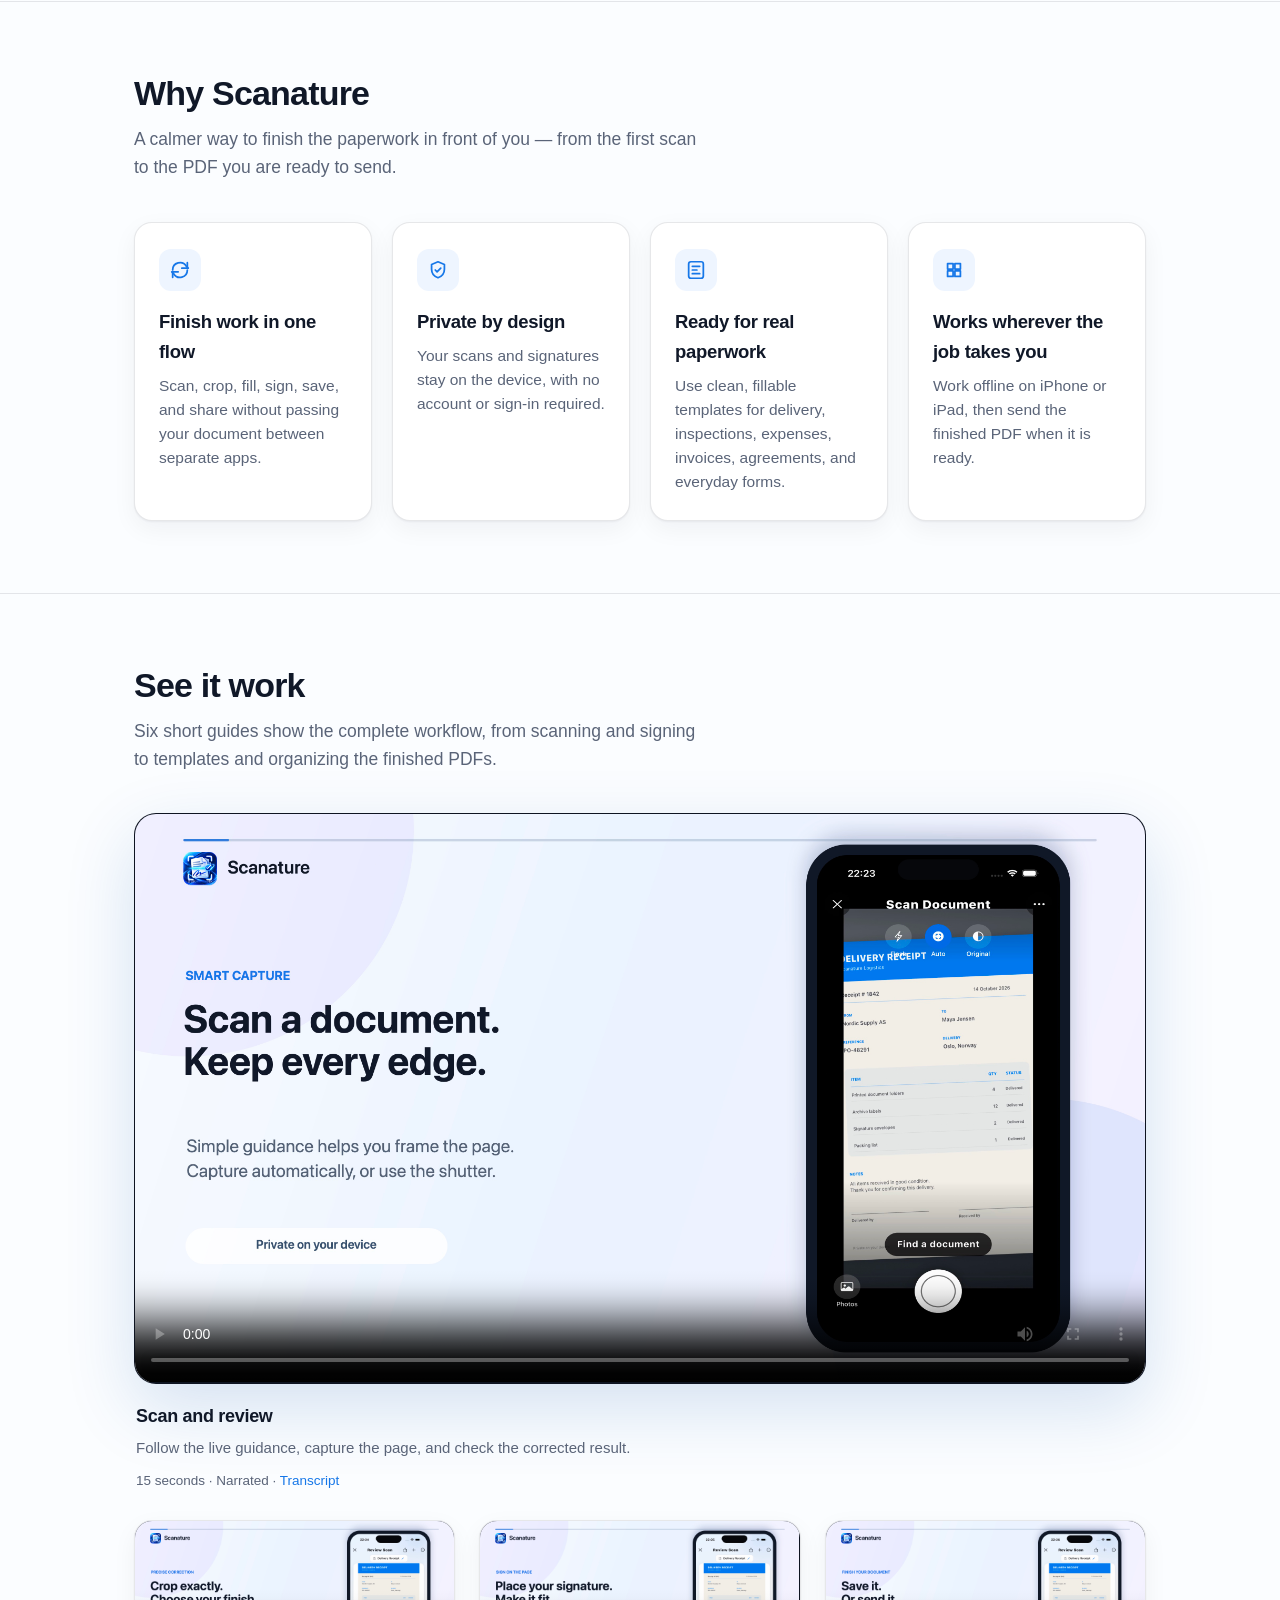
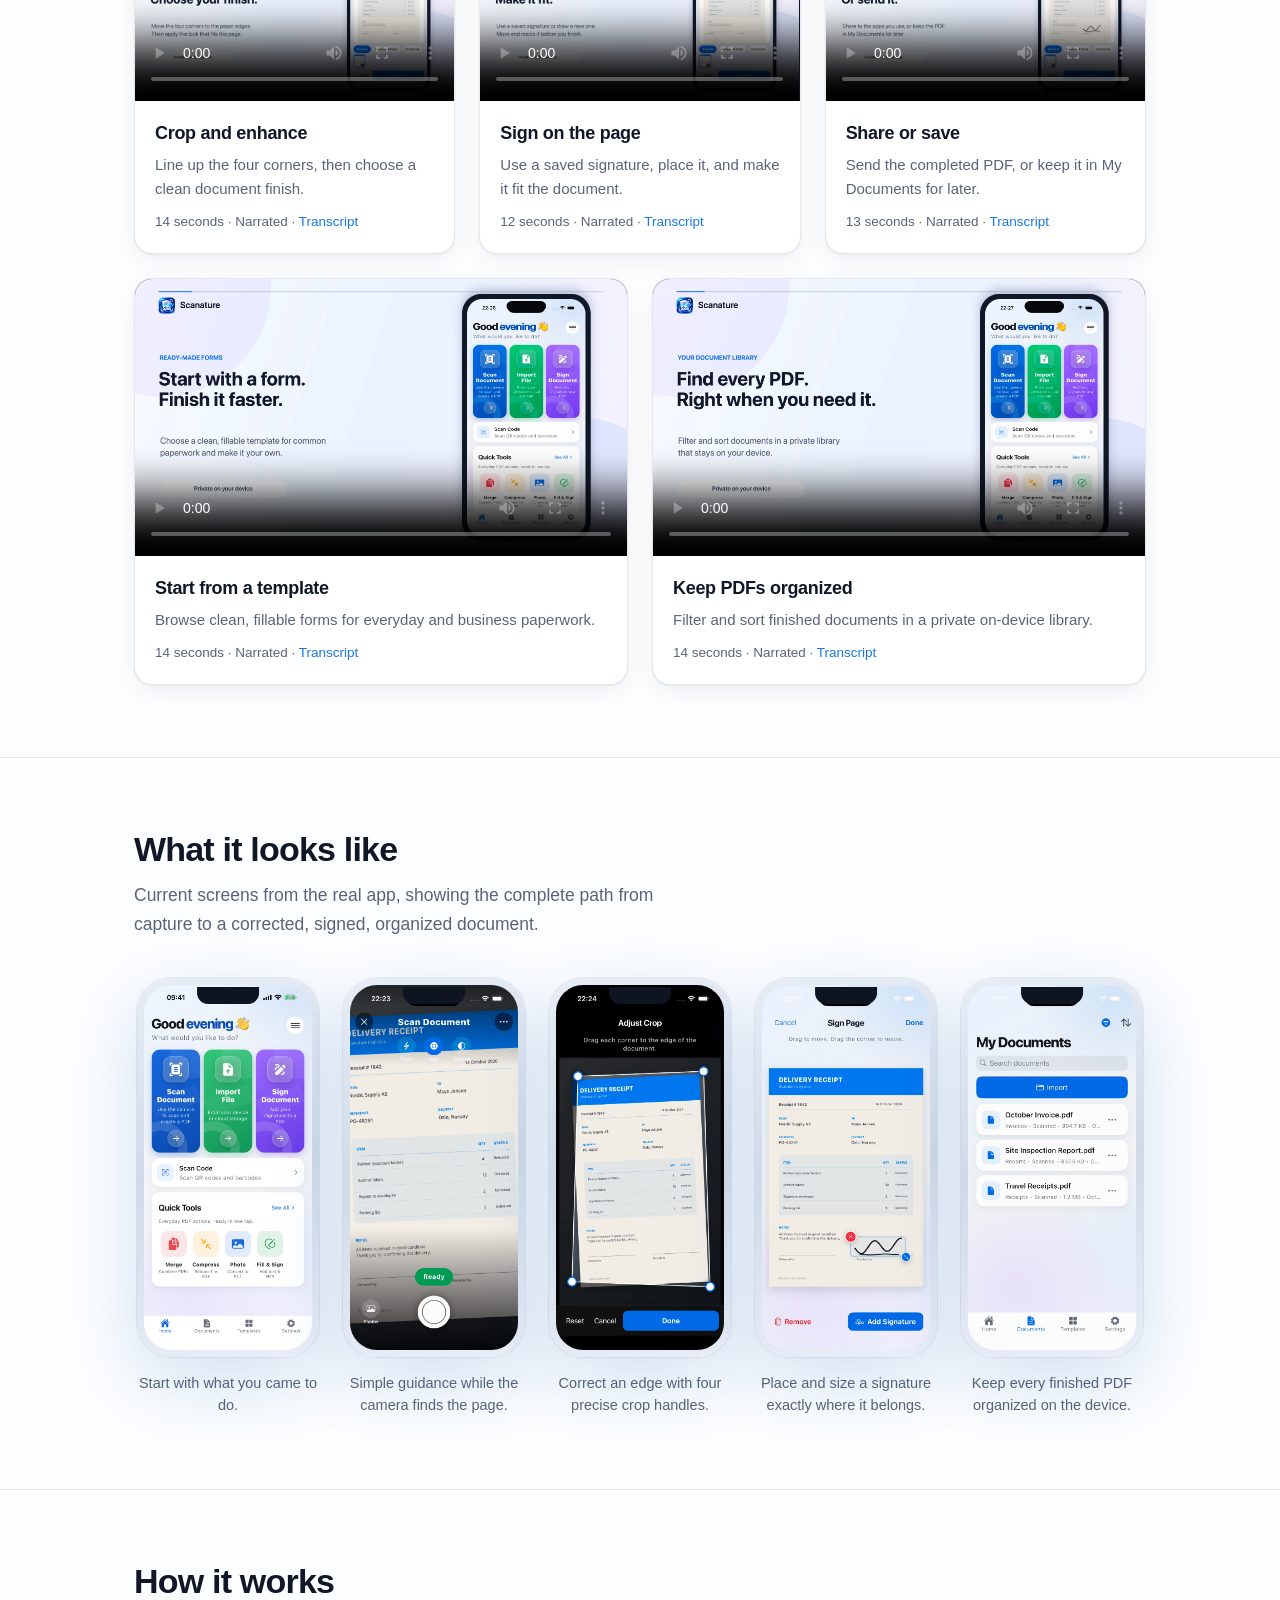
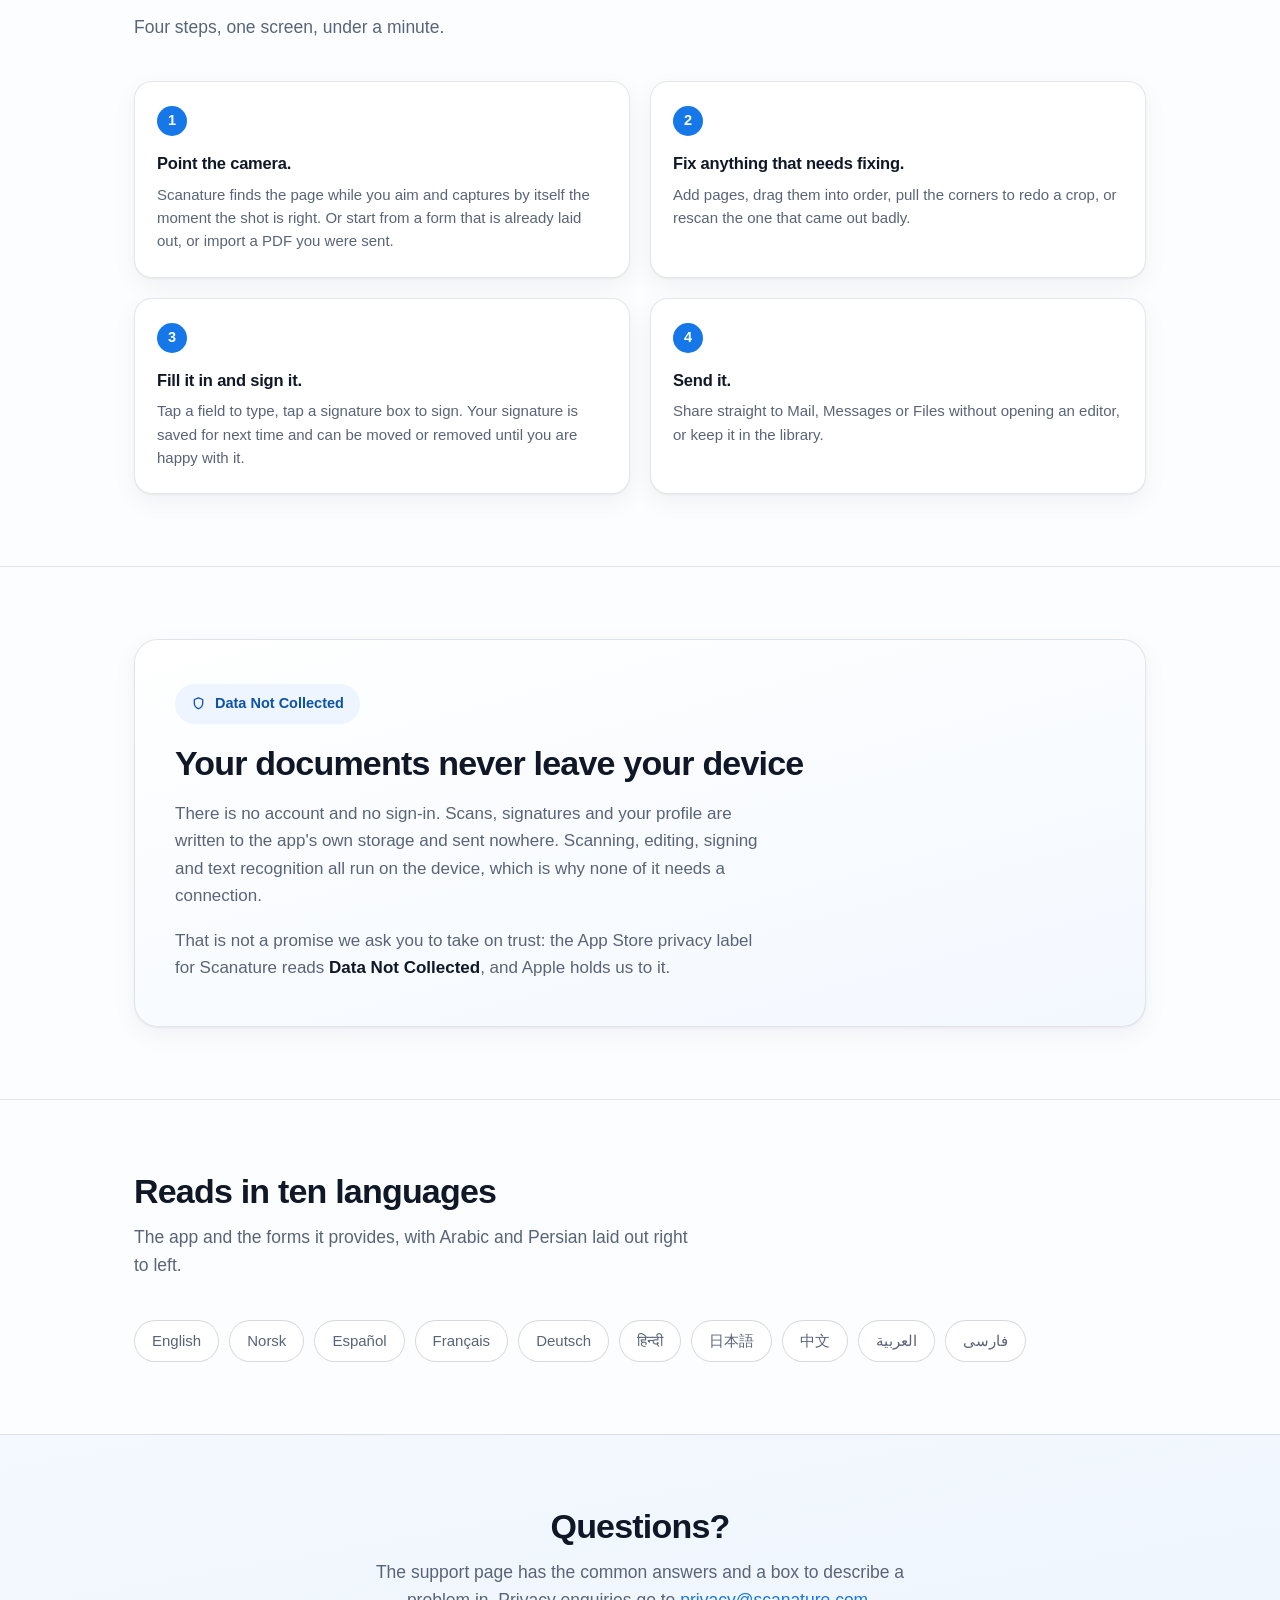
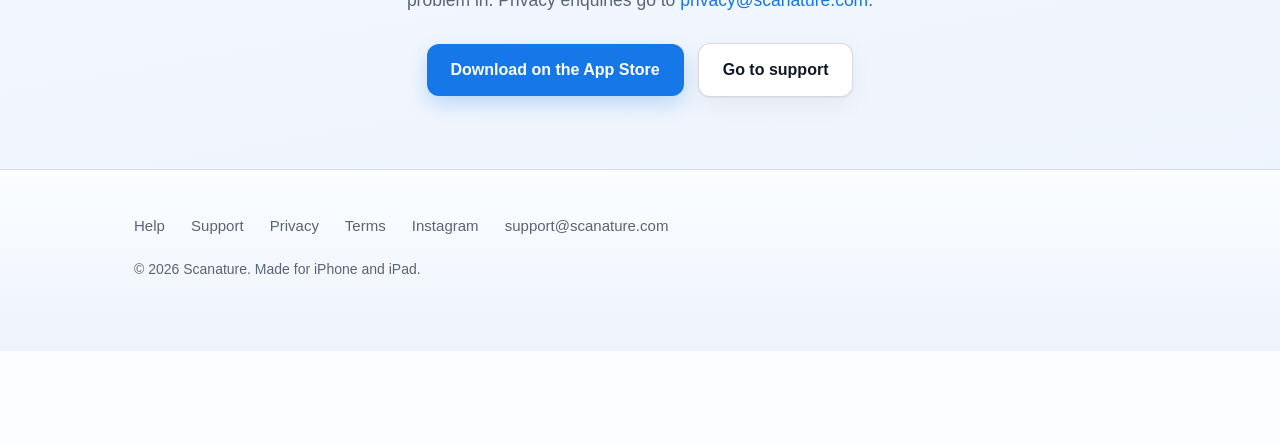
==== commit f7dcece2: "Link the footer to Instagram The App Store listing sends people here, and the account had no way of " ====
--- a/index.html
+++ b/index.html
@@ -770,6 +770,7 @@
         <a href="support.html">Support</a>
         <a href="privacy.html">Privacy</a>
         <a href="terms.html">Terms</a>
+        <a href="https://www.instagram.com/scanatureapp/" rel="me">Instagram</a>
         <a href="mailto:support@scanature.com">support@scanature.com</a>
         <p class="legal">&copy; 2026 Scanature. Made for iPhone and iPad.</p>
       </div>
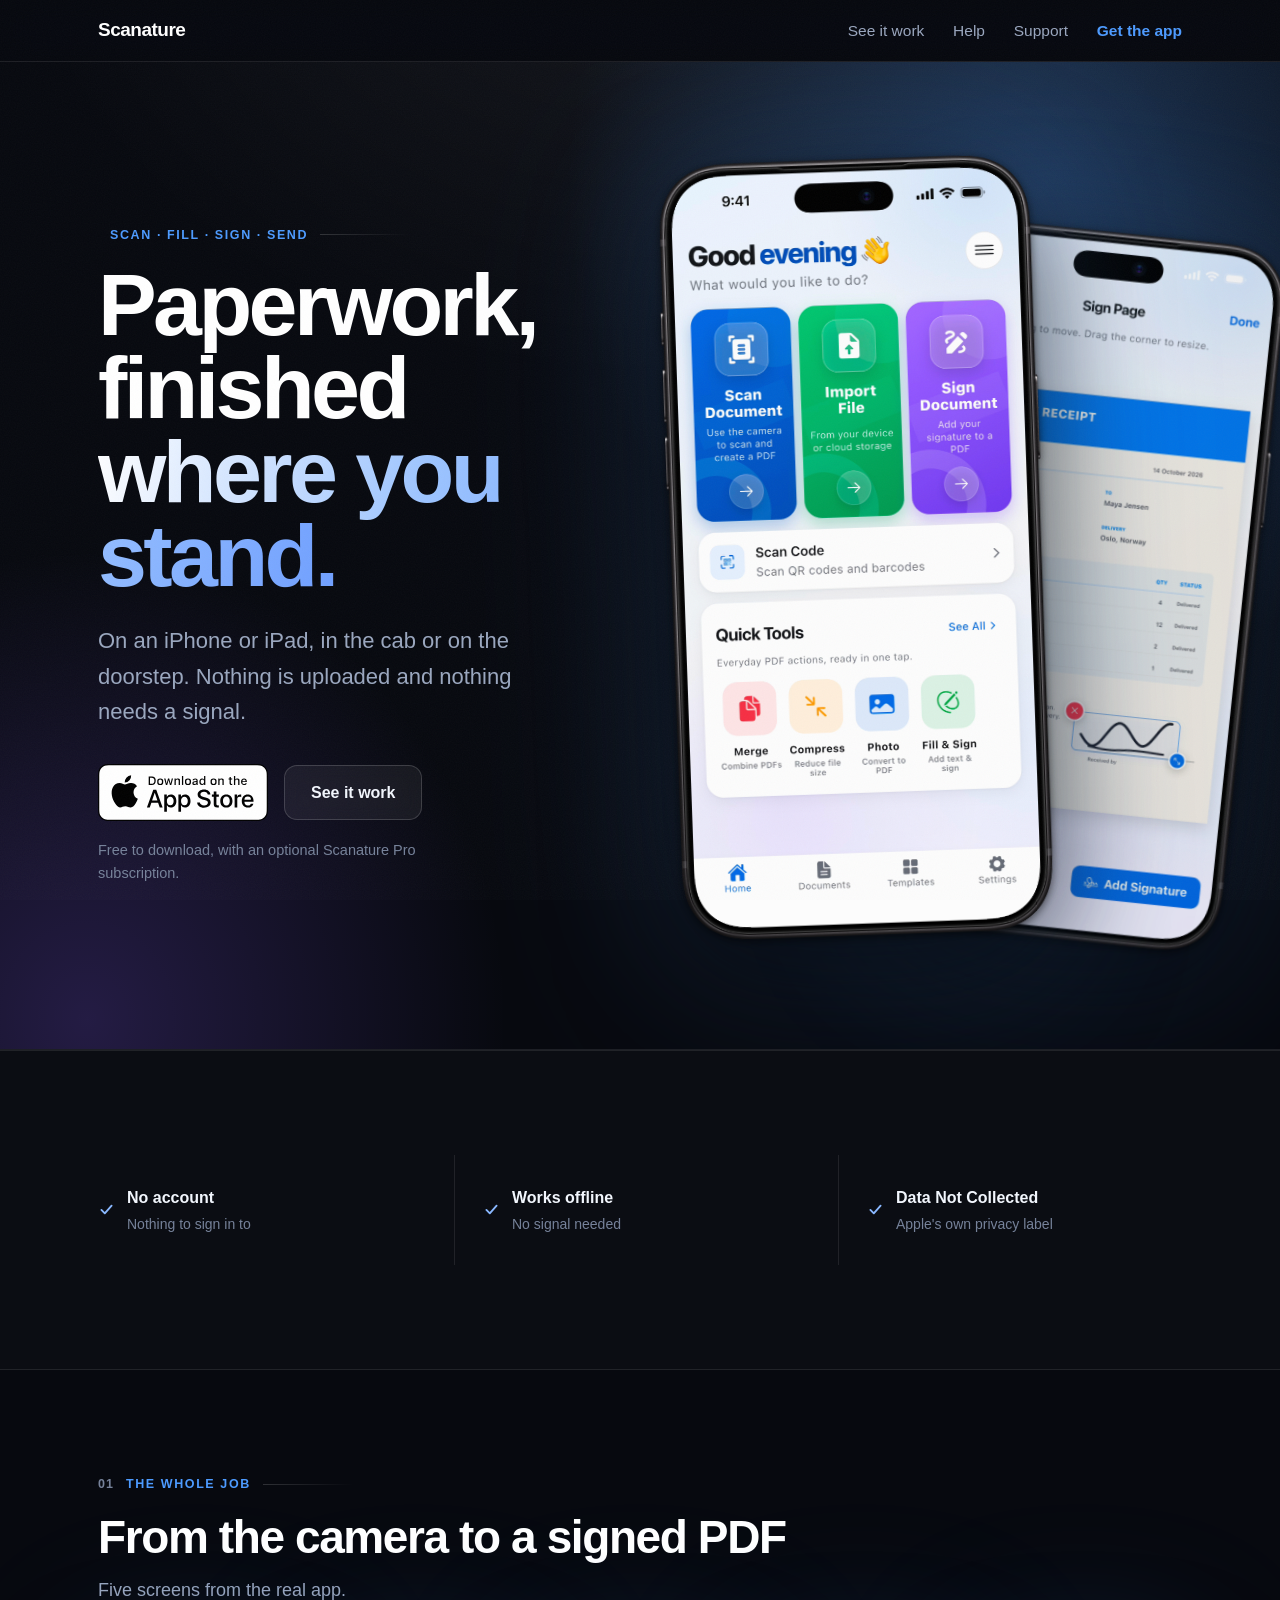
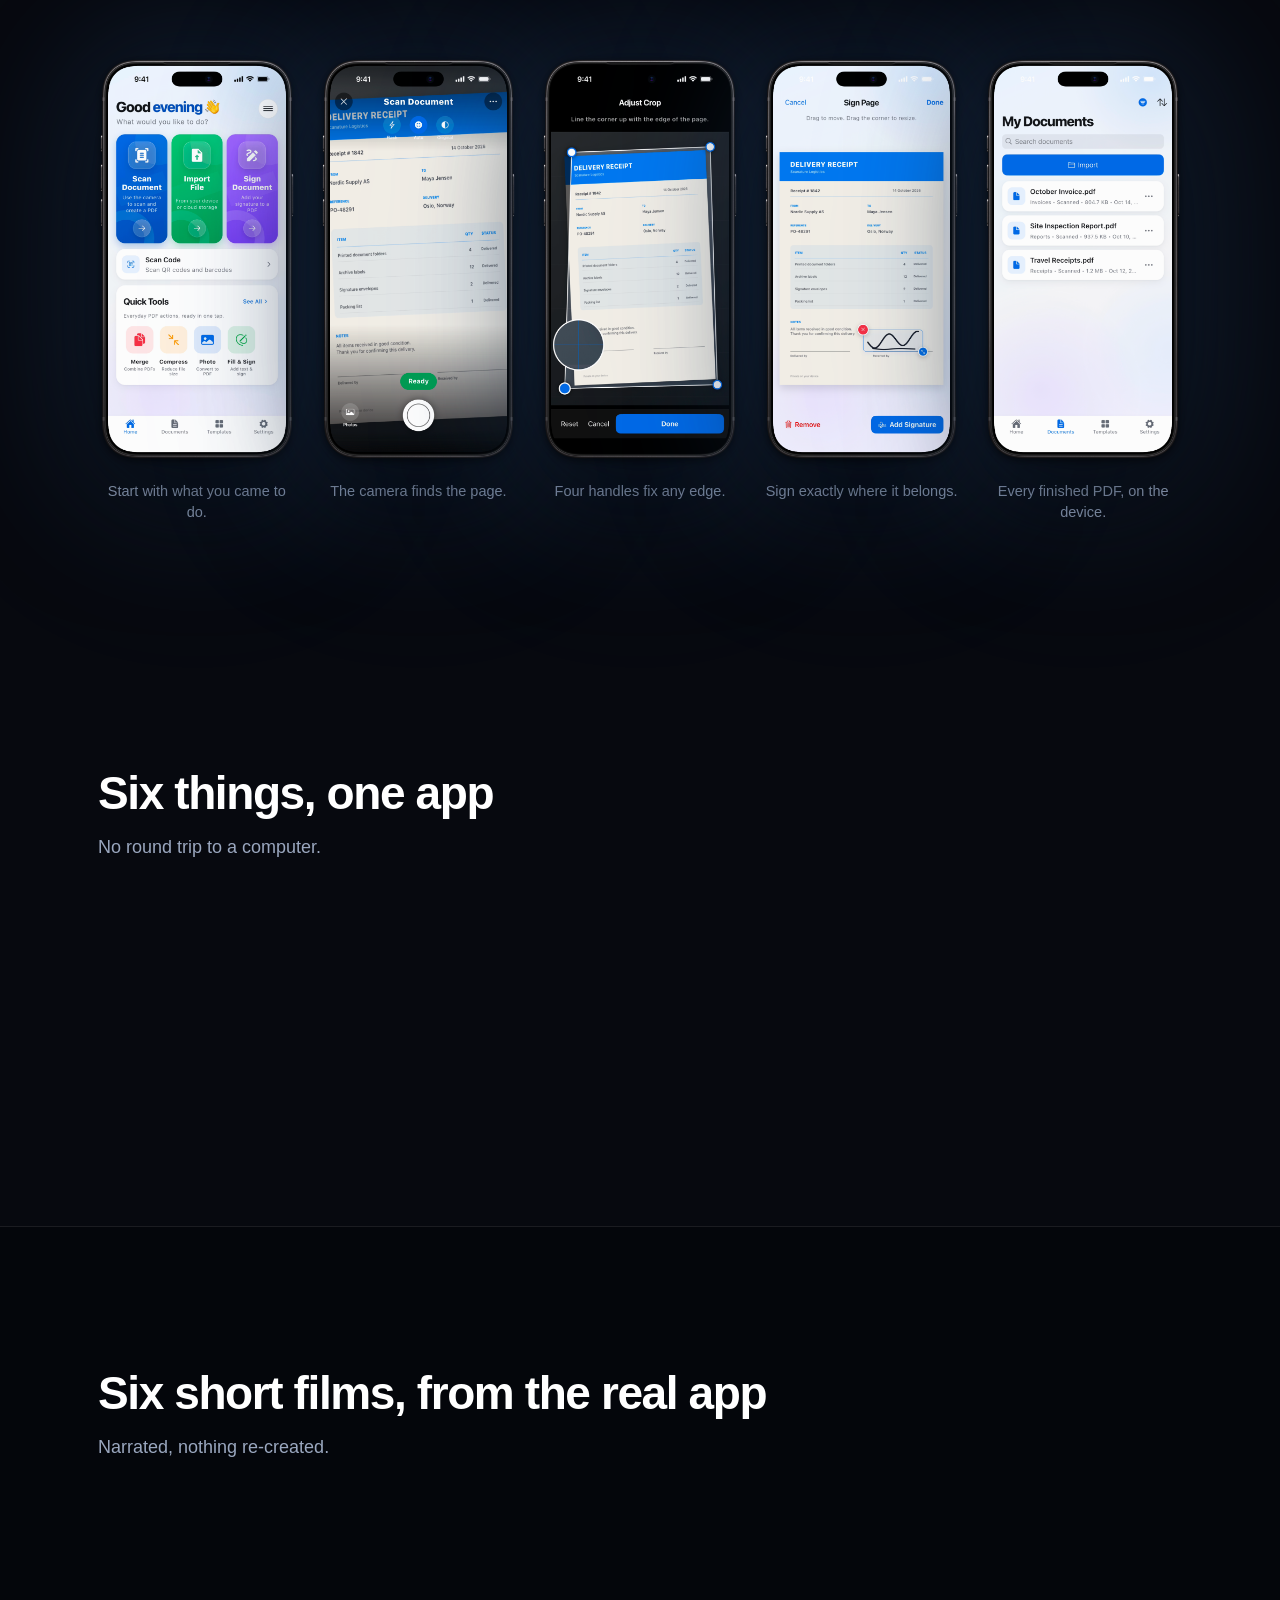
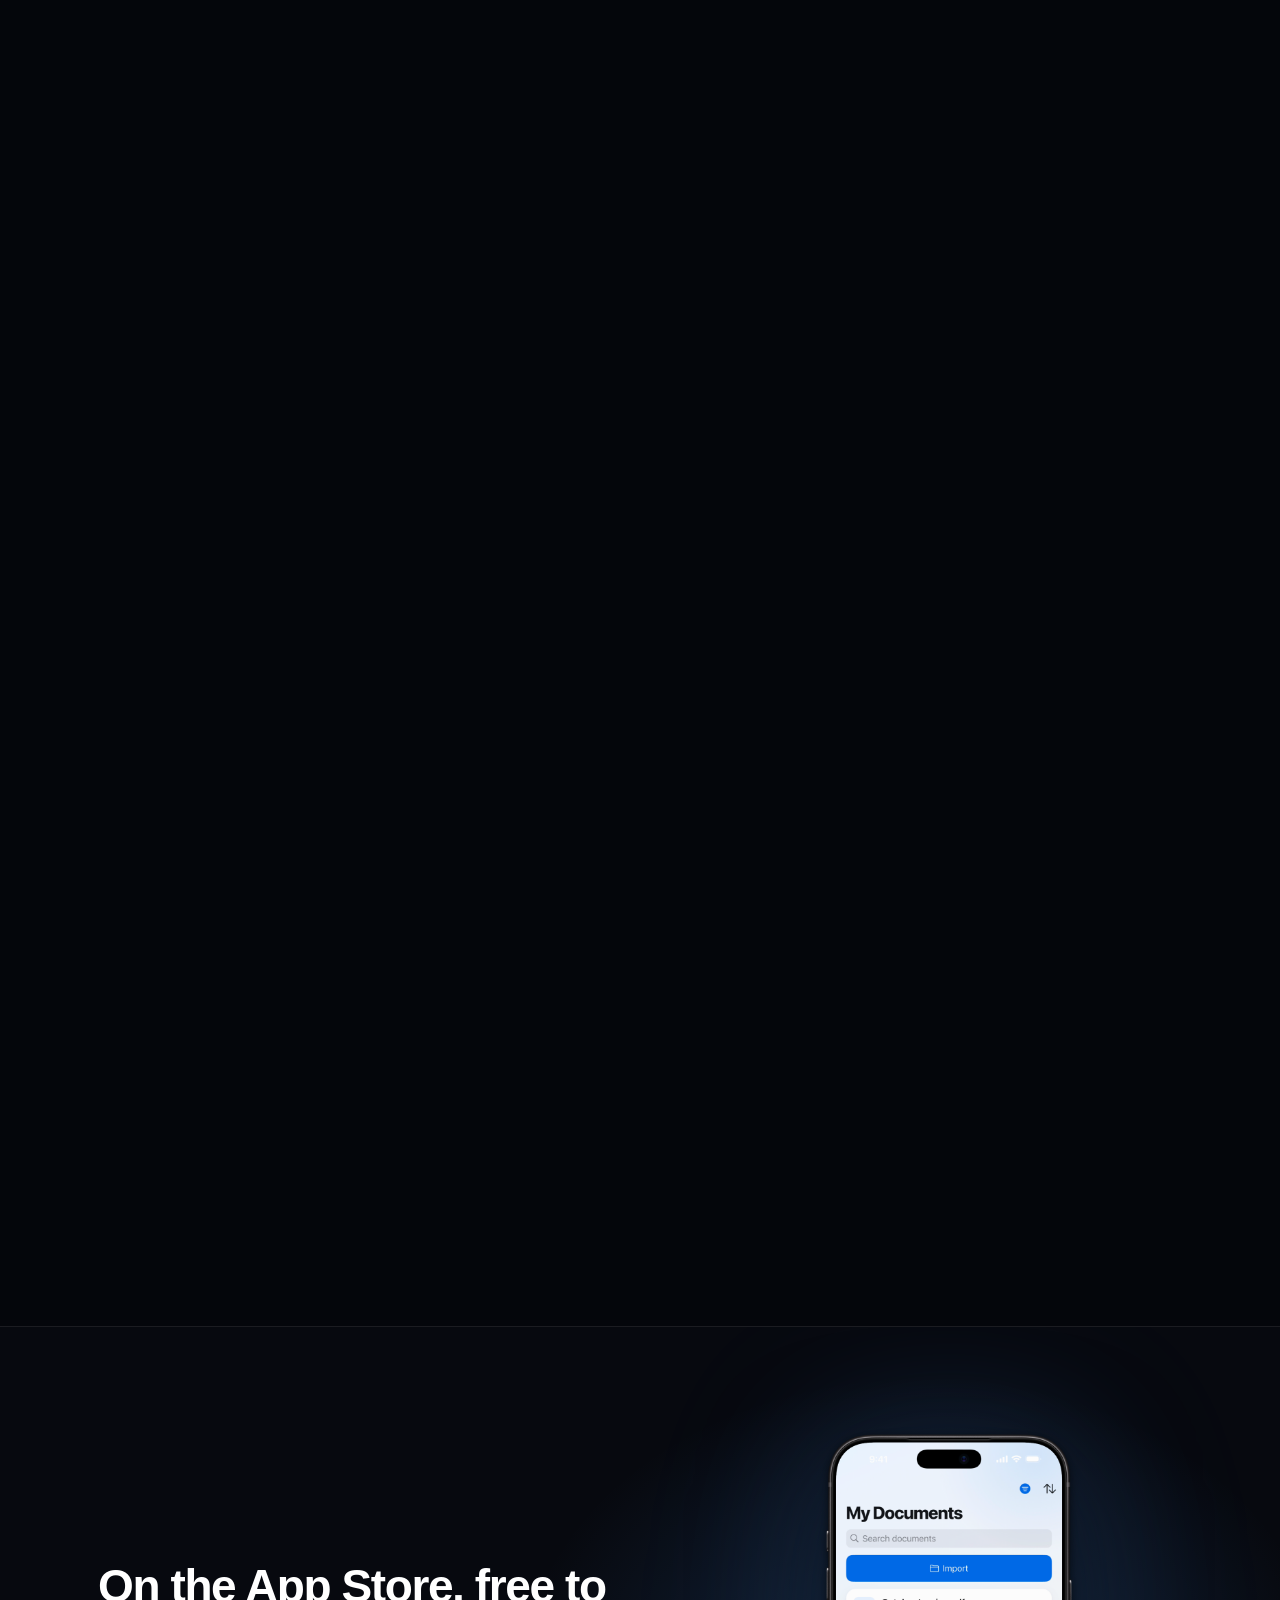
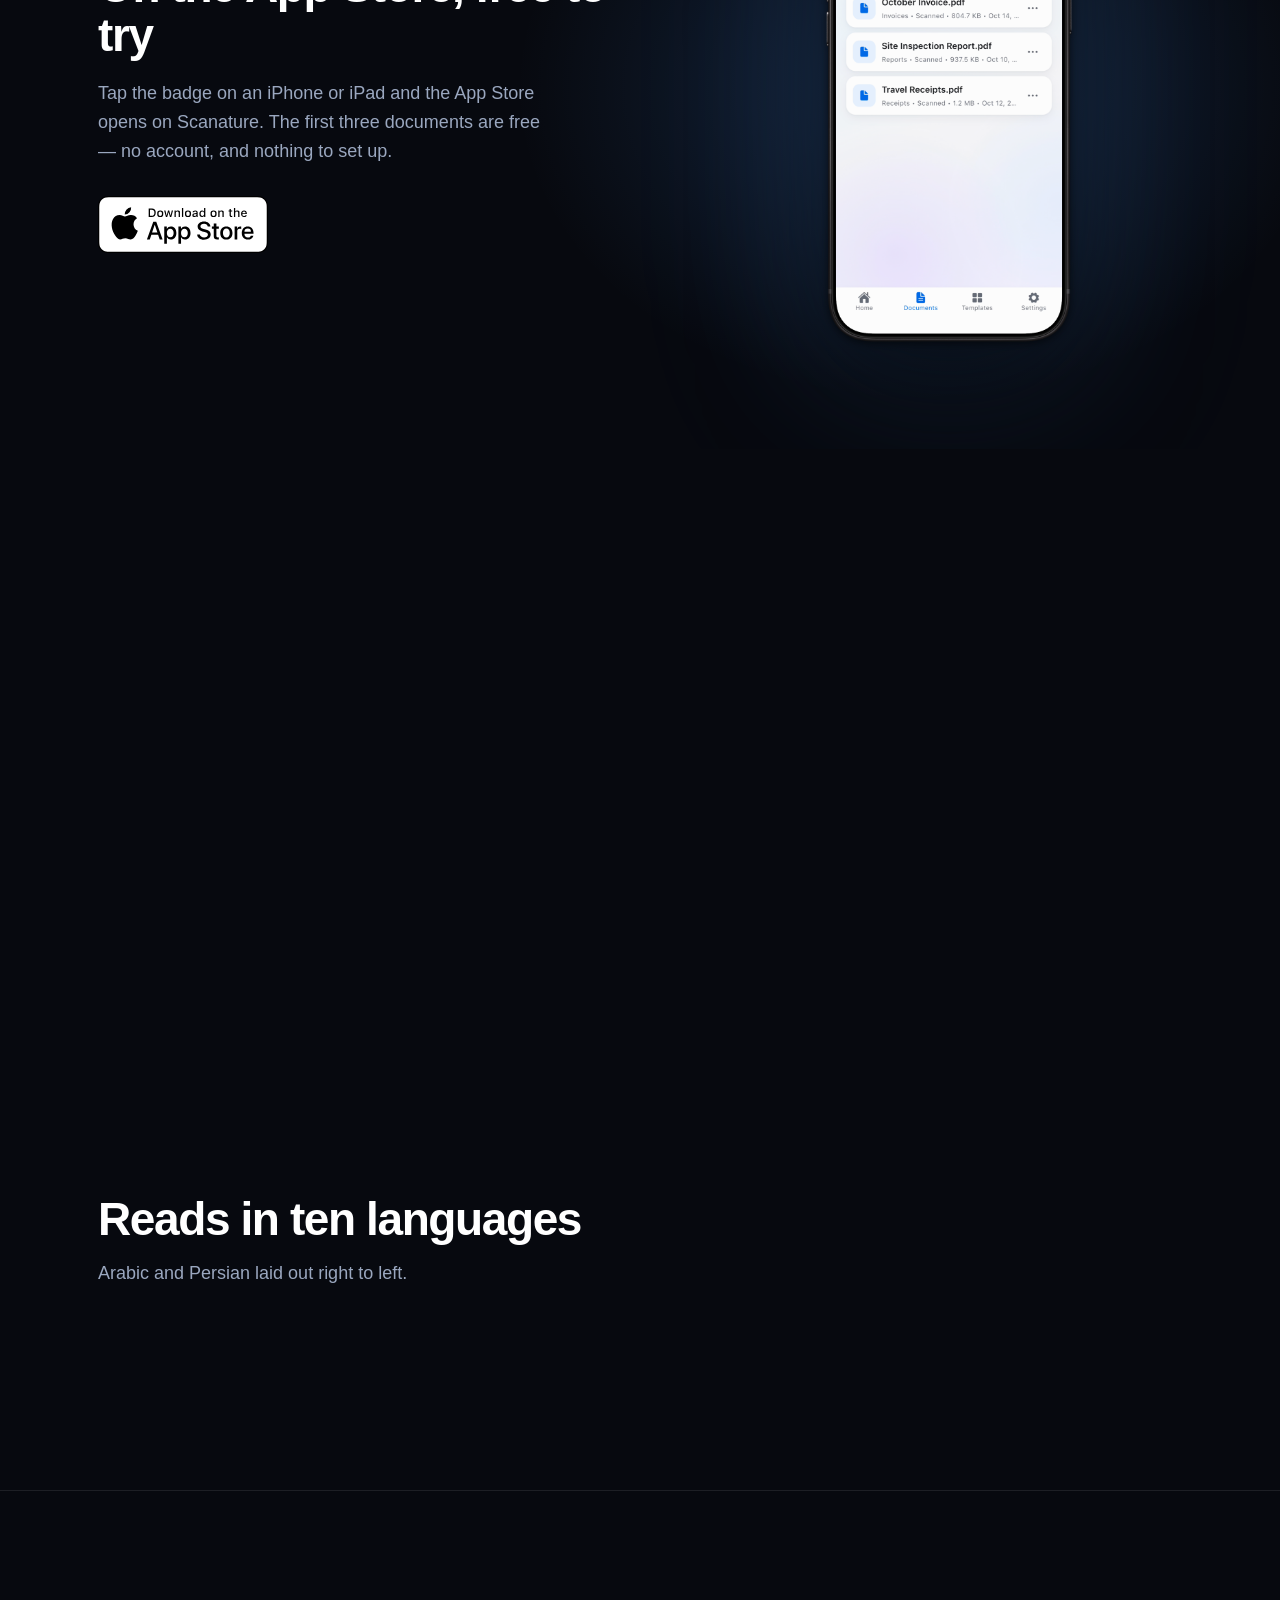
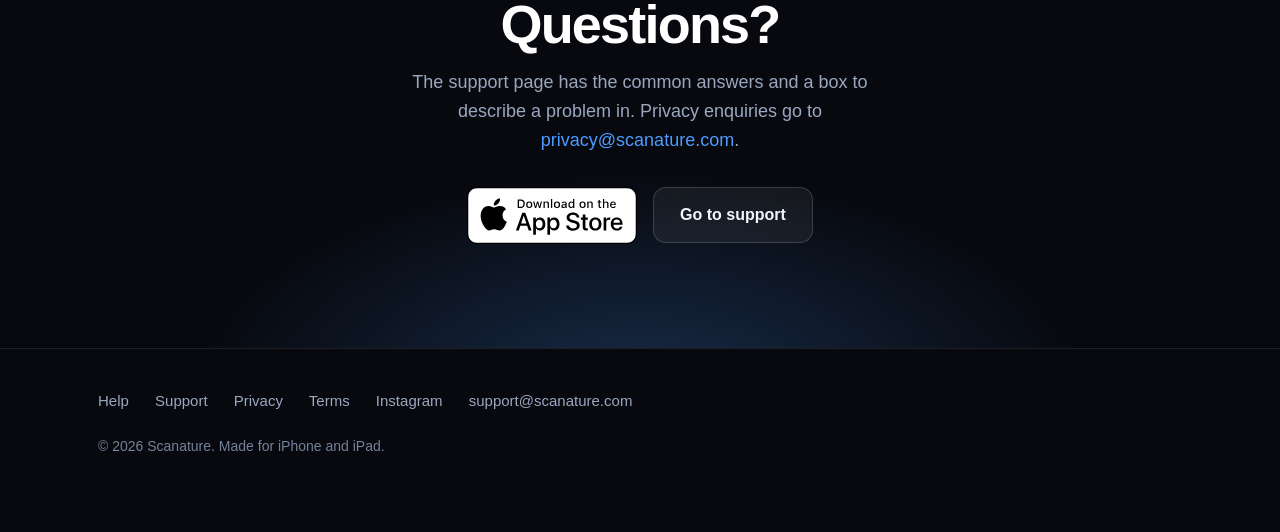
==== commit 640ae907: "Dark skin, real iPhone frames, clean films Apple's iPhone 18 Pro Max artwork replaces the rounded re" ====
--- a/index.html
+++ b/index.html
@@ -4,368 +4,324 @@
     <meta charset="utf-8">
     <meta name="viewport" content="width=device-width, initial-scale=1">
     <meta name="description" content="Scanature scans, fills, signs and shares PDF documents on iPhone and iPad. Everything stays on your device.">
-    <meta name="theme-color" content="#f8fbff">
+    <meta name="theme-color" content="#07090f">
     <meta property="og:title" content="Scanature — paperwork, finished where you stand">
     <meta property="og:description" content="Scan it, fill it in, sign it, send it. Everything stays on your device.">
     <meta property="og:type" content="website">
     <meta property="og:url" content="https://scanature.com/">
-    <meta property="og:image" content="https://scanature.com/images/1-home.png">
+    <meta property="og:image" content="https://scanature.com/images/framed/1-home.png">
     <title>Scanature — Scan &amp; Sign PDF</title>
     <style>
       :root {
-        color-scheme: light;
-        --accent: #1677e8;
-        --accent-deep: #0b53ab;
-        --ink: #101828;
-        --muted: #5a6478;
-        --line: rgba(16, 24, 40, 0.10);
-        --line-strong: rgba(16, 24, 40, 0.16);
-        --panel: #ffffff;
-        --tint: #eef5ff;
-        --shadow-sm: 0 1px 2px rgba(16, 24, 40, 0.05), 0 8px 24px rgba(16, 24, 40, 0.05);
-        --shadow-lg: 0 24px 70px rgba(11, 83, 171, 0.16);
-        --radius: 18px;
+        color-scheme: dark;
+        --accent: #4d9bff;
+        --accent-soft: #8ab8ff;
+        --ink: #f2f6fd;
+        --muted: #9aa7bf;
+        --dim: #76829a;
+        --base: #07090f;
+        --panel: #10141f;
+        --line: rgba(255, 255, 255, 0.09);
+        --line-strong: rgba(255, 255, 255, 0.16);
+        /* One glow for every device on the page. Light appears to come from
+           behind the phone, which is what lifts a product shot off a dark
+           background instead of letting it sink into it. */
+        --lift: drop-shadow(0 2px 4px rgba(0, 0, 0, 0.55))
+                drop-shadow(0 34px 60px rgba(0, 0, 0, 0.65))
+                drop-shadow(0 0 70px rgba(77, 155, 255, 0.22));
       }
       * { box-sizing: border-box; }
       html { scroll-behavior: smooth; }
       @media (prefers-reduced-motion: reduce) {
         html { scroll-behavior: auto; }
         * { transition: none !important; animation: none !important; }
+        .js .reveal { opacity: 1 !important; transform: none !important; }
       }
       body {
         font: 17px/1.62 -apple-system, BlinkMacSystemFont, "SF Pro Text", "Segoe UI", Roboto, sans-serif;
         margin: 0;
         color: var(--ink);
-        background: #fbfdff;
+        background: var(--base);
         -webkit-font-smoothing: antialiased;
-        /* Safari on iPhone floats its toolbar over the bottom of the page and
-           lands on whatever is last. Leave it room. */
-        padding-bottom: calc(92px + env(safe-area-inset-bottom, 0px));
-      }
-      .wrap { max-width: 1060px; margin: 0 auto; padding: 0 24px; }
+        overflow-x: hidden;
+      }
+      /* A very fine grain over everything. Flat dark backgrounds band on cheap
+         screens; grain hides it and reads as texture rather than noise. */
+      body::after {
+        content: ""; position: fixed; inset: 0; z-index: 50; pointer-events: none;
+        opacity: 0.035;
+        background-image: url("data:image/svg+xml,%3Csvg xmlns='http://www.w3.org/2000/svg' width='160' height='160'%3E%3Cfilter id='n'%3E%3CfeTurbulence type='fractalNoise' baseFrequency='0.85' numOctaves='3'/%3E%3C/filter%3E%3Crect width='160' height='160' filter='url(%23n)'/%3E%3C/svg%3E");
+      }
+      .wrap { max-width: 1140px; margin: 0 auto; padding: 0 28px; position: relative; z-index: 1; }
       a { color: var(--accent); text-decoration: none; }
       a:hover { text-decoration: underline; }
       :focus-visible { outline: 2px solid var(--accent); outline-offset: 3px; border-radius: 6px; }
 
+
+      /* Safari on iPhone floats its toolbar over the bottom of the page and lands on
+         whatever is last — on the support page, the Send button. Leave it room, but
+         only where that toolbar exists: on a desktop it is just an empty screen of
+         black under the footer. */
+      @media (max-width: 820px) {
+        body { padding-bottom: calc(76px + env(safe-area-inset-bottom, 0px)); }
+      }
+
       /* ---------- header ---------- */
       header.site {
-        position: sticky; top: 0; z-index: 10;
-        padding: 16px 0;
-        background: rgba(251, 253, 255, 0.82);
-        backdrop-filter: saturate(180%) blur(14px);
+        position: sticky; top: 0; z-index: 20;
+        padding: 15px 0;
+        background: rgba(7, 9, 15, 0.72);
+        backdrop-filter: saturate(170%) blur(18px);
         border-bottom: 1px solid var(--line);
       }
       header.site .wrap { display: flex; align-items: center; justify-content: space-between; gap: 16px; }
-      .wordmark { font-size: 19px; font-weight: 700; letter-spacing: -0.4px; color: var(--ink); }
+      .wordmark { font-size: 19px; font-weight: 700; letter-spacing: -0.5px; color: #fff; }
       .wordmark:hover { text-decoration: none; }
-      nav a { margin-left: 22px; font-size: 15.5px; color: var(--muted); }
-      nav a:hover { color: var(--ink); text-decoration: none; }
-      @media (max-width: 560px) { nav a { margin-left: 14px; font-size: 14.5px; } }
+      nav a { margin-left: 24px; font-size: 15.5px; color: var(--muted); }
+      nav a:hover { color: #fff; text-decoration: none; }
+      .nav-get { color: var(--accent) !important; font-weight: 600; }
 
       /* ---------- shared ---------- */
-      section { padding: 72px 0; }
-      section + section { border-top: 1px solid var(--line); }
-      h2 { font-size: clamp(26px, 3.6vw, 34px); letter-spacing: -0.8px; line-height: 1.15; margin: 0 0 12px; }
-      .section-lede { color: var(--muted); margin: 0 0 40px; max-width: 58ch; font-size: 17.5px; }
+      section { padding: 104px 0; position: relative; }
+      .eyebrow {
+        display: flex; align-items: center; gap: 12px;
+        font-size: 12.5px; font-weight: 700;
+        letter-spacing: 1.6px; text-transform: uppercase;
+        color: var(--accent); margin: 0 0 18px;
+      }
+      .eyebrow::before {
+        content: attr(data-n); color: var(--dim); letter-spacing: 1px;
+      }
+      .eyebrow::after {
+        content: ""; flex: 1; max-width: 90px; height: 1px;
+        background: linear-gradient(90deg, var(--line-strong), transparent);
+      }
+      h2 {
+        font-size: clamp(30px, 4.4vw, 46px); letter-spacing: -1.4px;
+        line-height: 1.08; margin: 0 0 14px; color: #fff;
+      }
+      .section-lede { color: var(--muted); margin: 0 0 52px; max-width: 50ch; font-size: 18px; }
+      .badge-link { display: inline-block; line-height: 0; transition: transform .2s ease, filter .2s ease; }
+      .badge-link:hover { transform: translateY(-2px); filter: brightness(1.08); }
+      .badge-link img { width: 170px; height: auto; }
       .button {
-        display: inline-block;
-        padding: 13px 24px;
-        border-radius: 12px;
-        font-weight: 600;
-        font-size: 16px;
-        background: var(--accent);
-        color: #fff;
-        box-shadow: 0 8px 20px rgba(22, 119, 232, 0.24);
-        transition: background .18s ease, transform .18s ease;
-      }
-      .button:hover { background: var(--accent-deep); text-decoration: none; transform: translateY(-1px); }
-      .button.secondary {
-        background: #fff; color: var(--ink);
-        border: 1px solid var(--line-strong); box-shadow: var(--shadow-sm);
-      }
-      .button.secondary:hover { background: var(--tint); }
-
-      /* ---------- the phone ---------- */
-      .phone {
-        position: relative;
-        width: 100%;
-        max-width: 268px;
-        margin: 0 auto;
-        border-radius: 42px;
-        padding: 9px;
-        background: linear-gradient(170deg, #e7edf6 0%, #cfd9e8 50%, #e9eef7 100%);
-        box-shadow: var(--shadow-lg), 0 0 0 1px rgba(16, 24, 40, 0.08);
-      }
-      .phone img {
-        display: block; width: 100%; height: auto;
-        border-radius: 34px;
-        background: var(--tint);
-      }
-      .phone::after {
-        content: "";
-        position: absolute; top: 9px; left: 50%; transform: translateX(-50%);
-        width: 34%; height: 22px;
-        background: #0e1420;
-        border-radius: 0 0 14px 14px;
-      }
+        display: inline-block; padding: 14px 26px; border-radius: 13px;
+        font-weight: 600; font-size: 16px; color: var(--ink);
+        background: rgba(255, 255, 255, 0.06);
+        border: 1px solid var(--line-strong);
+        backdrop-filter: blur(8px);
+        transition: background .2s ease, transform .2s ease;
+      }
+      .button:hover { background: rgba(255, 255, 255, 0.12); text-decoration: none; transform: translateY(-1px); }
+      .cta { display: flex; flex-wrap: wrap; gap: 16px; align-items: center; }
+
+      /* ---------- the device ----------
+         Apple's own iPhone 18 Pro Max artwork, with the screenshot already
+         inside it. The page used to draw its own phone — a rounded rectangle
+         with a pill for a notch — which read as a drawing, not a device. */
+      .device { display: block; width: 100%; height: auto; filter: var(--lift); }
 
       /* ---------- hero ---------- */
-      .hero {
-        position: relative;
-        overflow: hidden;
+      .hero { overflow: hidden; padding: 0; border-bottom: 1px solid var(--line); }
+      .hero::before {
+        content: ""; position: absolute; inset: -20% -10% auto -10%; height: 150%;
         background:
-          radial-gradient(60% 70% at 78% 18%, rgba(22, 119, 232, 0.16) 0%, rgba(22, 119, 232, 0) 70%),
-          linear-gradient(170deg, #fbfdff 0%, #eef5ff 60%, #f7f3ff 100%);
-        border-bottom: 1px solid var(--line);
-        padding: 0;
+          radial-gradient(44% 48% at 76% 22%, rgba(77, 155, 255, 0.30) 0%, rgba(77, 155, 255, 0) 70%),
+          radial-gradient(38% 44% at 14% 78%, rgba(138, 94, 255, 0.22) 0%, rgba(138, 94, 255, 0) 72%),
+          radial-gradient(60% 50% at 50% 0%, rgba(255, 255, 255, 0.06) 0%, rgba(255, 255, 255, 0) 70%);
+        pointer-events: none;
       }
       .hero .wrap {
-        display: grid;
-        grid-template-columns: 1.08fr 0.92fr;
-        gap: 48px;
-        align-items: center;
-        padding-top: 72px;
-        padding-bottom: 72px;
+        display: grid; grid-template-columns: 1.02fr 0.98fr; gap: 24px;
+        align-items: center; padding-top: 92px; padding-bottom: 92px;
       }
       .hero h1 {
-        font-size: clamp(38px, 6.2vw, 58px);
-        line-height: 1.04;
-        letter-spacing: -1.8px;
-        margin: 0 0 20px;
-        max-width: 14ch;
-      }
-      .hero-brand {
-        color: var(--accent-deep);
-        font-size: clamp(27px, 4vw, 40px);
-        font-weight: 800;
-        letter-spacing: -1.2px;
-        line-height: 1;
-        margin: 0 0 18px;
-      }
-      .hero p.lede { font-size: clamp(18px, 2.2vw, 21px); color: var(--muted); margin: 0 0 32px; max-width: 46ch; }
-      .cta { display: flex; flex-wrap: wrap; gap: 14px; align-items: center; }
-      .hero-shot { position: relative; }
-      .hero-shot .phone { max-width: 290px; }
-      .hero-note { margin: 22px 0 0; font-size: 14.5px; color: var(--muted); }
-      @media (max-width: 860px) {
-        .hero .wrap { grid-template-columns: 1fr; gap: 40px; padding-top: 56px; padding-bottom: 56px; }
-        .hero h1 { max-width: 18ch; }
-        .hero-shot .phone { max-width: 236px; }
-      }
-
-      /* ---------- features ---------- */
-      .grid { display: grid; gap: 20px; grid-template-columns: repeat(auto-fit, minmax(270px, 1fr)); }
-      .feature {
-        background: var(--panel);
+        font-size: clamp(42px, 7.4vw, 88px); line-height: 0.95;
+        letter-spacing: -3.6px; margin: 0 0 26px; max-width: 12ch; color: #fff;
+      }
+      /* The last line carries the light, so the eye lands where the sentence
+         resolves rather than where it starts. */
+      .hero h1 em {
+        font-style: normal;
+        background: linear-gradient(104deg, #ffffff 0%, #9cc4ff 52%, #6f9fff 100%);
+        -webkit-background-clip: text; background-clip: text; color: transparent;
+      }
+      .hero p.lede { font-size: clamp(18px, 2vw, 22px); color: var(--muted); margin: 0 0 34px; max-width: 34ch; }
+      .hero-note { font-size: 14.5px; color: var(--dim); margin: 18px 0 0; max-width: 42ch; }
+
+      /* Two phones, running off the right edge. A product shot that the frame
+         cannot quite contain reads as bigger than the page; one kept politely
+         inside reads as a thumbnail. */
+      .hero-shot { position: relative; justify-self: stretch; width: 128%; margin-right: -28%; padding: 8px 0; }
+      .hero-shot .spacer { display: block; width: 58%; height: auto; visibility: hidden; }
+      .hero-shot .back, .hero-shot .front { position: absolute; top: 0; }
+      .hero-shot .back { width: 53%; left: 37%; top: 9%; transform: rotate(6deg); opacity: 0.95; }
+      .hero-shot .front { width: 58%; left: 0; transform: rotate(-2deg); }
+
+      /* A thin band of facts, hairline-separated, instead of three chips
+         competing with the one button that matters. */
+      .facts { border-top: 1px solid var(--line); border-bottom: 1px solid var(--line); background: rgba(255,255,255,0.015); }
+      .facts .wrap { display: grid; grid-template-columns: repeat(3, 1fr); padding: 0; }
+      .facts div {
+        padding: 30px 28px; border-left: 1px solid var(--line);
+        display: flex; align-items: center; gap: 12px;
+        font-size: 16px; font-weight: 600; color: var(--ink);
+      }
+      .facts div:first-child { border-left: 0; }
+      .facts small { display: block; font-weight: 400; font-size: 14px; color: var(--dim); margin-top: 2px; }
+      .facts svg { flex: none; }
+
+      /* ---------- the screens band ---------- */
+      .screens { display: grid; grid-template-columns: repeat(5, minmax(0, 1fr)); gap: 24px; align-items: start; }
+      .screens figure { margin: 0; }
+      .screens figcaption { margin-top: 20px; font-size: 14.5px; line-height: 1.45; color: var(--muted); text-align: center; }
+
+      /* ---------- what it does ---------- */
+      .does { display: grid; grid-template-columns: repeat(3, minmax(0, 1fr)); gap: 16px; }
+      .does div.card {
+        display: flex; align-items: center; gap: 15px;
+        padding: 20px 22px; border-radius: 18px;
+        /* A hairline of light along the top edge, as if lit from above. */
+        background:
+          linear-gradient(180deg, rgba(255, 255, 255, 0.07) 0%, rgba(255, 255, 255, 0.02) 42%),
+          var(--panel);
         border: 1px solid var(--line);
-        border-radius: var(--radius);
-        padding: 26px 24px;
-        box-shadow: var(--shadow-sm);
-        transition: transform .18s ease, box-shadow .18s ease;
-      }
-      .feature:hover { transform: translateY(-2px); box-shadow: 0 2px 4px rgba(16,24,40,.05), 0 16px 36px rgba(16,24,40,.08); }
-      .feature .icon {
-        width: 42px; height: 42px; border-radius: 12px;
-        background: var(--tint);
-        display: flex; align-items: center; justify-content: center;
-        margin-bottom: 16px;
-      }
-      .feature h3 { margin: 0 0 7px; font-size: 18.5px; letter-spacing: -0.3px; }
-      .feature p { margin: 0; color: var(--muted); font-size: 15.5px; line-height: 1.55; }
-      .why-grid { grid-template-columns: repeat(4, minmax(0, 1fr)); }
-      .why-grid .feature { min-width: 0; }
-      @media (max-width: 900px) { .why-grid { grid-template-columns: repeat(2, minmax(0, 1fr)); } }
-      @media (max-width: 680px) { .why-grid { grid-template-columns: 1fr; } }
+      }
+      .chip {
+        flex: none; width: 44px; height: 44px; border-radius: 13px;
+        display: grid; place-items: center;
+        background: linear-gradient(160deg, rgba(77, 155, 255, 0.26) 0%, rgba(77, 155, 255, 0.08) 100%);
+        border: 1px solid rgba(124, 178, 255, 0.22);
+      }
+      .does b { display: block; font-size: 16.5px; letter-spacing: -0.2px; color: #fff; }
+      .does span { color: var(--muted); font-weight: 400; font-size: 14.5px; }
 
       /* ---------- videos ---------- */
-      .tour-lead { margin-bottom: 28px; }
-      .tour-lead .frame, .tour-card .frame {
-        background: #0e1420;
-        border-radius: var(--radius);
-        overflow: hidden;
-        border: 1px solid var(--line-strong);
-      }
-      .tour-lead .frame { border-radius: 22px; box-shadow: var(--shadow-lg); }
-      video { width: 100%; height: auto; aspect-ratio: 16 / 9; display: block; background: #0e1420; }
-      .tour-lead .tour-copy { padding: 18px 2px 0; }
-      /* Five cards never divide evenly into an auto-fit grid: the last row
-         is left hanging against an empty half. Centring the remainder is
-         what stops the gap reading as something missing. */
-      /* Centring the remainder still leaves a symmetrical hole beside it,
-         which reads as a card that failed to load. Without a width cap the
-         cards on the last row simply grow to fill it, so there is no hole at
-         any window size. */
-      .tour-grid { display: flex; flex-wrap: wrap; gap: 24px; }
-      .tour-card { flex: 1 1 290px; }
-      .tour-card {
-        background: var(--panel);
+      .night { border-top: 1px solid var(--line); border-bottom: 1px solid var(--line); background: #04060b; }
+      .tour-grid { display: grid; grid-template-columns: repeat(2, minmax(0, 1fr)); gap: 40px 32px; }
+      .tour-card { margin: 0; }
+      .frame {
+        border-radius: 20px; overflow: hidden; background: #02040a;
         border: 1px solid var(--line);
-        border-radius: var(--radius);
-        box-shadow: var(--shadow-sm);
-        overflow: hidden;
-        transition: transform .18s ease, box-shadow .18s ease;
-      }
-      .tour-card:hover { transform: translateY(-2px); box-shadow: 0 2px 4px rgba(16,24,40,.05), 0 16px 36px rgba(16,24,40,.08); }
-      .tour-card .frame { border: 0; border-radius: 0; }
-      .tour-copy { padding: 18px 20px 20px; }
-      .tour-copy h3 { margin: 0 0 5px; font-size: 18px; letter-spacing: -0.3px; }
-      .tour-copy p { margin: 0; color: var(--muted); font-size: 15px; }
-      .tour-copy .note { margin-top: 10px; font-size: 13.5px; }
-
-      /* ---------- screenshots ---------- */
-      /* A grid strands the last item when five do not divide into the column
-         count; a centred flow puts the remainder in the middle instead, at
-         every width. */
-      .shots {
-        display: flex;
-        flex-wrap: wrap;
-        justify-content: center;
-        gap: 24px;
-      }
-      .shots figure { flex: 0 1 182px; margin: 0; }
-      .shots .phone { max-width: 100%; padding: 7px; border-radius: 34px; }
-      .shots .phone img { border-radius: 27px; }
-      .shots .phone::after { height: 17px; border-radius: 0 0 11px 11px; }
-      .shots figcaption { margin-top: 16px; color: var(--muted); font-size: 14.5px; line-height: 1.5; text-align: center; }
-      @media (max-width: 680px) {
-        .shots {
-          flex-wrap: nowrap;
-          justify-content: flex-start;
-          overflow-x: auto;
-          scroll-snap-type: x mandatory;
-          gap: 20px;
-          padding-bottom: 8px;
-          margin-inline: -24px;
-          padding-inline: 24px;
-        }
-        .shots figure { flex: 0 0 62%; scroll-snap-align: center; }
-      }
-
-      /* ---------- steps ---------- */
-      /* Four cards do not fit four columns at this width, so auto-fit picks
-         three and strands the fourth. Two by two divides evenly, and suits
-         steps whose text runs to three lines. */
-      .steps {
-        list-style: none; margin: 0; padding: 0;
-        display: grid; gap: 20px;
-        grid-template-columns: repeat(2, minmax(0, 1fr));
-      }
-      @media (max-width: 680px) { .steps { grid-template-columns: 1fr; } }
-      .steps li {
-        background: var(--panel);
-        border: 1px solid var(--line);
-        border-radius: var(--radius);
-        padding: 24px 22px;
-        box-shadow: var(--shadow-sm);
-      }
-      .steps .n {
-        width: 30px; height: 30px; border-radius: 50%;
-        background: var(--accent); color: #fff;
-        display: flex; align-items: center; justify-content: center;
-        font-size: 14.5px; font-weight: 700;
-        margin-bottom: 14px;
-      }
-      .steps strong { display: block; margin-bottom: 6px; font-size: 16.5px; letter-spacing: -0.2px; }
-      .steps li p { margin: 0; color: var(--muted); font-size: 15px; line-height: 1.55; }
+        box-shadow: 0 30px 70px rgba(0, 0, 0, 0.6);
+      }
+      .frame video { display: block; width: 100%; height: auto; }
+      .tour-card h3 { margin: 20px 0 6px; font-size: 19.5px; letter-spacing: -0.4px; color: #fff; }
+      .tour-card p { margin: 0; color: var(--muted); font-size: 15.5px; }
+      .tour-card .note { margin-top: 8px; font-size: 13.5px; color: var(--dim); }
+
+      /* ---------- get the app ---------- */
+      .get { overflow: hidden; }
+      .get::before {
+        content: ""; position: absolute; inset: 0;
+        background: radial-gradient(44% 60% at 72% 50%, rgba(77, 155, 255, 0.20) 0%, rgba(77, 155, 255, 0) 72%);
+        pointer-events: none;
+      }
+      .get .wrap { display: grid; grid-template-columns: 1.1fr 0.9fr; gap: 48px; align-items: center; }
+      .get h2 { margin-bottom: 18px; }
+      .get p { color: var(--muted); margin: 0 0 30px; max-width: 46ch; font-size: 18px; }
+      .get-shot { justify-self: center; width: 100%; max-width: 252px; }
 
       /* ---------- privacy ---------- */
       .privacy {
-        background: linear-gradient(165deg, #ffffff 0%, #f3f8ff 100%);
-        border: 1px solid var(--line);
-        border-radius: 24px;
-        padding: 44px 40px;
-        box-shadow: var(--shadow-sm);
-      }
-      .privacy h2 { margin-top: 0; }
-      .privacy p { max-width: 62ch; color: var(--muted); }
-      .privacy p:last-child { margin-bottom: 0; }
-      .privacy strong { color: var(--ink); }
-      .badge {
-        display: inline-flex; align-items: center; gap: 9px;
-        background: var(--tint); color: var(--accent-deep);
-        border-radius: 999px; padding: 8px 16px;
-        font-size: 14.5px; font-weight: 600;
-        margin-bottom: 20px;
-      }
-      @media (max-width: 560px) { .privacy { padding: 30px 22px; } }
+        background:
+          linear-gradient(180deg, rgba(255, 255, 255, 0.07) 0%, rgba(255, 255, 255, 0.015) 40%),
+          var(--panel);
+        border: 1px solid var(--line); border-radius: 26px;
+        padding: 52px; max-width: 800px;
+      }
+      .pill {
+        display: inline-flex; align-items: center; gap: 8px;
+        padding: 8px 14px; border-radius: 999px;
+        background: rgba(77, 155, 255, 0.12);
+        border: 1px solid rgba(124, 178, 255, 0.28);
+        font-size: 13.5px; font-weight: 700; color: var(--accent-soft);
+        margin-bottom: 22px; letter-spacing: 0.2px;
+      }
+      .privacy h2 { margin-bottom: 18px; }
+      .privacy p { margin: 0; color: var(--muted); max-width: 50ch; }
+      .privacy strong { color: #fff; }
 
       /* ---------- languages ---------- */
-      .langs { display: flex; flex-wrap: wrap; gap: 10px; margin: 0; padding: 0; list-style: none; }
+      .langs { list-style: none; display: flex; flex-wrap: wrap; gap: 10px; padding: 0; margin: 0; }
       .langs li {
-        border: 1px solid var(--line-strong); border-radius: 999px;
-        padding: 8px 17px; font-size: 15px; color: var(--muted); background: #fff;
-      }
-
-      /* ---------- phones ----------
-         The desktop scale is too large held in one hand: the headline, the
-         lede and two buttons filled the screen before any of the product
-         appeared. Everything here is the same content at a size that suits
-         the width. */
+        padding: 10px 17px; border-radius: 999px;
+        border: 1px solid var(--line); background: rgba(255, 255, 255, 0.04);
+        font-size: 15px; color: var(--muted);
+      }
+
+      /* ---------- closing ---------- */
+      .closing { overflow: hidden; border-top: 1px solid var(--line); }
+      .closing::before {
+        content: ""; position: absolute; inset: 0;
+        background: radial-gradient(50% 70% at 50% 110%, rgba(77, 155, 255, 0.24) 0%, rgba(77, 155, 255, 0) 70%);
+        pointer-events: none;
+      }
+      .closing .wrap { text-align: center; }
+      .closing h2 { font-size: clamp(32px, 5vw, 54px); letter-spacing: -1.8px; }
+      .closing .section-lede { margin-left: auto; margin-right: auto; margin-bottom: 32px; }
+      .closing .cta { justify-content: center; }
+
+      /* ---------- footer ---------- */
+      footer.site { border-top: 1px solid var(--line); padding: 40px 0 60px; color: var(--dim); font-size: 15px; }
+      footer.site a { color: var(--muted); margin-right: 22px; }
+      footer.site a:hover { color: #fff; }
+      footer .legal { margin-top: 22px; font-size: 14px; }
+
+      /* ---------- arrival ---------- */
+      /* Only hidden when scripting is there to bring it back. Without the
+         class on <html> every section is simply visible, so a failed script or
+         a reader with JavaScript off still gets the whole page. */
+      .js .reveal { opacity: 0; transform: translateY(18px); transition: opacity .7s ease, transform .7s ease; }
+      .js .reveal.seen { opacity: 1; transform: none; }
+
+      /* ---------- narrower screens ---------- */
+      @media (max-width: 980px) {
+        section { padding: 76px 0; }
+        .hero .wrap { grid-template-columns: 1fr; gap: 42px; padding-top: 58px; padding-bottom: 58px; }
+        .hero h1, .hero p.lede, .hero-note { max-width: none; }
+        .hero-shot { width: 100%; margin-right: 0; max-width: 380px; justify-self: center; }
+        .hero-shot .front { transform: none; }
+        .facts .wrap { grid-template-columns: 1fr; }
+        .facts div { border-left: 0; border-top: 1px solid var(--line); padding: 22px 28px; }
+        .facts div:first-child { border-top: 0; }
+        .get .wrap { grid-template-columns: 1fr; gap: 36px; }
+        .get-shot { max-width: 224px; order: -1; }
+        .does { grid-template-columns: repeat(2, minmax(0, 1fr)); }
+        .tour-grid { grid-template-columns: 1fr; gap: 34px; }
+        /* Five phones will not fit, so they slide instead of shrinking to
+           nothing. The gutter is kept so the first one is not glued to the
+           edge of the screen. */
+        .screens {
+          grid-template-columns: none; grid-auto-flow: column; grid-auto-columns: 60%;
+          overflow-x: auto; scroll-snap-type: x mandatory; -webkit-overflow-scrolling: touch;
+          padding-bottom: 14px; margin: 0 -28px; padding-left: 28px; padding-right: 28px;
+        }
+        .screens figure { scroll-snap-align: center; }
+        nav a.hide-small { display: none; }
+      }
       @media (max-width: 620px) {
         body { font-size: 16px; }
+        section { padding: 58px 0; }
         .wrap { padding: 0 20px; }
-        section { padding: 48px 0; }
-        h2 { font-size: clamp(23px, 6.4vw, 28px); letter-spacing: -0.6px; }
-        .section-lede { font-size: 16px; margin-bottom: 28px; }
-
-        .hero .wrap { padding-top: 36px; padding-bottom: 44px; gap: 32px; }
-        .hero h1 { font-size: clamp(31px, 8.6vw, 38px); letter-spacing: -1.1px; max-width: 16ch; margin-bottom: 14px; }
-        .hero p.lede { font-size: 17px; margin-bottom: 26px; max-width: none; }
-        .hero-note { margin-top: 18px; font-size: 13.5px; }
-
-        /* Two buttons of different widths read as an accident. Full width
-           each, so they look chosen. */
-        .cta { display: grid; grid-template-columns: 1fr; gap: 10px; }
-        .button { text-align: center; padding: 14px 20px; font-size: 15.5px; }
-
-        .feature { padding: 22px 20px; }
-        .feature .icon { width: 38px; height: 38px; margin-bottom: 13px; }
-        .feature h3 { font-size: 17px; }
-        .feature p { font-size: 15px; }
-
-        .grid, .tour-grid { gap: 16px; }
-        .tour-copy { padding: 16px 18px 18px; }
-        .tour-lead { margin-bottom: 20px; }
-
-        .steps li { padding: 20px 18px; }
-        .privacy { padding: 28px 20px; border-radius: 20px; }
-        .badge { font-size: 13.5px; padding: 7px 14px; margin-bottom: 16px; }
-        .langs li { font-size: 14px; padding: 7px 14px; }
-        footer.site { padding: 36px 0 44px; }
-      }
-
-      /* ---------- footer ---------- */
-      /* The last section was a heading, one line and a button adrift in
-         white before the footer. A tinted band gives the page an ending. */
-      .closing {
-        background: linear-gradient(170deg, #f4f9ff 0%, #eef4fd 100%);
-        border-top: 1px solid var(--line);
-      }
-      .closing .wrap { text-align: center; }
-      .closing .section-lede { margin-left: auto; margin-right: auto; margin-bottom: 28px; }
-      .closing .cta { justify-content: center; }
-
-      footer.site {
-        border-top: 1px solid var(--line);
-        background: linear-gradient(180deg, #fbfdff 0%, #eef4fd 100%);
-        padding: 44px 0 56px;
-        color: var(--muted); font-size: 15px;
-      }
-      footer.site a { color: var(--muted); margin-right: 22px; }
-      footer.site a:hover { color: var(--ink); }
-      footer .legal { margin-top: 20px; font-size: 14px; }
+        .section-lede { margin-bottom: 34px; font-size: 16.5px; }
+        .does { grid-template-columns: 1fr; }
+        .screens { grid-auto-columns: 74%; margin: 0 -20px; padding-left: 20px; padding-right: 20px; }
+        .privacy { padding: 30px; border-radius: 20px; }
+        nav a { margin-left: 15px; font-size: 14.5px; }
+      }
     </style>
+    <script>document.documentElement.className += ' js';</script>
   </head>
   <body>
     <header class="site">
       <div class="wrap">
         <a class="wordmark" href="./">Scanature</a>
         <nav>
-          <a href="#why-scanature">Why Scanature</a>
-          <a href="help.html">Help</a>
-          <a href="support.html">Support</a>
-          <a href="privacy.html">Privacy</a>
-          <a href="terms.html">Terms</a>
+          <a href="#tour">See it work</a>
+          <a class="hide-small" href="help.html">Help</a>
+          <a class="hide-small" href="support.html">Support</a>
+          <a class="nav-get" href="#get">Get the app</a>
         </nav>
       </div>
     </header>
@@ -374,176 +330,128 @@
       <section class="hero">
         <div class="wrap">
           <div class="hero-copy">
-            <p class="hero-brand">Scanature</p>
-            <h1>Paperwork, finished where you stand.</h1>
+            <span class="reveal eyebrow" data-n="">Scan · Fill · Sign · Send</span>
+            <h1>Paperwork, finished <em>where you stand.</em></h1>
             <p class="lede">
-              Scan it, fill it in, sign it, send it — on an iPhone or iPad, in the
-              cab, on the doorstep or on site. Nothing is uploaded and nothing
-              needs a signal.
+              On an iPhone or iPad, in the cab or on the doorstep. Nothing is
+              uploaded and nothing needs a signal.
             </p>
             <div class="cta">
-              <a class="button" href="https://apps.apple.com/app/id6797938048">Download on the App Store</a>
-              <a class="button secondary" href="privacy.html">How your data is handled</a>
-            </div>
-            <p class="hero-note">No account. No sign-in. Works offline.</p>
-            <p class="hero-note">Free download. Store up to 3 documents free. Optional Scanature Pro subscription.</p>
+              <a class="badge-link" href="https://apps.apple.com/app/id6797938048">
+                <img src="images/app-store-badge-white.svg" width="168" height="56" alt="Download Scanature on the App Store">
+              </a>
+              <a class="button" href="#tour">See it work</a>
+            </div>
+            <p class="hero-note">
+              Free to download, with an optional Scanature Pro subscription.
+            </p>
           </div>
           <div class="hero-shot">
-            <div class="phone">
-              <img src="images/1-home.png" width="1320" height="2868"
+            <img class="device back" src="images/framed/4-sign.png" width="735" height="1500"
+                 alt="A signature placed on the signature line of a scanned document.">
+            <img class="device front" src="images/framed/1-home.png" width="735" height="1500"
+                 alt="The Scanature home screen, with Scan Document, Import File and Sign Document.">
+            <img class="spacer" src="images/framed/1-home.png" width="735" height="1500" alt="" aria-hidden="true">
+          </div>
+        </div>
+      </section>
+
+
+      <section class="facts">
+        <div class="wrap">
+          <div><svg width="17" height="17" viewBox="0 0 20 20" fill="none" aria-hidden="true"><path d="M4 10.5l4 4 8-9" stroke="#8ab8ff" stroke-width="2.2" stroke-linecap="round" stroke-linejoin="round"/></svg><span>No account<small>Nothing to sign in to</small></span></div>
+          <div><svg width="17" height="17" viewBox="0 0 20 20" fill="none" aria-hidden="true"><path d="M4 10.5l4 4 8-9" stroke="#8ab8ff" stroke-width="2.2" stroke-linecap="round" stroke-linejoin="round"/></svg><span>Works offline<small>No signal needed</small></span></div>
+          <div><svg width="17" height="17" viewBox="0 0 20 20" fill="none" aria-hidden="true"><path d="M4 10.5l4 4 8-9" stroke="#8ab8ff" stroke-width="2.2" stroke-linecap="round" stroke-linejoin="round"/></svg><span>Data Not Collected<small>Apple's own privacy label</small></span></div>
+        </div>
+      </section>
+
+      <section id="screens">
+        <div class="wrap">
+          <span class="reveal eyebrow" data-n="01">The whole job</span>
+          <h2>From the camera to a signed PDF</h2>
+          <p class="section-lede">Five screens from the real app.</p>
+          <div class="reveal screens">
+            <figure>
+              <img class="device" src="images/framed/1-home.png" width="735" height="1500" loading="lazy"
                    alt="The Scanature home screen, with Scan Document, Import File and Sign Document.">
-            </div>
-          </div>
-        </div>
-      </section>
-
-      <section>
-        <div class="wrap">
-          <h2>Built for the document, not the photograph</h2>
-          <p class="section-lede">
-            Scanature's built-in scanner finds the page while you aim, tells you to
-            move closer or hold steady, and captures by itself the moment the
-            shot is right.
-          </p>
-          <div class="grid">
-            <div class="feature">
-              <div class="icon" aria-hidden="true">
-                <svg width="22" height="22" viewBox="0 0 24 24" fill="none">
-                  <path d="M3 8V5.5A2.5 2.5 0 015.5 3H8M16 3h2.5A2.5 2.5 0 0121 5.5V8M21 16v2.5a2.5 2.5 0 01-2.5 2.5H16M8 21H5.5A2.5 2.5 0 013 18.5V16" stroke="#1677e8" stroke-width="1.9" stroke-linecap="round"/>
-                  <path d="M7 12h10" stroke="#1677e8" stroke-width="1.9" stroke-linecap="round"/>
-                </svg>
+              <figcaption>Start with what you came to do.</figcaption>
+            </figure>
+            <figure>
+              <img class="device" src="images/framed/2-scan.png" width="735" height="1500" loading="lazy"
+                   alt="Scanature guiding the user while a document is framed in the camera.">
+              <figcaption>The camera finds the page.</figcaption>
+            </figure>
+            <figure>
+              <img class="device" src="images/framed/3-crop.png" width="735" height="1500" loading="lazy"
+                   alt="The Adjust Crop screen with four corner handles around a document.">
+              <figcaption>Four handles fix any edge.</figcaption>
+            </figure>
+            <figure>
+              <img class="device" src="images/framed/4-sign.png" width="735" height="1500" loading="lazy"
+                   alt="A signature placed on the signature line of a scanned document.">
+              <figcaption>Sign exactly where it belongs.</figcaption>
+            </figure>
+            <figure>
+              <img class="device" src="images/framed/5-documents.png" width="735" height="1500" loading="lazy"
+                   alt="My Documents showing organized scanned and edited PDFs.">
+              <figcaption>Every finished PDF, on the device.</figcaption>
+            </figure>
+          </div>
+        </div>
+      </section>
+
+      <section id="why-scanature">
+        <div class="wrap">
+          <span class="reveal eyebrow" data-n="02">What it does</span>
+          <h2>Six things, one app</h2>
+          <p class="section-lede">No round trip to a computer.</p>
+          <div class="reveal does">
+            <div class="card">
+              <span class="chip"><svg width="21" height="21" viewBox="0 0 24 24" fill="none" aria-hidden="true"><path d="M3 8V5.5A2.5 2.5 0 015.5 3H8M16 3h2.5A2.5 2.5 0 0121 5.5V8M21 16v2.5a2.5 2.5 0 01-2.5 2.5H16M8 21H5.5A2.5 2.5 0 013 18.5V16" stroke="#8ab8ff" stroke-width="1.9" stroke-linecap="round"/><path d="M7 12h10" stroke="#8ab8ff" stroke-width="1.9" stroke-linecap="round"/></svg></span>
+              <div><b>Scan</b><span>Captures by itself, four filters</span></div>
+            </div>
+            <div class="card">
+              <span class="chip"><svg width="21" height="21" viewBox="0 0 24 24" fill="none" aria-hidden="true"><path d="M3 17.3c2.8.7 4.1-4.8 6-4.8 1.6 0 1.2 3.9 2.9 3.9 2 0 2.6-7.5 4.3-7.5 1.2 0 1.5 2.9 3.6 2.9" stroke="#8ab8ff" stroke-width="1.9" stroke-linecap="round" stroke-linejoin="round"/></svg></span>
+              <div><b>Sign</b><span>Finger or Apple Pencil, saved</span></div>
+            </div>
+            <div class="card">
+              <span class="chip"><svg width="21" height="21" viewBox="0 0 24 24" fill="none" aria-hidden="true"><rect x="4" y="3" width="16" height="18" rx="2.4" stroke="#8ab8ff" stroke-width="1.9"/><path d="M8 8h8M8 12h8M8 16h4" stroke="#8ab8ff" stroke-width="1.9" stroke-linecap="round"/></svg></span>
+              <div><b>Forms</b><span>Ten, ready to fill in</span></div>
+            </div>
+            <div class="card">
+              <span class="chip"><svg width="21" height="21" viewBox="0 0 24 24" fill="none" aria-hidden="true"><path d="M16.5 3.5a2.1 2.1 0 013 3L8 18l-4 1 1-4 11.5-11.5z" stroke="#8ab8ff" stroke-width="1.9" stroke-linejoin="round"/></svg></span>
+              <div><b>Edit</b><span>Text, images, drawings, highlights</span></div>
+            </div>
+            <div class="card">
+              <span class="chip"><svg width="21" height="21" viewBox="0 0 24 24" fill="none" aria-hidden="true"><circle cx="11" cy="11" r="7" stroke="#8ab8ff" stroke-width="1.9"/><path d="M16.5 16.5L21 21" stroke="#8ab8ff" stroke-width="1.9" stroke-linecap="round"/></svg></span>
+              <div><b>Read</b><span>Searchable text, QR and barcodes</span></div>
+            </div>
+            <div class="card">
+              <span class="chip"><svg width="21" height="21" viewBox="0 0 24 24" fill="none" aria-hidden="true"><path d="M12 16V4m0 0L8 8m4-4l4 4" stroke="#8ab8ff" stroke-width="1.9" stroke-linecap="round" stroke-linejoin="round"/><path d="M4 15v3.5A2.5 2.5 0 006.5 21h11a2.5 2.5 0 002.5-2.5V15" stroke="#8ab8ff" stroke-width="1.9" stroke-linecap="round"/></svg></span>
+              <div><b>Send</b><span>Mail, Messages or Files</span></div>
+            </div>
+          </div>
+        </div>
+      </section>
+
+      <section class="night" id="tour">
+        <div class="wrap">
+          <span class="reveal eyebrow" data-n="03">See it work</span>
+          <h2>Six short films, from the real app</h2>
+          <p class="section-lede">Narrated, nothing re-created.</p>
+          <div class="reveal tour-grid">
+            <article class="tour-card">
+              <div class="frame">
+                <video controls playsinline preload="metadata"
+                       poster="video/scan-review-poster.jpg" width="1920" height="1080">
+                  <source src="video/scan-review.mp4" type="video/mp4">
+                  <a href="video/scan-review.mp4">Download the scan and review video</a>.
+                </video>
               </div>
-              <h3>Scan</h3>
-              <p>Automatic capture, live guidance, flash, and four page filters. Add, reorder, recrop or rescan pages as you go.</p>
-            </div>
-            <div class="feature">
-              <div class="icon" aria-hidden="true">
-                <svg width="22" height="22" viewBox="0 0 24 24" fill="none">
-                  <path d="M3 17.3c2.8.7 4.1-4.8 6-4.8 1.6 0 1.2 3.9 2.9 3.9 2 0 2.6-7.5 4.3-7.5 1.2 0 1.5 2.9 3.6 2.9" stroke="#1677e8" stroke-width="1.9" stroke-linecap="round" stroke-linejoin="round"/>
-                </svg>
-              </div>
-              <h3>Sign</h3>
-              <p>Sign on the page with a finger or Apple Pencil. Your signature is saved for next time and stays sharp at any size.</p>
-            </div>
-            <div class="feature">
-              <div class="icon" aria-hidden="true">
-                <svg width="22" height="22" viewBox="0 0 24 24" fill="none">
-                  <rect x="4" y="3" width="16" height="18" rx="2.4" stroke="#1677e8" stroke-width="1.9"/>
-                  <path d="M8 8h8M8 12h8M8 16h4" stroke="#1677e8" stroke-width="1.9" stroke-linecap="round"/>
-                </svg>
-              </div>
-              <h3>Start from a form</h3>
-              <p>Ten ready-made, fillable forms — proof of delivery, vehicle inspection, expense receipt, damage report and more.</p>
-            </div>
-            <div class="feature">
-              <div class="icon" aria-hidden="true">
-                <svg width="22" height="22" viewBox="0 0 24 24" fill="none">
-                  <path d="M16.5 3.5a2.1 2.1 0 013 3L8 18l-4 1 1-4 11.5-11.5z" stroke="#1677e8" stroke-width="1.9" stroke-linejoin="round"/>
-                </svg>
-              </div>
-              <h3>Edit</h3>
-              <p>Add text, images, drawings and highlights. Move and resize anything you place, and change it again later.</p>
-            </div>
-            <div class="feature">
-              <div class="icon" aria-hidden="true">
-                <svg width="22" height="22" viewBox="0 0 24 24" fill="none">
-                  <circle cx="11" cy="11" r="7" stroke="#1677e8" stroke-width="1.9"/>
-                  <path d="M16.5 16.5L21 21" stroke="#1677e8" stroke-width="1.9" stroke-linecap="round"/>
-                </svg>
-              </div>
-              <h3>Read</h3>
-              <p>Turn English scans into text you can select and search. Read QR codes and barcodes straight from the page.</p>
-            </div>
-            <div class="feature">
-              <div class="icon" aria-hidden="true">
-                <svg width="22" height="22" viewBox="0 0 24 24" fill="none">
-                  <path d="M12 16V4m0 0L8 8m4-4l4 4" stroke="#1677e8" stroke-width="1.9" stroke-linecap="round" stroke-linejoin="round"/>
-                  <path d="M4 15v3.5A2.5 2.5 0 006.5 21h11a2.5 2.5 0 002.5-2.5V15" stroke="#1677e8" stroke-width="1.9" stroke-linecap="round"/>
-                </svg>
-              </div>
-              <h3>Finish</h3>
-              <p>Save the PDF or share it to Mail, Messages or Files without ever opening an editor. Scan, sign, send, in one run.</p>
-            </div>
-          </div>
-        </div>
-      </section>
-
-      <section id="why-scanature">
-        <div class="wrap">
-          <h2>Why Scanature</h2>
-          <p class="section-lede">
-            A calmer way to finish the paperwork in front of you — from the first
-            scan to the PDF you are ready to send.
-          </p>
-          <div class="grid why-grid">
-            <div class="feature">
-              <div class="icon" aria-hidden="true">
-                <svg width="22" height="22" viewBox="0 0 24 24" fill="none">
-                  <path d="M4 12a8 8 0 0114.9-4.1L21 10" stroke="#1677e8" stroke-width="1.9" stroke-linecap="round" stroke-linejoin="round"/>
-                  <path d="M20 4v6h-6M20 12a8 8 0 01-14.9 4.1L3 14" stroke="#1677e8" stroke-width="1.9" stroke-linecap="round" stroke-linejoin="round"/>
-                  <path d="M4 20v-6h6" stroke="#1677e8" stroke-width="1.9" stroke-linecap="round" stroke-linejoin="round"/>
-                </svg>
-              </div>
-              <h3>Finish work in one flow</h3>
-              <p>Scan, crop, fill, sign, save, and share without passing your document between separate apps.</p>
-            </div>
-            <div class="feature">
-              <div class="icon" aria-hidden="true">
-                <svg width="22" height="22" viewBox="0 0 24 24" fill="none">
-                  <path d="M12 3l7 3v5.2c0 4.2-2.8 7.8-7 9.3-4.2-1.5-7-5.1-7-9.3V6l7-3z" stroke="#1677e8" stroke-width="1.9" stroke-linejoin="round"/>
-                  <path d="M9 12l2 2 4-4" stroke="#1677e8" stroke-width="1.9" stroke-linecap="round" stroke-linejoin="round"/>
-                </svg>
-              </div>
-              <h3>Private by design</h3>
-              <p>Your scans and signatures stay on the device, with no account or sign-in required.</p>
-            </div>
-            <div class="feature">
-              <div class="icon" aria-hidden="true">
-                <svg width="22" height="22" viewBox="0 0 24 24" fill="none">
-                  <rect x="4" y="3" width="16" height="18" rx="2.4" stroke="#1677e8" stroke-width="1.9"/>
-                  <path d="M8 8h8M8 12h5M8 16h8" stroke="#1677e8" stroke-width="1.9" stroke-linecap="round"/>
-                </svg>
-              </div>
-              <h3>Ready for real paperwork</h3>
-              <p>Use clean, fillable templates for delivery, inspections, expenses, invoices, agreements, and everyday forms.</p>
-            </div>
-            <div class="feature">
-              <div class="icon" aria-hidden="true">
-                <svg width="22" height="22" viewBox="0 0 24 24" fill="none">
-                  <path d="M5 5h6v6H5zM13 5h6v6h-6zM5 13h6v6H5zM13 13h6v6h-6z" stroke="#1677e8" stroke-width="1.9" stroke-linejoin="round"/>
-                </svg>
-              </div>
-              <h3>Works wherever the job takes you</h3>
-              <p>Work offline on iPhone or iPad, then send the finished PDF when it is ready.</p>
-            </div>
-          </div>
-        </div>
-      </section>
-
-      <section id="tour">
-        <div class="wrap">
-          <h2>See it work</h2>
-          <p class="section-lede">
-            Six short guides show the complete workflow, from scanning and
-            signing to templates and organizing the finished PDFs.
-          </p>
-
-          <article class="tour-lead">
-            <div class="frame">
-              <video controls playsinline preload="metadata"
-                     poster="video/scan-review-poster.jpg" width="1920" height="1080">
-                <source src="video/scan-review.mp4" type="video/mp4">
-                <a href="video/scan-review.mp4">Download the scan and review video</a>.
-              </video>
-            </div>
-            <div class="tour-copy">
               <h3>Scan and review</h3>
-              <p>Follow the live guidance, capture the page, and check the corrected result.</p>
-              <p class="note">15 seconds · Narrated · <a href="video/scan-review-transcript.txt">Transcript</a></p>
-            </div>
-          </article>
-
-          <div class="tour-grid">
+              <p>Follow the live guidance, capture the page, check the result.</p>
+              <p class="note">15 seconds · <a href="video/scan-review-transcript.txt">Transcript</a></p>
+            </article>
             <article class="tour-card">
               <div class="frame">
                 <video controls playsinline preload="metadata"
@@ -552,11 +460,9 @@
                   <a href="video/crop-enhance.mp4">Download the crop and enhance video</a>.
                 </video>
               </div>
-              <div class="tour-copy">
-                <h3>Crop and enhance</h3>
-                <p>Line up the four corners, then choose a clean document finish.</p>
-                <p class="note">14 seconds · Narrated · <a href="video/crop-enhance-transcript.txt">Transcript</a></p>
-              </div>
+              <h3>Crop and enhance</h3>
+              <p>Line up the four corners, then choose a clean document finish.</p>
+              <p class="note">14 seconds · <a href="video/crop-enhance-transcript.txt">Transcript</a></p>
             </article>
             <article class="tour-card">
               <div class="frame">
@@ -566,11 +472,9 @@
                   <a href="video/sign-document.mp4">Download the signing video</a>.
                 </video>
               </div>
-              <div class="tour-copy">
-                <h3>Sign on the page</h3>
-                <p>Use a saved signature, place it, and make it fit the document.</p>
-                <p class="note">12 seconds · Narrated · <a href="video/sign-document-transcript.txt">Transcript</a></p>
-              </div>
+              <h3>Sign on the page</h3>
+              <p>Use a saved signature, place it, and make it fit the document.</p>
+              <p class="note">12 seconds · <a href="video/sign-document-transcript.txt">Transcript</a></p>
             </article>
             <article class="tour-card">
               <div class="frame">
@@ -580,11 +484,9 @@
                   <a href="video/share-save.mp4">Download the share and save video</a>.
                 </video>
               </div>
-              <div class="tour-copy">
-                <h3>Share or save</h3>
-                <p>Send the completed PDF, or keep it in My Documents for later.</p>
-                <p class="note">13 seconds · Narrated · <a href="video/share-save-transcript.txt">Transcript</a></p>
-              </div>
+              <h3>Share or save</h3>
+              <p>Send the completed PDF, or keep it in My Documents for later.</p>
+              <p class="note">13 seconds · <a href="video/share-save-transcript.txt">Transcript</a></p>
             </article>
             <article class="tour-card">
               <div class="frame">
@@ -594,11 +496,9 @@
                   <a href="video/ready-made-forms.mp4">Download the ready-made forms video</a>.
                 </video>
               </div>
-              <div class="tour-copy">
-                <h3>Start from a template</h3>
-                <p>Browse clean, fillable forms for everyday and business paperwork.</p>
-                <p class="note">14 seconds · Narrated · <a href="video/ready-made-forms-transcript.txt">Transcript</a></p>
-              </div>
+              <h3>Start from a template</h3>
+              <p>Browse clean, fillable forms for everyday and business paperwork.</p>
+              <p class="note">14 seconds · <a href="video/ready-made-forms-transcript.txt">Transcript</a></p>
             </article>
             <article class="tour-card">
               <div class="frame">
@@ -608,139 +508,63 @@
                   <a href="video/document-library.mp4">Download the document library video</a>.
                 </video>
               </div>
-              <div class="tour-copy">
-                <h3>Keep PDFs organized</h3>
-                <p>Filter and sort finished documents in a private on-device library.</p>
-                <p class="note">14 seconds · Narrated · <a href="video/document-library-transcript.txt">Transcript</a></p>
-              </div>
+              <h3>Keep PDFs organized</h3>
+              <p>Filter and sort finished documents in a private on-device library.</p>
+              <p class="note">14 seconds · <a href="video/document-library-transcript.txt">Transcript</a></p>
             </article>
           </div>
         </div>
       </section>
 
-      <section id="screens">
-        <div class="wrap">
-          <h2>What it looks like</h2>
-          <p class="section-lede">
-            Current screens from the real app, showing the complete path from
-            capture to a corrected, signed, organized document.
-          </p>
-          <div class="shots">
-            <figure>
-              <div class="phone">
-                <img src="images/1-home.png" width="1320" height="2868" loading="lazy"
-                     alt="The Scanature home screen, with Scan Document, Import File and Sign Document.">
-              </div>
-              <figcaption>Start with what you came to do.</figcaption>
-            </figure>
-            <figure>
-              <div class="phone">
-                <img src="images/2-scan.png" width="1206" height="2622" loading="lazy"
-                     alt="Scanature guiding the user while a document is framed in the camera.">
-              </div>
-              <figcaption>Simple guidance while the camera finds the page.</figcaption>
-            </figure>
-            <figure>
-              <div class="phone">
-                <img src="images/3-crop.png" width="1206" height="2622" loading="lazy"
-                     alt="The Adjust Crop screen with four corner handles around a document.">
-              </div>
-              <figcaption>Correct an edge with four precise crop handles.</figcaption>
-            </figure>
-            <figure>
-              <div class="phone">
-                <img src="images/4-sign.png" width="1206" height="2622" loading="lazy"
-                     alt="A signature placed on the signature line of a scanned document.">
-              </div>
-              <figcaption>Place and size a signature exactly where it belongs.</figcaption>
-            </figure>
-            <figure>
-              <div class="phone">
-                <img src="images/5-documents.png" width="1206" height="2622" loading="lazy"
-                     alt="My Documents showing organized scanned and edited PDFs.">
-              </div>
-              <figcaption>Keep every finished PDF organized on the device.</figcaption>
-            </figure>
+      <section class="get" id="get">
+        <div class="wrap">
+          <div>
+            <span class="reveal eyebrow" data-n="04">Get the app</span>
+            <h2>On the App&nbsp;Store, free to try</h2>
+            <p>
+              Tap the badge on an iPhone or iPad and the App Store opens on
+              Scanature. The first three documents are free — no account, and
+              nothing to set up.
+            </p>
+            <div class="cta">
+              <a class="badge-link" href="https://apps.apple.com/app/id6797938048">
+                <img src="images/app-store-badge-white.svg" width="168" height="56" alt="Download Scanature on the App Store">
+              </a>
+            </div>
+          </div>
+          <div class="get-shot">
+            <img class="device" src="images/framed/5-documents.png" width="735" height="1500" loading="lazy"
+                 alt="My Documents showing organized scanned and edited PDFs.">
           </div>
         </div>
       </section>
 
       <section>
         <div class="wrap">
-          <h2>How it works</h2>
-          <p class="section-lede">Four steps, one screen, under a minute.</p>
-          <ol class="steps">
-            <li>
-              <div class="n" aria-hidden="true">1</div>
-              <strong>Point the camera.</strong>
-              <p>
-                Scanature finds the page while you aim and captures by itself the
-                moment the shot is right. Or start from a form that is already
-                laid out, or import a PDF you were sent.
-              </p>
-            </li>
-            <li>
-              <div class="n" aria-hidden="true">2</div>
-              <strong>Fix anything that needs fixing.</strong>
-              <p>
-                Add pages, drag them into order, pull the corners to redo a crop,
-                or rescan the one that came out badly.
-              </p>
-            </li>
-            <li>
-              <div class="n" aria-hidden="true">3</div>
-              <strong>Fill it in and sign it.</strong>
-              <p>
-                Tap a field to type, tap a signature box to sign. Your signature
-                is saved for next time and can be moved or removed until you are
-                happy with it.
-              </p>
-            </li>
-            <li>
-              <div class="n" aria-hidden="true">4</div>
-              <strong>Send it.</strong>
-              <p>
-                Share straight to Mail, Messages or Files without opening an
-                editor, or keep it in the library.
-              </p>
-            </li>
-          </ol>
-        </div>
-      </section>
-
-      <section>
-        <div class="wrap">
-          <div class="privacy">
-            <span class="badge">
+          <div class="reveal privacy">
+            <span class="pill">
               <svg width="15" height="15" viewBox="0 0 20 20" fill="none" aria-hidden="true">
-                <path d="M10 2.6l5.6 2.1v4.6c0 3.4-2.3 6.4-5.6 7.7-3.3-1.3-5.6-4.3-5.6-7.7V4.7L10 2.6z" stroke="#0b53ab" stroke-width="1.7" stroke-linejoin="round"/>
+                <path d="M10 2.6l5.6 2.1v4.6c0 3.4-2.3 6.4-5.6 7.7-3.3-1.3-5.6-4.3-5.6-7.7V4.7L10 2.6z" stroke="#8ab8ff" stroke-width="1.7" stroke-linejoin="round"/>
               </svg>
               Data Not Collected
             </span>
             <h2>Your documents never leave your device</h2>
             <p>
-              There is no account and no sign-in. Scans, signatures and your
-              profile are written to the app's own storage and sent nowhere.
-              Scanning, editing, signing and text recognition all run on the
-              device, which is why none of it needs a connection.
+              No account, no sign-in, nothing uploaded. Scanning, signing and
+              text recognition all run on the device, which is why none of it
+              needs a connection — and why the App Store privacy label for
+              Scanature reads <strong>Data Not Collected</strong>.
             </p>
-            <p>
-              That is not a promise we ask you to take on trust: the App Store
-              privacy label for Scanature reads <strong>Data Not Collected</strong>,
-              and Apple holds us to it.
-            </p>
           </div>
         </div>
       </section>
 
       <section>
         <div class="wrap">
+          <span class="reveal eyebrow" data-n="05">Languages</span>
           <h2>Reads in ten languages</h2>
-          <p class="section-lede">
-            The app and the forms it provides, with Arabic and Persian laid out
-            right to left.
-          </p>
-          <ul class="langs">
+          <p class="section-lede">Arabic and Persian laid out right to left.</p>
+          <ul class="reveal langs">
             <li>English</li><li>Norsk</li><li>Español</li><li>Français</li>
             <li>Deutsch</li><li>हिन्दी</li><li>日本語</li><li>中文</li>
             <li>العربية</li><li>فارسی</li>
@@ -757,8 +581,10 @@
             <a href="mailto:privacy@scanature.com">privacy@scanature.com</a>.
           </p>
           <div class="cta">
-            <a class="button" href="https://apps.apple.com/app/id6797938048">Download on the App Store</a>
-            <a class="button secondary" href="support.html">Go to support</a>
+            <a class="badge-link" href="https://apps.apple.com/app/id6797938048">
+              <img src="images/app-store-badge-white.svg" width="168" height="56" alt="Download Scanature on the App Store">
+            </a>
+            <a class="button" href="support.html">Go to support</a>
           </div>
         </div>
       </section>
@@ -775,5 +601,23 @@
         <p class="legal">&copy; 2026 Scanature. Made for iPhone and iPad.</p>
       </div>
     </footer>
+    <script>
+      // Each section rises into place the first time it is reached. Anyone who
+      // asks for reduced motion gets the page already in place; the CSS above
+      // cancels the transform for them.
+      (function () {
+        var items = document.querySelectorAll('.reveal');
+        if (!('IntersectionObserver' in window)) {
+          items.forEach(function (el) { el.classList.add('seen'); });
+          return;
+        }
+        var io = new IntersectionObserver(function (entries) {
+          entries.forEach(function (e) {
+            if (e.isIntersecting) { e.target.classList.add('seen'); io.unobserve(e.target); }
+          });
+        }, { rootMargin: '0px 0px -12% 0px' });
+        items.forEach(function (el) { io.observe(el); });
+      })();
+    </script>
   </body>
 </html>
